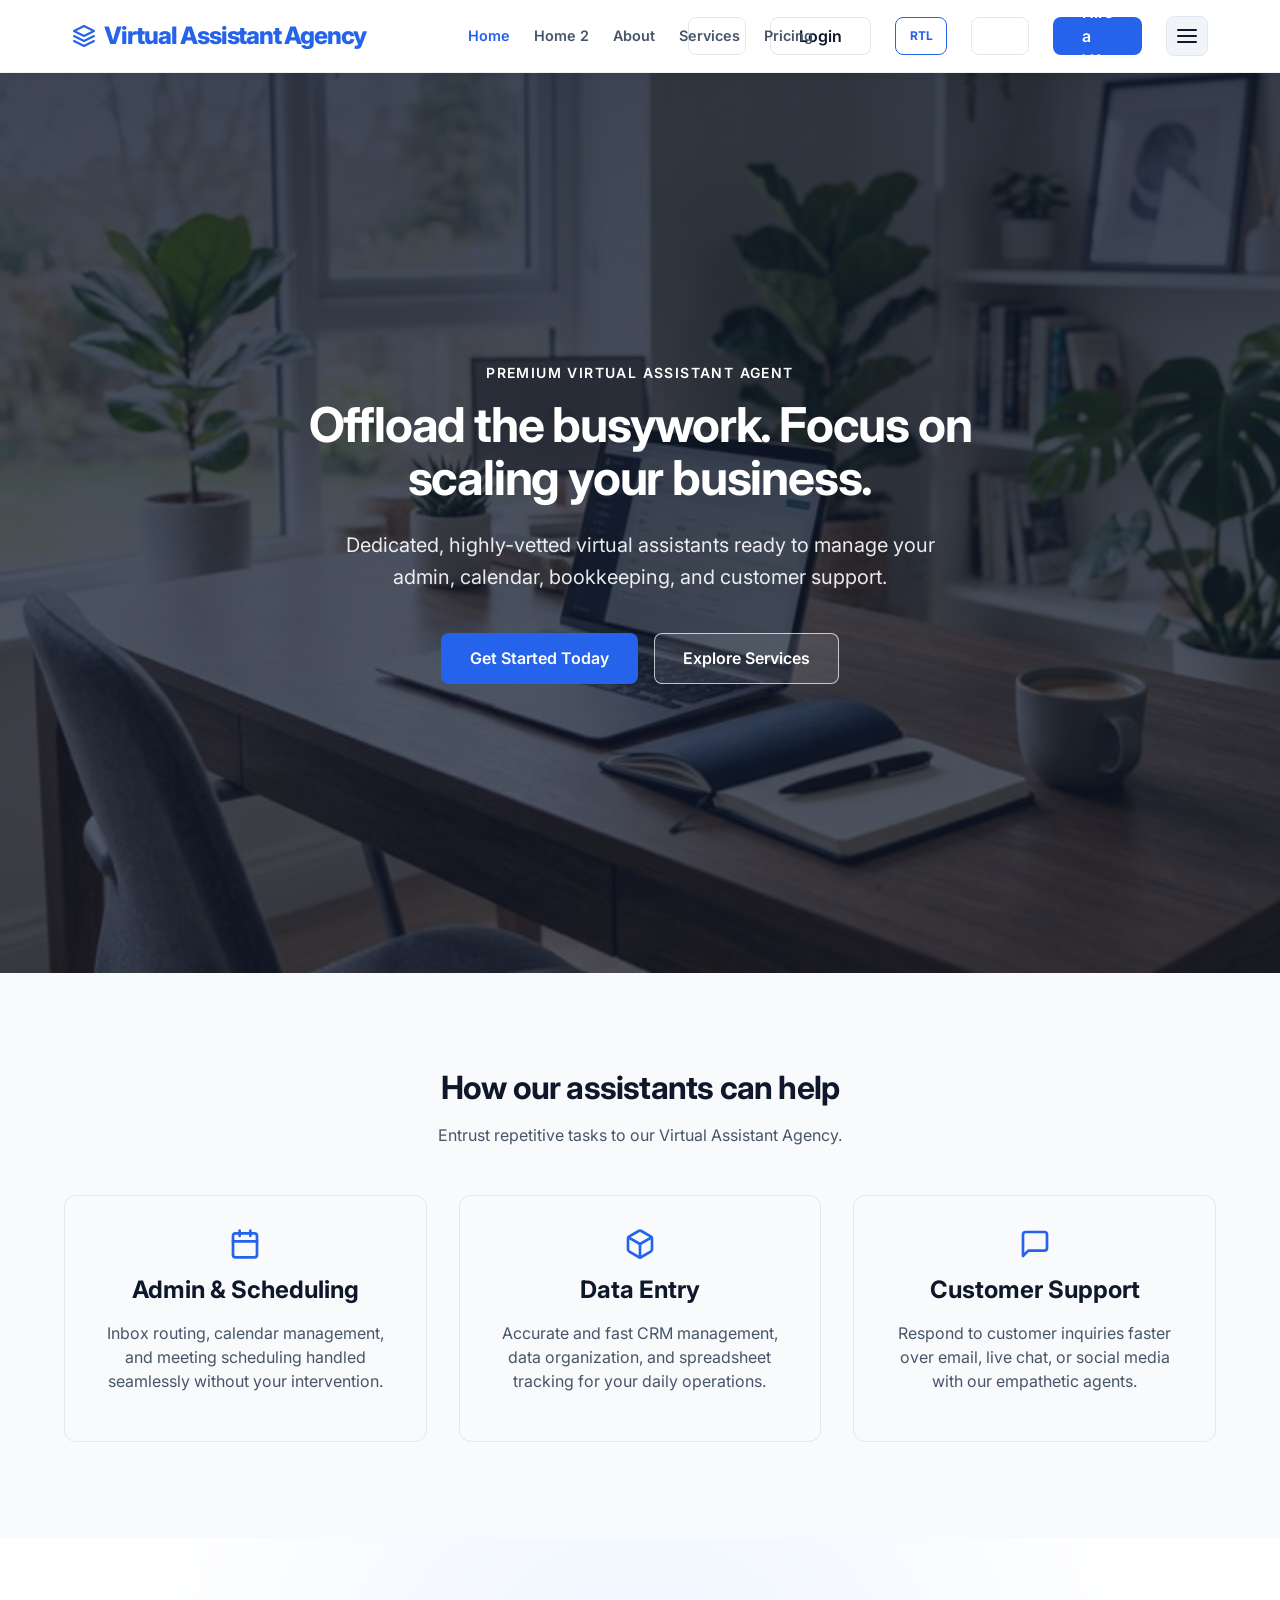
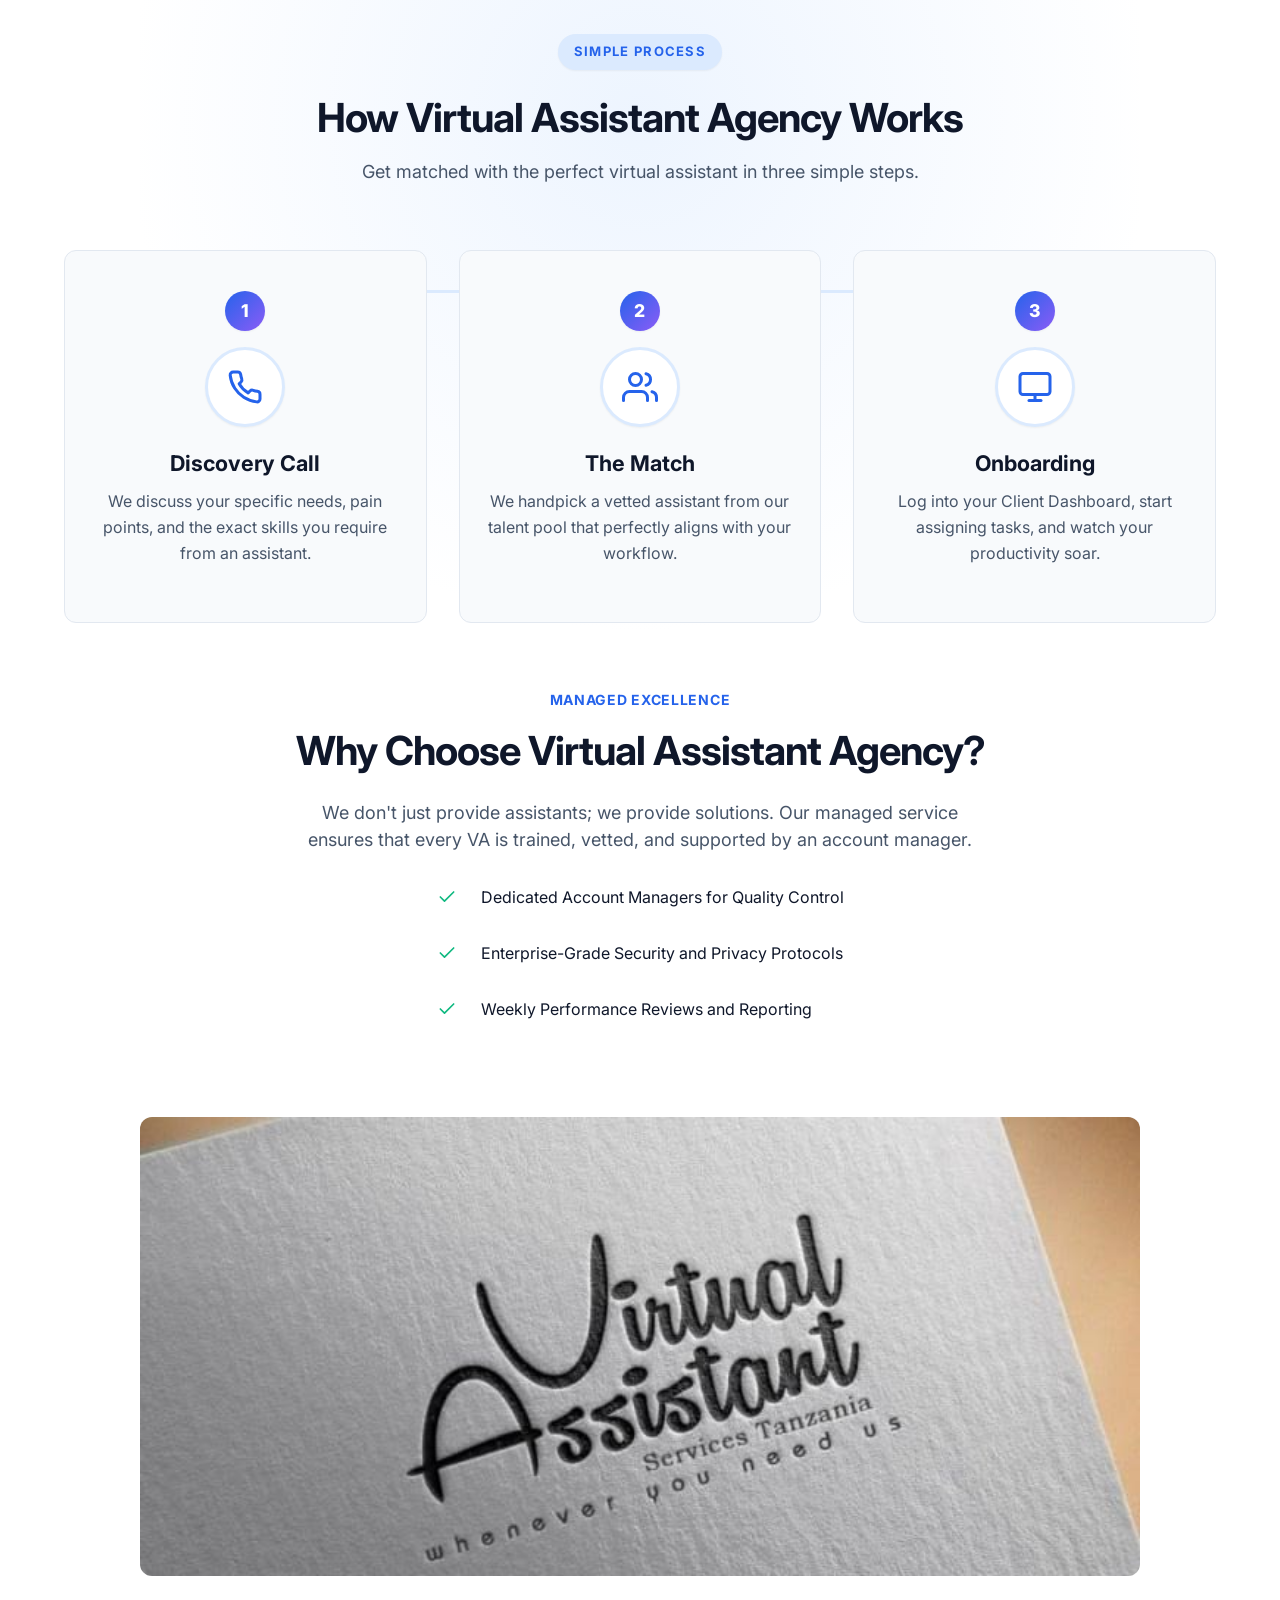
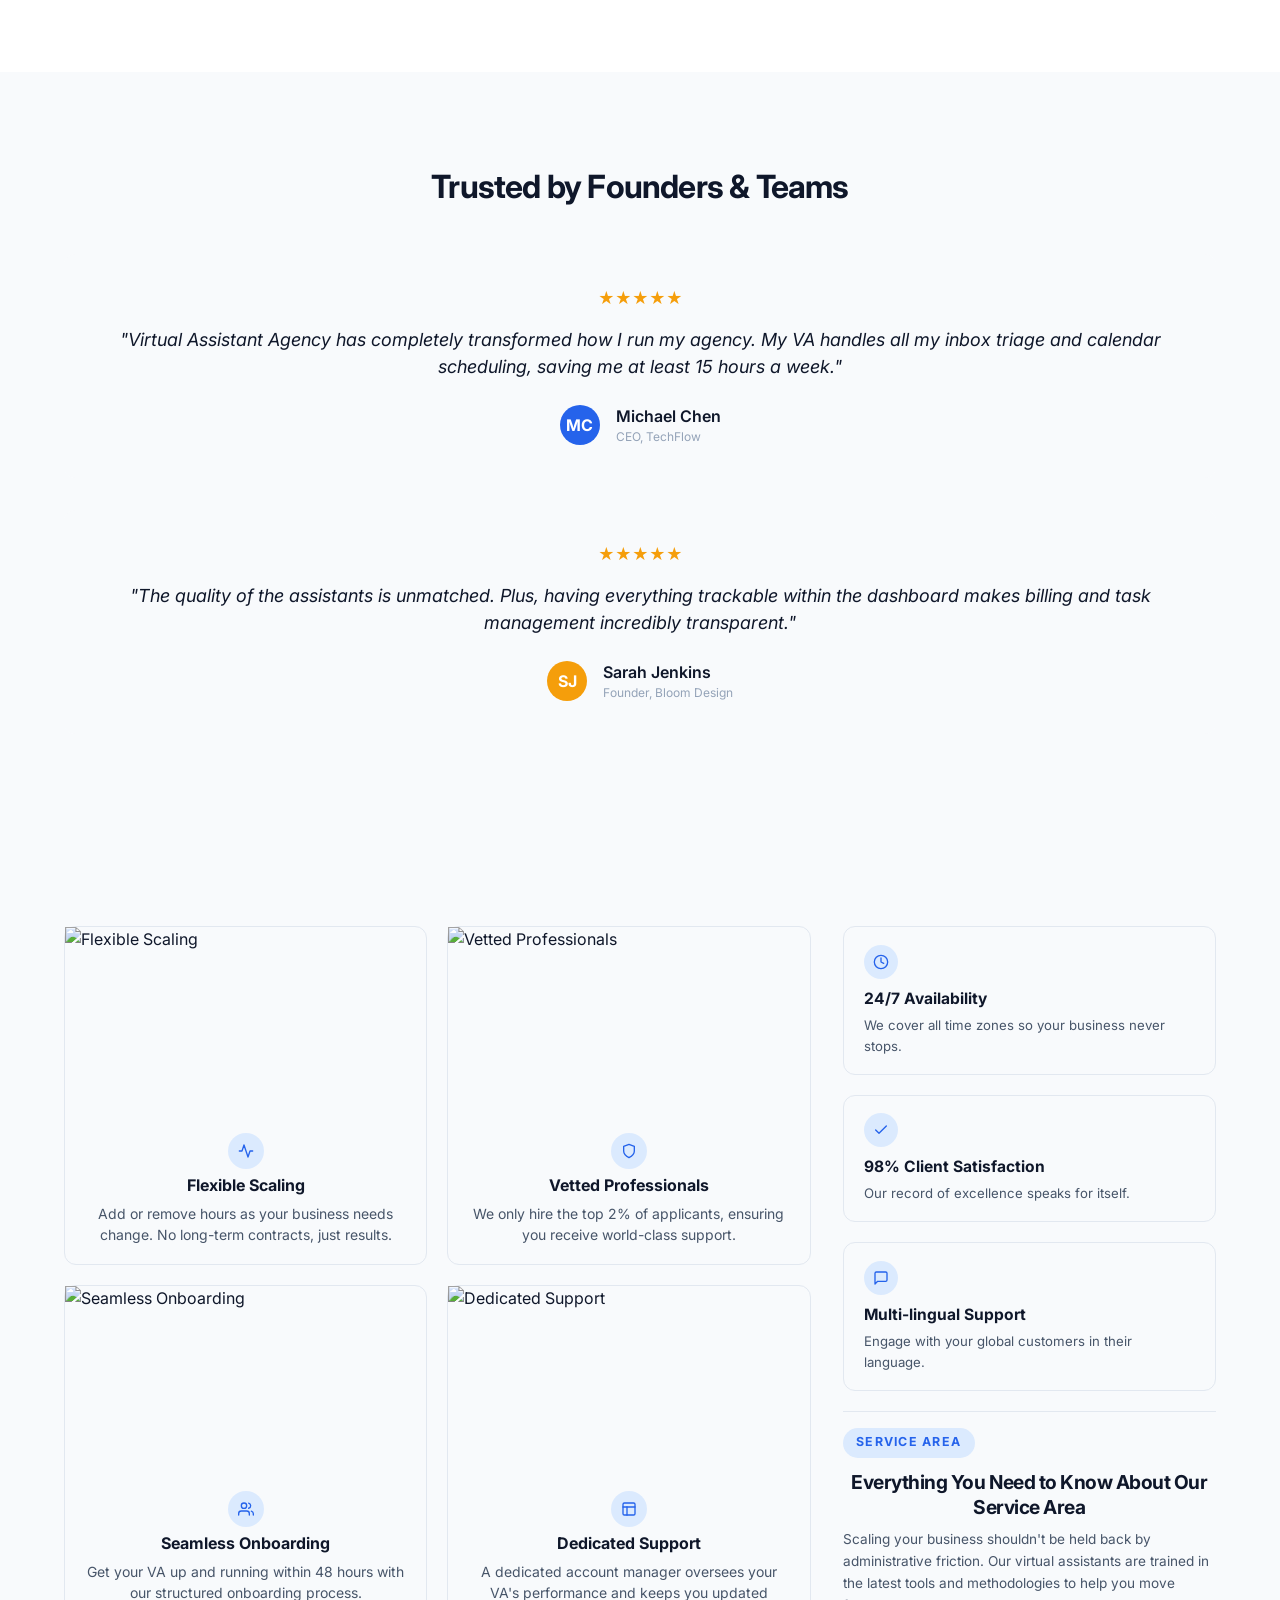
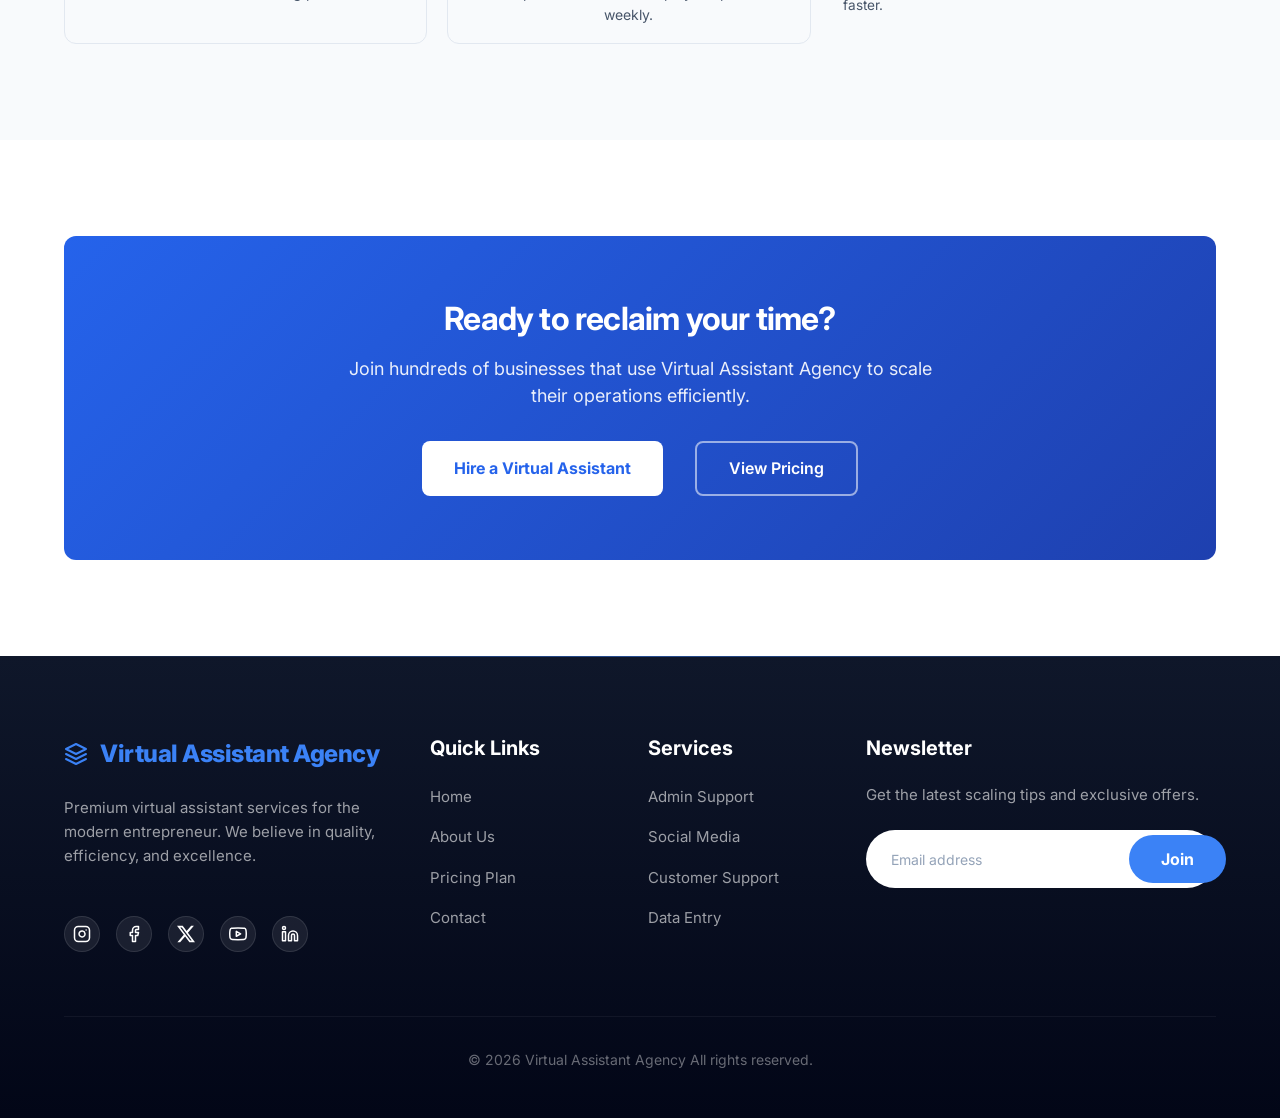
==== index.html @ cc18ecf2 "feat: Introduce a comprehensive UI/UX refresh with new styling, improved responsiveness, dark mode, " ====
<!DOCTYPE html>
<html lang="en" dir="rtl">

<head>
    <meta charset="UTF-8">
    <meta name="viewport" content="width=device-width, initial-scale=1.0">
    <title>Virtual Assistant Agency</title>
    <meta name="description"
        content="Scale your business by outsourcing tasks to our premium, managed virtual assistants.">

    <!-- Fonts -->
    <link rel="icon" type="image/png" href="assets/images/logo.png">
    <link rel="preconnect" href="https://fonts.googleapis.com">
    <link rel="preconnect" href="https://fonts.gstatic.com" crossorigin>
    <link href="https://fonts.googleapis.com/css2?family=Inter:wght@400;500;600;700&display=swap" rel="stylesheet">

    <!-- CSS -->
    <link rel="stylesheet" href="assets/css/style.css?v=1.5">
    <link rel="stylesheet" href="assets/css/footer.css">
    <link rel="stylesheet" href="assets/css/dark-mode.css">
</head>

<body>

    <!-- Header / Navbar -->
    <header class="navbar">
        <div class="container nav-container">
            <a href="index.html" class="nav-logo">
                <svg xmlns="http://www.w3.org/2000/svg" width="24" height="24" viewBox="0 0 24 24" fill="none"
                    stroke="currentColor" stroke-width="2" stroke-linecap="round" stroke-linejoin="round">
                    <polygon points="12 2 2 7 12 12 22 7 12 2" />
                    <polyline points="2 17 12 22 22 17" />
                    <polyline points="2 12 12 17 22 12" />
                </svg>
                Virtual Assistant Agency
            </a>

            <nav class="nav-links">
                <a href="index.html" style="color: var(--primary-color);">Home</a>
                <a href="home-2.html">Home 2</a>
                <a href="about.html">About</a>
                <a href="services.html">Services</a>
                <a href="pricing.html">Pricing</a>
            </nav>

            <div class="nav-actions">
                <a href="dashboard.html" class="btn btn-secondary" title="Dashboard">
                    <svg xmlns="http://www.w3.org/2000/svg" width="20" height="20" viewBox="0 0 24 24" fill="none"
                        stroke="currentColor" stroke-width="2" stroke-linecap="round" stroke-linejoin="round">
                        <rect x="3" y="3" width="18" height="18" rx="2" ry="2"></rect>
                        <line x1="3" y1="9" x2="21" y2="9"></line>
                        <line x1="9" y1="21" x2="9" y2="9"></line>
                    </svg>
                </a>
                <a href="login.html" class="btn btn-secondary">Login</a>
                <button id="rtl-toggle" title="Toggle RTL/LTR" aria-label="Toggle RTL/LTR">
                    <span style="font-size: 0.75rem; font-weight: 700;">RTL</span>
                </button>
                <button id="theme-toggle" class="btn btn-secondary" aria-label="Toggle Dark Mode">
                    <svg xmlns="http://www.w3.org/2000/svg" width="20" height="20" viewBox="0 0 24 24" fill="none"
                        stroke="currentColor" stroke-width="2" stroke-linecap="round" stroke-linejoin="round">
                        <path d="M21 12.79A9 9 0 1 1 11.21 3 7 7 0 0 0 21 12.79z" />
                    </svg>
                </button>
                <a href="signup.html" class="btn btn-primary">Hire a VA</a>
                <button class="mobile-menu-btn" aria-label="Menu">
                    <svg xmlns="http://www.w3.org/2000/svg" width="24" height="24" viewBox="0 0 24 24" fill="none"
                        stroke="currentColor" stroke-width="2" stroke-linecap="round" stroke-linejoin="round">
                        <line x1="3" y1="6" x2="21" y2="6" />
                        <line x1="3" y1="12" x2="21" y2="12" />
                        <line x1="3" y1="18" x2="21" y2="18" />
                    </svg>
                </button>
            </div>
        </div>
    </header>

    <!-- Main Content -->
    <main>
        <!-- Hero Section -->
        <section class="hero-home section">
            <div class="container hero-content">
                <span class="hero-subtitle" style="color: #ffffff !important;">Premium Virtual Assistant Agent</span>
                <h1 class="hero-title">Offload the busywork. Focus on scaling your business.</h1>
                <p class="hero-description">Dedicated, highly-vetted virtual assistants ready to manage your admin,
                    calendar, bookkeeping, and customer support.</p>
                <div class="flex gap-2 justify-center">
                    <a href="signup.html" class="btn btn-primary">Get Started Today</a>
                    <a href="services.html" class="btn btn-secondary hero-btn-secondary">Explore Services</a>
                </div>
            </div>
        </section>

        <!-- Features/Services Highlights -->
        <section class="section reveal" style="background-color: var(--surface-color);">
            <div class="container">
                <div class="text-center" style="margin-bottom: 48px;">
                    <h2>How our assistants can help</h2>
                    <p>Entrust repetitive tasks to our Virtual Assistant Agency.</p>
                </div>
                <div class="grid grid-cols-1 sm:grid-cols-2 lg:grid-cols-3 gap-4">
                    <!-- Feature Card 1 -->
                    <div class="card card-hover-3d flex flex-col items-center text-center reveal">
                        <div style="margin-bottom: 16px; color: var(--primary-color);">
                            <svg xmlns="http://www.w3.org/2000/svg" width="32" height="32" viewBox="0 0 24 24"
                                fill="none" stroke="currentColor" stroke-width="2" stroke-linecap="round"
                                stroke-linejoin="round">
                                <rect x="3" y="4" width="18" height="18" rx="2" ry="2" />
                                <line x1="16" y1="2" x2="16" y2="6" />
                                <line x1="8" y1="2" x2="8" y2="6" />
                                <line x1="3" y1="10" x2="21" y2="10" />
                            </svg>
                        </div>
                        <h3>Admin & Scheduling</h3>
                        <p>Inbox routing, calendar management, and meeting scheduling handled seamlessly without your
                            intervention.</p>
                    </div>
                    <!-- Feature Card 2 -->
                    <div class="card card-hover-3d flex flex-col items-center text-center reveal">
                        <div style="margin-bottom: 16px; color: var(--primary-color);">
                            <svg xmlns="http://www.w3.org/2000/svg" width="32" height="32" viewBox="0 0 24 24"
                                fill="none" stroke="currentColor" stroke-width="2" stroke-linecap="round"
                                stroke-linejoin="round">
                                <path
                                    d="M21 16V8a2 2 0 0 0-1-1.73l-7-4a2 2 0 0 0-2 0l-7 4A2 2 0 0 0 3 8v8a2 2 0 0 0 1 1.73l7 4a2 2 0 0 0 2 0l7-4A2 2 0 0 0 21 16z" />
                                <polyline points="3.27 6.96 12 12.01 20.73 6.96" />
                                <line x1="12" y1="22.08" x2="12" y2="12" />
                            </svg>
                        </div>
                        <h3>Data Entry</h3>
                        <p>Accurate and fast CRM management, data organization, and spreadsheet tracking for your daily
                            operations.</p>
                    </div>
                    <!-- Feature Card 3 -->
                    <div class="card card-hover-3d flex flex-col items-center text-center reveal">
                        <div style="margin-bottom: 16px; color: var(--primary-color);">
                            <svg xmlns="http://www.w3.org/2000/svg" width="32" height="32" viewBox="0 0 24 24"
                                fill="none" stroke="currentColor" stroke-width="2" stroke-linecap="round"
                                stroke-linejoin="round">
                                <path d="M21 15a2 2 0 0 1-2 2H7l-4 4V5a2 2 0 0 1 2-2h14a2 2 0 0 1 2 2z" />
                            </svg>
                        </div>
                        <h3>Customer Support</h3>
                        <p>Respond to customer inquiries faster over email, live chat, or social media with our
                            empathetic agents.</p>
                    </div>
                </div>
            </div>
        </section>

        <!-- How It Works Section -->
        <section id="how-it-works" class="section reveal"
            style="position: relative; overflow: hidden; padding-bottom: 32px;">
            <!-- Decorative Background Blob -->
            <div
                style="position: absolute; top: -50%; left: 50%; transform: translateX(-50%); width: 100%; max-width: 1000px; height: 150%; background: radial-gradient(circle, var(--primary-light) 0%, transparent 70%); opacity: 0.5; z-index: 0; pointer-events: none;">
            </div>

            <div class="container" style="position: relative; z-index: 1;">
                <div class="text-center reveal" style="margin-bottom: 64px;">
                    <span
                        style="background: var(--primary-light); color: var(--primary-color); font-weight: 700; text-transform: uppercase; letter-spacing: 0.1em; font-size: 0.8125rem; padding: 0.5rem 1rem; border-radius: 999px; display: inline-block; margin-bottom: 1.5rem; box-shadow: var(--shadow-sm); margin-left: auto; margin-right: auto;">Simple
                        Process</span>
                    <h2 style="font-size: 2.5rem; margin-bottom: 1rem;">How Virtual Assistant Agency Works</h2>
                    <p
                        style="color: var(--text-secondary); max-width: 600px; margin: 0 auto; font-size: 1.125rem; line-height: 1.6;">
                        Get matched with the perfect virtual assistant in three simple steps.</p>
                </div>

                <style>
                    @media (max-width: 768px) {
                        .process-line {
                            display: none !important;
                        }

                        .process-grid {
                            grid-template-columns: 1fr;
                            gap: 2rem;
                        }
                    }

                    @media (min-width: 769px) {
                        .process-grid {
                            grid-template-columns: repeat(3, 1fr);
                            gap: 2rem;
                        }
                    }
                </style>

                <div class="grid process-grid text-center" style="position: relative;">
                    <!-- Connecting line (visible only on desktop) -->
                    <div class="process-line"
                        style="position: absolute; top: 40px; left: 16%; right: 16%; height: 3px; background: linear-gradient(90deg, transparent 0%, var(--primary-light) 10%, var(--primary-light) 90%, transparent 100%); z-index: 0;">
                    </div>

                    <!-- Step 1 -->
                    <div class="card card-hover-3d flex flex-col items-center text-center reveal"
                        style="position: relative; padding: 2.5rem 1.5rem;">
                        <div
                            style="width: 40px; height: 40px; background: linear-gradient(135deg, var(--primary-color), var(--accent-color)); color: white; font-weight: 800; font-size: 1.1rem; display: flex; align-items: center; justify-content: center; border-radius: 50%; box-shadow: var(--shadow-sm); margin-bottom: 1rem;">
                            1</div>
                        <div
                            style="width: 80px; height: 80px; background-color: var(--bg-color); border: 3px solid var(--primary-light); color: var(--primary-color); border-radius: 50%; display: flex; align-items: center; justify-content: center; margin-bottom: 24px; position: relative; z-index: 2; box-shadow: var(--shadow-sm);">
                            <svg xmlns="http://www.w3.org/2000/svg" width="36" height="36" viewBox="0 0 24 24"
                                fill="none" stroke="currentColor" stroke-width="2" stroke-linecap="round"
                                stroke-linejoin="round">
                                <path
                                    d="M22 16.92v3a2 2 0 0 1-2.18 2 19.79 19.79 0 0 1-8.63-3.07 19.5 19.5 0 0 1-6-6 19.79 19.79 0 0 1-3.07-8.67A2 2 0 0 1 4.11 2h3a2 2 0 0 1 2 1.72 12.84 12.84 0 0 0 .7 2.81 2 2 0 0 1-.45 2.11L8.09 9.91a16 16 0 0 0 6 6l1.27-1.27a2 2 0 0 1 2.11-.45 12.84 12.84 0 0 0 2.81.7A2 2 0 0 1 22 16.92z" />
                            </svg>
                        </div>
                        <h3
                            style="font-size: 1.35rem; font-weight: 700; margin-bottom: 12px; color: var(--text-primary);">
                            Discovery Call</h3>
                        <p style="color: var(--text-secondary); line-height: 1.6;">We discuss your specific needs, pain
                            points, and the exact skills you require from an assistant.</p>
                    </div>

                    <!-- Step 2 -->
                    <div class="card card-hover-3d flex flex-col items-center text-center reveal"
                        style="position: relative; padding: 2.5rem 1.5rem;">
                        <div
                            style="width: 40px; height: 40px; background: linear-gradient(135deg, var(--primary-color), var(--accent-color)); color: white; font-weight: 800; font-size: 1.1rem; display: flex; align-items: center; justify-content: center; border-radius: 50%; box-shadow: var(--shadow-sm); margin-bottom: 1rem;">
                            2</div>
                        <div
                            style="width: 80px; height: 80px; background-color: var(--bg-color); border: 3px solid var(--primary-light); color: var(--primary-color); border-radius: 50%; display: flex; align-items: center; justify-content: center; margin-bottom: 24px; position: relative; z-index: 2; box-shadow: var(--shadow-sm);">
                            <svg xmlns="http://www.w3.org/2000/svg" width="36" height="36" viewBox="0 0 24 24"
                                fill="none" stroke="currentColor" stroke-width="2" stroke-linecap="round"
                                stroke-linejoin="round">
                                <path d="M17 21v-2a4 4 0 0 0-4-4H5a4 4 0 0 0-4 4v2" />
                                <circle cx="9" cy="7" r="4" />
                                <path d="M23 21v-2a4 4 0 0 0-3-3.87" />
                                <path d="M16 3.13a4 4 0 0 1 0 7.75" />
                            </svg>
                        </div>
                        <h3
                            style="font-size: 1.35rem; font-weight: 700; margin-bottom: 12px; color: var(--text-primary);">
                            The Match</h3>
                        <p style="color: var(--text-secondary); line-height: 1.6;">We handpick a vetted assistant from
                            our talent pool that perfectly aligns with your workflow.</p>
                    </div>

                    <!-- Step 3 -->
                    <div class="card card-hover-3d flex flex-col items-center text-center reveal"
                        style="position: relative; padding: 2.5rem 1.5rem;">
                        <div
                            style="width: 40px; height: 40px; background: linear-gradient(135deg, var(--primary-color), var(--accent-color)); color: white; font-weight: 800; font-size: 1.1rem; display: flex; align-items: center; justify-content: center; border-radius: 50%; box-shadow: var(--shadow-sm); margin-bottom: 1rem;">
                            3</div>
                        <div
                            style="width: 80px; height: 80px; background-color: var(--bg-color); border: 3px solid var(--primary-light); color: var(--primary-color); border-radius: 50%; display: flex; align-items: center; justify-content: center; margin-bottom: 24px; position: relative; z-index: 2; box-shadow: var(--shadow-sm);">
                            <svg xmlns="http://www.w3.org/2000/svg" width="36" height="36" viewBox="0 0 24 24"
                                fill="none" stroke="currentColor" stroke-width="2" stroke-linecap="round"
                                stroke-linejoin="round">
                                <rect x="2" y="3" width="20" height="14" rx="2" ry="2" />
                                <line x1="8" y1="21" x2="16" y2="21" />
                                <line x1="12" y1="17" x2="12" y2="21" />
                            </svg>
                        </div>
                        <h3
                            style="font-size: 1.35rem; font-weight: 700; margin-bottom: 12px; color: var(--text-primary);">
                            Onboarding</h3>
                        <p style="color: var(--text-secondary); line-height: 1.6;">Log into your Client Dashboard, start
                            assigning tasks, and watch your productivity soar.</p>
                    </div>
                </div>
            </div>
        </section>

        <!-- Managed Excellence Section -->
        <section class="section reveal" style="padding-top: 32px;">
            <div class="container flex flex-col items-center gap-12">
                <div class="text-center">
                    <span
                        style="color: var(--primary-color); font-weight: 700; text-transform: uppercase; letter-spacing: 0.05em; font-size: 0.875rem;">Managed
                        Excellence</span>
                    <h2 style="margin-top: 1rem; margin-bottom: 1.5rem; font-size: 2.5rem; text-align: center;">Why
                        Choose Virtual Assistant
                        Agency?</h2>
                    <p
                        style="font-size: 1.125rem; margin-bottom: 2rem; max-width: 700px; margin-left: auto; margin-right: auto;">
                        We don't just provide assistants; we provide
                        solutions. Our managed service ensures that every VA is trained, vetted, and supported by an
                        account manager.</p>
                    <ul class="flex flex-col gap-4 items-start"
                        style="width: fit-content; margin: 0 auto 2rem; text-align: left;">
                        <li class="flex gap-3 items-center">
                            <svg xmlns="http://www.w3.org/2000/svg" width="20" height="20" viewBox="0 0 24 24"
                                fill="none" stroke="currentColor" stroke-width="2" stroke-linecap="round"
                                stroke-linejoin="round" style="color: var(--success);">
                                <polyline points="20 6 9 17 4 12"></polyline>
                            </svg>
                            <span>Dedicated Account Managers for Quality Control</span>
                        </li>
                        <li class="flex gap-3 items-center">
                            <svg xmlns="http://www.w3.org/2000/svg" width="20" height="20" viewBox="0 0 24 24"
                                fill="none" stroke="currentColor" stroke-width="2" stroke-linecap="round"
                                stroke-linejoin="round" style="color: var(--success);">
                                <polyline points="20 6 9 17 4 12"></polyline>
                            </svg>
                            <span>Enterprise-Grade Security and Privacy Protocols</span>
                        </li>
                        <li class="flex gap-3 items-center">
                            <svg xmlns="http://www.w3.org/2000/svg" width="20" height="20" viewBox="0 0 24 24"
                                fill="none" stroke="currentColor" stroke-width="2" stroke-linecap="round"
                                stroke-linejoin="round" style="color: var(--success);">
                                <polyline points="20 6 9 17 4 12"></polyline>
                            </svg>
                            <span>Weekly Performance Reviews and Reporting</span>
                        </li>
                    </ul>
                </div>
                <div class="card card-hover-3d reveal"
                    style="border-radius: var(--radius-lg); overflow: hidden; padding: 0; width: 100%; max-width: 1000px; margin-top: 1rem; border: none;">
                    <img src="assets/images/about_page_img.png" alt="Managed Excellence"
                        style="width: 100%; height: auto; object-fit: cover; display: block; max-height: 500px;">
                </div>
            </div>
        </section>

        <!-- Testimonial Section -->
        <section class="section" style="background-color: var(--surface-color);">
            <div class="container">
                <div class="text-center" style="margin-bottom: 48px;">
                    <h2>Trusted by Founders & Teams</h2>
                </div>
                <div class="grid grid-cols-1 md:grid-cols-2 gap-4">
                    <div class="card card-hover-3d text-center" style="border: none;">
                        <div class="flex justify-center gap-1" style="color: var(--warning); margin-bottom: 16px;">
                            ★★★★★
                        </div>
                        <p
                            style="font-size: 1.125rem; font-style: italic; color: var(--text-primary); margin-bottom: 24px; text-align: center;">
                            "Virtual Assistant Agency has completely transformed how I run my agency. My VA handles all
                            my inbox triage
                            and calendar scheduling, saving me at least 15 hours a week."</p>
                        <div class="flex items-center justify-center gap-2">
                            <div
                                style="width: 40px; height: 40px; border-radius: 50%; background-color: var(--primary-color); color: white; display: flex; align-items: center; justify-content: center; font-weight: 700;">
                                MC</div>
                            <div style="text-align: left;">
                                <div style="font-weight: 600; color: var(--text-primary);">Michael Chen</div>
                                <div style="font-size: 0.75rem; color: var(--text-tertiary);">CEO, TechFlow</div>
                            </div>
                        </div>
                    </div>
                    <div class="card card-hover-3d text-center" style="border: none;">
                        <div class="flex justify-center gap-1" style="color: var(--warning); margin-bottom: 16px;">
                            ★★★★★
                        </div>
                        <p
                            style="font-size: 1.125rem; font-style: italic; color: var(--text-primary); margin-bottom: 24px; text-align: center;">
                            "The quality of the assistants is unmatched. Plus, having everything trackable within the
                            dashboard makes billing and task management incredibly transparent."</p>
                        <div class="flex items-center justify-center gap-2">
                            <div
                                style="width: 40px; height: 40px; border-radius: 50%; background-color: var(--warning); color: white; display: flex; align-items: center; justify-content: center; font-weight: 700;">
                                SJ</div>
                            <div style="text-align: left;">
                                <div style="font-weight: 600; color: var(--text-primary);">Sarah Jenkins</div>
                                <div style="font-size: 0.75rem; color: var(--text-tertiary);">Founder, Bloom Design
                                </div>
                            </div>
                        </div>
                    </div>
                </div>
            </div>
        </section>

        <!-- Quick Info Hub Section -->
        <section class="section reveal" style="background-color: var(--surface-color);">
            <div class="container">

                <style>
                    /* ── Service Area Section ── */
                    .sa-outer-grid {
                        display: grid;
                        grid-template-columns: 1fr;
                        gap: 2rem;
                        align-items: start;
                    }

                    @media (min-width: 1024px) {
                        .sa-outer-grid {
                            grid-template-columns: 2fr 1fr;
                        }
                    }

                    /* Left: 2×2 card grid */
                    .sa-cards-grid {
                        display: grid;
                        grid-template-columns: repeat(2, 1fr);
                        gap: 1.25rem;
                        align-items: stretch;
                    }

                    @media (max-width: 639px) {
                        .sa-cards-grid {
                            grid-template-columns: 1fr;
                        }
                    }

                    .sa-card {
                        display: flex;
                        flex-direction: column;
                        gap: 0.6rem;
                        padding: 0;
                        overflow: visible;
                    }

                    .sa-card-img {
                        width: 100%;
                        height: 180px;
                        object-fit: cover;
                        object-position: center 15%;
                        /* Show more of the heads */
                        display: block;
                        border-radius: 0;
                        flex-shrink: 0;
                    }

                    .sa-card-body {
                        padding: 1rem 1.1rem 1.1rem;
                        display: flex;
                        flex-direction: column;
                        align-items: center;
                        /* Centering header and icon */
                        text-align: center;
                        /* Centering text */
                        gap: 0.45rem;
                        flex: 1;
                    }

                    .sa-icon {
                        width: 36px;
                        height: 36px;
                        border-radius: 50%;
                        background: var(--primary-light);
                        color: var(--primary-color);
                        display: flex;
                        align-items: center;
                        justify-content: center;
                        flex-shrink: 0;
                    }

                    /* Right column */
                    .sa-right-col {
                        display: flex;
                        flex-direction: column;
                        gap: 1.25rem;
                        align-items: stretch;
                    }

                    /* Highlight mini-card (same card styling as left) */
                    .sa-highlight-card {
                        display: flex;
                        flex-direction: column;
                        gap: 0.3rem;
                        padding: 1.1rem 1.25rem;
                        box-shadow: none;
                    }

                    .sa-highlight-card .hl-icon {
                        width: 34px;
                        height: 34px;
                        border-radius: 50%;
                        background: var(--primary-light);
                        color: var(--primary-color);
                        display: flex;
                        align-items: center;
                        justify-content: center;
                        margin-bottom: 0.2rem;
                        flex-shrink: 0;
                    }

                    .sa-highlight-card strong {
                        font-size: 0.975rem;
                        font-weight: 700;
                        color: var(--text-primary);
                    }

                    .sa-highlight-card p {
                        font-size: 0.825rem;
                        color: var(--text-secondary);
                        margin: 0;
                        line-height: 1.55;
                    }

                    /* Heading info block */
                    .sa-info-block {
                        padding-top: 1rem;
                        border-top: 1px solid var(--border-color);
                    }

                    .sa-info-block .sa-badge {
                        background: var(--primary-light);
                        color: var(--primary-color);
                        font-weight: 700;
                        text-transform: uppercase;
                        letter-spacing: 0.1em;
                        font-size: 0.775rem;
                        padding: 0.35rem 0.85rem;
                        border-radius: 999px;
                        display: inline-block;
                        margin-bottom: 0.75rem;
                    }

                    .sa-info-block h2 {
                        font-size: 1.2rem;
                        margin-bottom: 0.5rem;
                        color: var(--text-primary);
                        line-height: 1.35;
                        font-weight: 700;
                    }

                    .sa-info-block p {
                        color: var(--text-secondary);
                        font-size: 0.85rem;
                        line-height: 1.6;
                        margin: 0;
                    }
                </style>

                <div class="sa-outer-grid">

                    <!-- ── LEFT: 4 Feature Cards ── -->
                    <div class="sa-cards-grid">

                        <!-- Card 1 — Flexible Scaling -->
                        <div class="card sa-card card-hover-3d reveal">
                            <img src="https://images.unsplash.com/photo-1551288049-bebda4e38f71?w=600&q=80"
                                alt="Flexible Scaling" class="sa-card-img">
                            <div class="sa-card-body">
                                <div class="sa-icon">
                                    <svg xmlns="http://www.w3.org/2000/svg" width="16" height="16" viewBox="0 0 24 24"
                                        fill="none" stroke="currentColor" stroke-width="2" stroke-linecap="round"
                                        stroke-linejoin="round">
                                        <polyline points="22 12 18 12 15 21 9 3 6 12 2 12" />
                                    </svg>
                                </div>
                                <h4 style="margin:0; font-size:1rem;">Flexible Scaling</h4>
                                <p style="margin:0; font-size:0.875rem; color:var(--text-secondary); line-height:1.55;">
                                    Add or remove hours as your business needs change. No long-term contracts, just
                                    results.</p>
                            </div>
                        </div>

                        <!-- Card 2 — Vetted Professionals -->
                        <div class="card sa-card card-hover-3d reveal">
                            <img src="https://images.unsplash.com/photo-1600880292203-757bb62b4baf?w=600&q=80"
                                alt="Vetted Professionals" class="sa-card-img">
                            <div class="sa-card-body">
                                <div class="sa-icon">
                                    <svg xmlns="http://www.w3.org/2000/svg" width="16" height="16" viewBox="0 0 24 24"
                                        fill="none" stroke="currentColor" stroke-width="2" stroke-linecap="round"
                                        stroke-linejoin="round">
                                        <path d="M12 22s8-4 8-10V5l-8-3-8 3v7c0 6 8 10 8 10z" />
                                    </svg>
                                </div>
                                <h4 style="margin:0; font-size:1rem;">Vetted Professionals</h4>
                                <p style="margin:0; font-size:0.875rem; color:var(--text-secondary); line-height:1.55;">
                                    We only hire the top 2% of applicants, ensuring you receive world-class support.</p>
                            </div>
                        </div>

                        <!-- Card 3 — Seamless Onboarding -->
                        <div class="card sa-card card-hover-3d reveal">
                            <img src="https://images.unsplash.com/photo-1522071820081-009f0129c71c?w=600&q=80"
                                alt="Seamless Onboarding" class="sa-card-img">
                            <div class="sa-card-body">
                                <div class="sa-icon">
                                    <svg xmlns="http://www.w3.org/2000/svg" width="16" height="16" viewBox="0 0 24 24"
                                        fill="none" stroke="currentColor" stroke-width="2" stroke-linecap="round"
                                        stroke-linejoin="round">
                                        <path d="M17 21v-2a4 4 0 0 0-4-4H5a4 4 0 0 0-4 4v2" />
                                        <circle cx="9" cy="7" r="4" />
                                        <path d="M23 21v-2a4 4 0 0 0-3-3.87" />
                                        <path d="M16 3.13a4 4 0 0 1 0 7.75" />
                                    </svg>
                                </div>
                                <h4 style="margin:0; font-size:1rem;">Seamless Onboarding</h4>
                                <p style="margin:0; font-size:0.875rem; color:var(--text-secondary); line-height:1.55;">
                                    Get your VA up and running within 48 hours with our structured onboarding process.
                                </p>
                            </div>
                        </div>

                        <!-- Card 4 — Dedicated Support -->
                        <div class="card sa-card card-hover-3d reveal">
                            <img src="https://images.unsplash.com/photo-1560264280-88b68371db39?w=600&q=80"
                                alt="Dedicated Support" class="sa-card-img">
                            <div class="sa-card-body">
                                <div class="sa-icon">
                                    <svg xmlns="http://www.w3.org/2000/svg" width="16" height="16" viewBox="0 0 24 24"
                                        fill="none" stroke="currentColor" stroke-width="2" stroke-linecap="round"
                                        stroke-linejoin="round">
                                        <rect x="3" y="3" width="18" height="18" rx="2" />
                                        <line x1="3" y1="9" x2="21" y2="9" />
                                        <line x1="9" y1="21" x2="9" y2="9" />
                                    </svg>
                                </div>
                                <h4 style="margin:0; font-size:1rem;">Dedicated Support</h4>
                                <p style="margin:0; font-size:0.875rem; color:var(--text-secondary); line-height:1.55;">
                                    A dedicated account manager oversees your VA's performance and keeps you updated
                                    weekly.</p>
                            </div>
                        </div>

                    </div>
                    <!-- end left cards -->

                    <!-- ── RIGHT: Highlight Cards + Heading ── -->
                    <div class="sa-right-col">

                        <!-- Highlight Card 1 -->
                        <div class="card sa-highlight-card card-hover-3d reveal">
                            <div class="hl-icon">
                                <svg xmlns="http://www.w3.org/2000/svg" width="16" height="16" viewBox="0 0 24 24"
                                    fill="none" stroke="currentColor" stroke-width="2" stroke-linecap="round"
                                    stroke-linejoin="round">
                                    <circle cx="12" cy="12" r="10" />
                                    <polyline points="12 6 12 12 16 14" />
                                </svg>
                            </div>
                            <strong>24/7 Availability</strong>
                            <p>We cover all time zones so your business never stops.</p>
                        </div>

                        <!-- Highlight Card 2 -->
                        <div class="card sa-highlight-card card-hover-3d reveal">
                            <div class="hl-icon">
                                <svg xmlns="http://www.w3.org/2000/svg" width="16" height="16" viewBox="0 0 24 24"
                                    fill="none" stroke="currentColor" stroke-width="2" stroke-linecap="round"
                                    stroke-linejoin="round">
                                    <polyline points="20 6 9 17 4 12" />
                                </svg>
                            </div>
                            <strong>98% Client Satisfaction</strong>
                            <p>Our record of excellence speaks for itself.</p>
                        </div>

                        <!-- Highlight Card 3 -->
                        <div class="card sa-highlight-card card-hover-3d reveal">
                            <div class="hl-icon">
                                <svg xmlns="http://www.w3.org/2000/svg" width="16" height="16" viewBox="0 0 24 24"
                                    fill="none" stroke="currentColor" stroke-width="2" stroke-linecap="round"
                                    stroke-linejoin="round">
                                    <path d="M21 15a2 2 0 0 1-2 2H7l-4 4V5a2 2 0 0 1 2-2h14a2 2 0 0 1 2 2z" />
                                </svg>
                            </div>
                            <strong>Multi-lingual Support</strong>
                            <p>Engage with your global customers in their language.</p>
                        </div>

                        <!-- Section Heading Block -->
                        <div class="sa-info-block">
                            <span class="sa-badge">Service Area</span>
                            <h2>Everything You Need to Know About Our Service Area</h2>
                            <p>Scaling your business shouldn't be held back by administrative friction. Our virtual
                                assistants are trained in the latest tools and methodologies to help you move faster.
                            </p>
                        </div>

                    </div>
                    <!-- end right col -->

                </div>
            </div>
        </section>

        <!-- CTA Section -->
        <section class="section" style="position: relative; z-index: 100 !important;">
            <div class="container">
                <div class="card text-center flex flex-col items-center justify-center p-8"
                    style="background: linear-gradient(135deg, var(--primary-color) 0%, #1e40af 100%); border: none; padding: 4rem 2rem; position: relative; z-index: 100 !important;">
                    <h2 style="color: white; margin-bottom: 16px; font-size: 2rem;">Ready to reclaim your time?</h2>
                    <p
                        style="color: rgba(255, 255, 255, 0.9); font-size: 1.125rem; max-width: 600px; margin: 0 auto 32px;">
                        Join hundreds of businesses that use Virtual Assistant Agency to scale their operations
                        efficiently.</p>
                    <div class="flex justify-center gap-4 flex-wrap"
                        style="position: relative; z-index: 101 !important;">
                        <a id="cta-hire-va" href="signup.html?v=3" class="btn btn-cta-white">Hire a Virtual
                            Assistant</a>
                        <a id="cta-view-pricing" href="pricing.html?v=3" class="btn btn-cta-outline">View Pricing</a>
                    </div>
                </div>
            </div>
        </section>
    </main>

    <div id="footer-placeholder"></div>

    <script src="assets/js/footer.js" defer></script>
    <script src="assets/js/main.js"></script>
    <script>
        // Scroll Reveal Animation
        function reveal() {
            var reveals = document.querySelectorAll(".reveal");
            for (var i = 0; i < reveals.length; i++) {
                var windowHeight = window.innerHeight;
                var elementTop = reveals[i].getBoundingClientRect().top;
                var elementVisible = 150;
                if (elementTop < windowHeight - elementVisible) {
                    reveals[i].classList.add("active");
                }
            }
        }
        window.addEventListener("scroll", reveal);
        // Initial check
        reveal();
    </script>
</body>

</html>
---- assets/css/style.css ----
/* --- RESET & BASE --- */
:root {
  /* Color Palette - Light Mode */
  --bg-color: #ffffff;
  --surface-color: #f8fafc;
  --surface-hover: #f1f5f9;

  --text-primary: #0f172a;
  --text-secondary: #475569;
  --text-tertiary: #94a3b8;

  --primary-color: #2563eb;
  --primary-hover: #1d4ed8;
  --primary-light: #dbeafe;

  --secondary-color: #10b981;
  --accent-color: #8b5cf6;

  --border-color: #e2e8f0;

  --success: #10b981;
  --warning: #f59e0b;
  --danger: #ef4444;
  --info: #3b82f6;

  /* Typography */
  --font-family: 'Inter', -apple-system, BlinkMacSystemFont, "Segoe UI", Roboto, Helvetica, Arial, sans-serif;

  /* Spacing System (8px Grid) */
  --space-1: 8px;
  --space-2: 16px;
  --space-3: 24px;
  --space-4: 32px;
  --space-5: 40px;
  --space-6: 48px;
  --space-8: 64px;
  --space-12: 96px;

  /* Border Radius */
  --radius-sm: 4px;
  --radius-md: 8px;
  --radius-lg: 12px;
  --radius-xl: 16px;
  --radius-full: 9999px;

  /* Shadows */
  --shadow-sm: 0 1px 2px 0 rgb(0 0 0 / 0.05);
  --shadow-md: 0 4px 6px -1px rgb(0 0 0 / 0.1), 0 2px 4px -2px rgb(0 0 0 / 0.1);
  --shadow-lg: 0 10px 15px -3px rgb(0 0 0 / 0.1), 0 4px 6px -4px rgb(0 0 0 / 0.1);

  /* Transitions */
  --transition-fast: 0.15s ease-in-out;
  --transition-normal: 0.3s ease-in-out;
}

*,
*::before,
*::after {
  box-sizing: border-box;
  margin: 0;
  padding: 0;
}

html {
  font-family: var(--font-family);
  font-size: 16px;
  line-height: 1.5;
  color: var(--text-primary);
  background-color: var(--bg-color);
  scroll-behavior: smooth;
}

body {
  min-height: 100vh;
  display: flex;
  flex-direction: column;
  transition: background-color var(--transition-normal), color var(--transition-normal);
}

a {
  color: inherit;
  text-decoration: none;
  transition: color var(--transition-fast);
}

ul,
ol {
  list-style: none;
}

img,
picture,
video,
canvas,
svg {
  display: block;
  max-width: 100%;
}

input,
button,
textarea,
select {
  font: inherit;
  color: inherit;
}

/* --- TYPOGRAPHY --- */
h1,
h2,
h3,
h4,
h5,
h6 {
  line-height: 1.2;
  font-weight: 700;
  color: var(--text-primary);
  margin-bottom: var(--space-2);
}

h1 {
  font-size: 2.5rem;
  letter-spacing: -0.025em;
}

h2 {
  font-size: 2rem;
  letter-spacing: -0.025em;
  text-align: center;
}

h3 {
  font-size: 1.5rem;
}

h4 {
  font-size: 1.25rem;
}

p {
  margin-bottom: var(--space-2);
  color: var(--text-secondary);
}

/* --- LAYOUT UTILITIES --- */
.container {
  width: 100%;
  max-width: 1200px;
  margin: 0 auto;
  padding: 0 var(--space-3);
}

.nav-container {
  display: flex;
  justify-content: space-between;
  align-items: center;
  width: 100%;
  max-width: 1200px;
  margin: 0 auto;
  padding: 0 var(--space-3);
  height: 4.5rem;
}

@media (min-width: 1024px) {
  .nav-container {
    display: grid !important;
    grid-template-columns: minmax(200px, 1fr) auto minmax(200px, 1fr) !important;
    gap: var(--space-4);
  }
}

.nav-links {
  display: none;
}

@media (min-width: 1024px) {
  .nav-links {
    display: flex;
    justify-content: center;
    align-items: center;
    gap: var(--space-4);
  }
}

.nav-actions {
  display: flex;
  align-items: center;
  justify-content: flex-end;
  gap: var(--space-3);
}

.nav-logo {
  display: flex;
  align-items: center;
  gap: 1rem;
  z-index: 50;
}

.nav-actions button, 
.nav-actions .btn {
  height: 38px;
  display: flex;
  align-items: center;
  justify-content: center;
}

[dir="rtl"] .nav-actions {
  justify-content: flex-start;
}

[dir="rtl"] .nav-logo {
  justify-content: flex-end;
}

#rtl-toggle {
  display: flex;
  align-items: center;
  justify-content: center;
  min-width: 52px;
  height: 38px;
  padding: 0 0.75rem;
  border-radius: var(--radius-md);
  background: transparent;
  border: 1px solid var(--primary-color);
  color: var(--primary-color);
  cursor: pointer;
  transition: all 0.2s ease;
  font-family: inherit;
}

[data-theme="dark"] #rtl-toggle {
  border-color: var(--primary-color);
  color: var(--primary-color);
}

#rtl-toggle:hover {
  background: var(--primary-light);
  color: var(--primary-color);
}

.section {
  padding: var(--space-12) 0;
}

/* --- HERO SECTION --- */
.hero-home {
  position: relative;
  background-image: linear-gradient(rgba(15, 23, 42, 0.8), rgba(15, 23, 42, 0.7)), url('../images/hero-home.png');
  background-size: cover;
  background-position: center;
  background-repeat: no-repeat;
  min-height: 100vh;
  display: flex;
  align-items: center;
  text-align: center;
  color: #ffffff;
}

.hero-content {
  display: flex;
  flex-direction: column;
  align-items: center;
  justify-content: center;
  z-index: 10;
}

.hero-subtitle {
  color: #ffffff;
  font-weight: 600;
  text-transform: uppercase;
  letter-spacing: 0.1em;
  font-size: 0.875rem;
  margin-bottom: var(--space-2);
}

.hero-title {
  color: #ffffff;
  max-width: 800px;
  margin-bottom: var(--space-3);
  font-size: 3rem;
  line-height: 1.1;
}

.hero-description {
  color: rgba(255, 255, 255, 0.9);
  max-width: 600px;
  font-size: 1.25rem;
  margin-bottom: var(--space-5);
  line-height: 1.6;
}

.hero-btn-secondary.hero-btn-secondary {
  background-color: rgba(255, 255, 255, 0.1);
  border: 1px solid rgba(255, 255, 255, 0.7);
  color: #ffffff !important;
  transition: all var(--transition-normal);
}

.hero-btn-secondary.hero-btn-secondary:hover {
  background-color: #ffffff;
  color: #000000 !important;
  border-color: #ffffff;
}

.flex {
  display: flex;
}

.flex-col {
  flex-direction: column;
}

.items-center {
  align-items: center;
}

.justify-center {
  justify-content: center;
}

.text-center {
  text-align: center;
}

.justify-between {
  justify-content: space-between;
}

.gap-1 {
  gap: var(--space-1);
}

.gap-2 {
  gap: var(--space-2);
}

.gap-3 {
  gap: var(--space-3);
}

.gap-4 {
  gap: var(--space-4);
}

.p-0 {
  padding: 0 !important;
}

.grid {
  display: grid;
}

.grid-cols-1 {
  grid-template-columns: repeat(1, minmax(0, 1fr));
}

.grid-cols-2 {
  grid-template-columns: repeat(2, minmax(0, 1fr));
}

.grid-cols-3 {
  grid-template-columns: repeat(3, minmax(0, 1fr));
}

.grid-cols-4 {
  grid-template-columns: repeat(4, minmax(0, 1fr));
}

.gap-8 {
  gap: 2rem;
}

.gap-12 {
  gap: 3rem;
}

.gap-16 {
  gap: 4rem;
}

/* Responsive Grid */
@media (min-width: 640px) {
  .sm\:grid-cols-2 {
    grid-template-columns: repeat(2, minmax(0, 1fr));
  }
}

@media (min-width: 1024px) {
  .lg\:grid-cols-3 {
    grid-template-columns: repeat(3, minmax(0, 1fr));
  }

}

/* --- ANIMATIONS & UTILITIES --- */
@keyframes revealUp {
  from {
    opacity: 0;
    transform: translateY(30px);
  }

  to {
    opacity: 1;
    transform: translateY(0);
  }
}

@keyframes float {
  0% {
    transform: translateY(0px);
  }

  50% {
    transform: translateY(-15px);
  }

  100% {
    transform: translateY(0px);
  }
}

.reveal {
  opacity: 0;
  transform: translateY(30px);
  transition: all 0.8s cubic-bezier(0.165, 0.84, 0.44, 1);
}

.reveal.active {
  opacity: 1;
  transform: translateY(0);
}

.float-anim {
  animation: float 4s ease-in-out infinite;
}

/* Glassmorphism utility */
.glass {
  background: rgba(255, 255, 255, 0.05);
  backdrop-filter: blur(12px);
  -webkit-backdrop-filter: blur(12px);
  border: 1px solid rgba(255, 255, 255, 0.1);
}

/* --- COMPONENTS --- */
/* Buttons */
.btn {
  display: inline-flex;
  align-items: center;
  justify-content: center;
  padding: 0.8rem 1.75rem;
  font-weight: 600;
  border-radius: var(--radius-md);
  cursor: pointer;
  transition: all var(--transition-fast);
  border: 1px solid transparent;
}

.btn-interactive {
  transition: all 0.4s cubic-bezier(0.175, 0.885, 0.32, 1.275) !important;
}

.btn-interactive:hover {
  transform: translateY(-10px) scale(1.05) !important;
  box-shadow: 0 20px 40px -10px rgba(0, 0, 0, 0.3), 0 0 0 1px rgba(255, 255, 255, 0.1) !important;
  animation: hoverGlow 1.5s infinite alternate;
}

@keyframes hoverGlow {
  0% {
    box-shadow: 0 0 10px rgba(37, 99, 235, 0.2), 0 15px 30px -5px rgba(37, 99, 235, 0.3);
  }

  100% {
    box-shadow: 0 0 25px rgba(37, 99, 235, 0.6), 0 15px 30px -5px rgba(37, 99, 235, 0.3);
  }
}

.btn-white-interactive:hover {
  background-color: #ffffff !important;
  color: var(--primary-hover) !important;
  box-shadow: 0 0 30px rgba(255, 255, 255, 0.5), 0 25px 45px -10px rgba(0, 0, 0, 0.4) !important;
  animation: hoverGlowWhite 1.5s infinite alternate;
}

@keyframes hoverGlowWhite {
  0% {
    box-shadow: 0 0 10px rgba(255, 255, 255, 0.3), 0 15px 30px -5px rgba(0, 0, 0, 0.2);
  }

  100% {
    box-shadow: 0 0 30px rgba(255, 255, 255, 0.7), 0 15px 30px -5px rgba(0, 0, 0, 0.2);
  }
}

.btn-outline-white-interactive:hover {
  background-color: white !important;
  color: var(--primary-color) !important;
}

/* CTA Buttons Refactored */
/* New stable CTA classes with ID-level priority if needed */
.btn-cta-white,
#cta-hire-va {
  background-color: white !important;
  color: var(--primary-color) !important;
  font-weight: 700 !important;
  padding: 0.85rem 2rem !important;
  font-size: 1rem !important;
  border: none !important;
  position: relative;
  z-index: 5 !important;
  transition: all 0.4s cubic-bezier(0.175, 0.885, 0.32, 1.275) !important;
  pointer-events: auto !important;
}

.btn-cta-outline,
#cta-view-pricing {
  background-color: transparent !important;
  border: 2px solid rgba(255, 255, 255, 0.55) !important;
  color: white !important;
  font-weight: 600 !important;
  padding: 0.85rem 2rem !important;
  font-size: 1rem !important;
  position: relative;
  z-index: 5 !important;
  transition: all 0.4s cubic-bezier(0.175, 0.885, 0.32, 1.275) !important;
  pointer-events: auto !important;
}

.btn-cta-white:hover,
#cta-hire-va:hover {
  background-color: #ffffff !important;
  color: #2563eb !important;
  transform: translateY(-15px) scale(1.05) !important;
  box-shadow: 0 30px 60px -12px rgba(0, 0, 0, 0.5), 0 0 50px rgba(255, 255, 255, 0.7) !important;
}

.btn-cta-outline:hover,
#cta-view-pricing:hover {
  background-color: white !important;
  color: #2563eb !important;
  transform: translateY(-15px) scale(1.05) !important;
  box-shadow: 0 30px 60px -12px rgba(0, 0, 0, 0.5), 0 0 40px rgba(255, 255, 255, 0.5) !important;
  border-color: #ffffff !important;
}

/* 3D Card Hover Effect */
.card-hover-3d {
  transition: all 0.4s cubic-bezier(0.175, 0.885, 0.32, 1.275);
}

.card-hover-3d:hover {
  transform: translateY(-15px) rotateX(4deg) rotateY(4deg) !important;
  box-shadow: 0 30px 60px -15px rgba(0, 0, 0, 0.2) !important;
}

.btn-primary {
  background-color: var(--primary-color);
  color: #ffffff;
}

.btn-primary:hover {
  background-color: var(--primary-hover);
  transform: translateY(-1px);
  box-shadow: var(--shadow-md);
}

.btn-secondary {
  background-color: transparent;
  color: var(--text-primary);
  border-color: var(--border-color);
}

.btn-secondary:hover {
  background-color: var(--surface-hover);
}

/* Cards */
.card {
  position: relative;
  background-color: var(--surface-color);
  border-radius: var(--radius-lg);
  padding: var(--space-4);
  box-shadow: none;
  border: 1px solid var(--border-color);
  transition: transform 0.3s cubic-bezier(0.175, 0.885, 0.32, 1.275), border-color 0.3s ease, box-shadow 0.3s ease;
  overflow: visible;
  perspective: 1000px;
  transform-style: preserve-3d;
}

.card:hover {
  border-color: var(--primary-color);
  transform: translateY(-8px) rotateX(4deg) rotateY(-2deg) scale(1.02);
  z-index: 10;
  box-shadow: 0 20px 40px rgba(0, 0, 0, 0.1);
}

/* Forms */
.form-group {
  margin-bottom: var(--space-3);
}

.form-label {
  display: block;
  font-weight: 500;
  margin-bottom: var(--space-1);
  color: var(--text-primary);
}

.form-control {
  width: 100%;
  padding: 0.75rem 1rem;
  border: 1px solid var(--border-color);
  border-radius: var(--radius-md);
  background-color: var(--bg-color);
  transition: border-color var(--transition-fast), box-shadow var(--transition-fast);
}

.form-control:focus {
  outline: none;
  border-color: var(--primary-color);
  box-shadow: 0 0 0 3px var(--primary-light);
}

/* Header / Navbar */
.navbar {
  position: sticky;
  top: 0;
  z-index: 50;
  background-color: rgba(255, 255, 255, 0.85);
  backdrop-filter: blur(12px);
  -webkit-backdrop-filter: blur(12px);
  border-bottom: 1px solid rgba(0, 0, 0, 0.05);
  box-shadow: 0 4px 6px -1px rgba(0, 0, 0, 0.05), 0 2px 4px -2px rgba(0, 0, 0, 0.025);
  transition: background-color var(--transition-normal), border-color var(--transition-normal);
}

[data-theme='dark'] .navbar {
  background-color: rgba(15, 23, 42, 0.85);
  border-bottom: 1px solid rgba(255, 255, 255, 0.05);
  box-shadow: 0 4px 6px -1px rgba(0, 0, 0, 0.3);
}

.nav-container {
  display: flex;
  align-items: center;
  justify-content: space-between;
  height: 4.5rem;
  padding: 0 var(--space-4);
  /* Added container padding to give a gap on side edges */
}

.nav-logo {
  font-size: 1.5rem;
  font-weight: 800;
  color: var(--primary-color);
  display: flex;
  align-items: center;
  gap: var(--space-1);
  letter-spacing: -0.05em;
  transition: transform var(--transition-fast);
  white-space: nowrap;
}

.nav-logo:hover {
  transform: scale(1.02);
}

.nav-links {
  display: flex;
  align-items: center;
  gap: 1.5rem;
  /* Standardized 'same gap' for all links */
}

.nav-links a:not(.btn) {
  font-weight: 600;
  font-size: 0.9rem;
  color: var(--text-secondary);
  position: relative;
  padding: 0.5rem 0;
  transition: color var(--transition-fast);
  white-space: nowrap;
}

.nav-links a:not(.btn)::after {
  content: '';
  position: absolute;
  bottom: 0;
  left: 0;
  width: 0%;
  height: 2px;
  background-color: var(--primary-color);
  transition: width 0.25s ease-out;
  border-radius: 2px;
}

.nav-links a:not(.btn):hover {
  color: var(--primary-color);
}

.nav-links a:not(.btn):hover::after,
.nav-links a.active:not(.btn)::after {
  width: 100%;
}

/* Premium Navbar Buttons */
.nav-links .btn {
  padding: 0.5rem 1.25rem;
  font-size: 0.875rem;
  font-weight: 600;
  border-radius: var(--radius-md);
  /* 'Box size' - reduced from pill shape */
  letter-spacing: 0.01em;
  transition: all 0.4s cubic-bezier(0.175, 0.885, 0.32, 1.275);
  position: relative;
  overflow: hidden;
  white-space: nowrap;
}

.nav-links .btn-primary {
  background: linear-gradient(135deg, var(--primary-color) 0%, #3b82f6 100%);
  box-shadow: 0 4px 14px 0 rgba(37, 99, 235, 0.3);
  border: none;
  color: white !important;
}

.nav-links .btn-primary:hover {
  transform: translateY(-2px);
  box-shadow: 0 8px 20px 0 rgba(37, 99, 235, 0.4);
}

.nav-links .btn-secondary {
  background: rgba(37, 99, 235, 0.05);
  /* Very light blue box */
  border: 1px solid var(--primary-color);
  /* Blue outline as requested */
  color: var(--primary-color) !important;
  border-radius: var(--radius-md);
  /* 'Box size' */
}

.nav-links .btn-secondary:hover {
  background: rgba(37, 99, 235, 0.1);
  transform: translateY(-2px);
}

[data-theme='dark'] .nav-links .btn-secondary:hover {
  background: rgba(37, 99, 235, 0.1);
}

.mobile-menu-btn {
  display: none;
  background: var(--surface-hover);
  border: 1px solid var(--border-color);
  color: var(--text-primary);
  cursor: pointer;
  padding: 0.5rem;
  border-radius: var(--radius-md);
  transition: background-color var(--transition-fast);
  min-width: 40px;
  min-height: 40px;
  align-items: center;
  justify-content: center;
  flex-shrink: 0;
}

.mobile-menu-btn svg {
  display: block;
  stroke: var(--text-primary);
}

.mobile-menu-btn:hover {
  background-color: var(--border-color);
}


@media (max-width: 1024px) {
  .nav-links {
    display: none;
    position: absolute;
    top: 4.5rem;
    left: 0;
    width: 100%;
    background-color: var(--bg-color);
    flex-direction: column;
    padding: var(--space-4) var(--space-4) var(--space-6);
    border-bottom: 1px solid var(--border-color);
    box-shadow: 0 10px 15px -3px rgba(0, 0, 0, 0.1);
    gap: var(--space-3);
    z-index: 1000;
    /* Ensure it stays above hero content */
  }

  .nav-links.active {
    display: flex;
    animation: fadeInDown 0.3s ease forwards;
  }

  .nav-links a::after {
    display: none;
  }

  .mobile-menu-btn {
    display: flex;
  }
}

@media (max-width: 640px) {
  .nav-container {
    padding: 0 1rem;
  }

  .nav-logo {
    font-size: 1.15rem;
  }

  .navbar .flex.gap-2 {
    gap: 0.5rem;
  }
}

@keyframes fadeInDown {
  from {
    opacity: 0;
    transform: translateY(-10px);
  }

  to {
    opacity: 1;
    transform: translateY(0);
  }
}

/* Footer */
.footer {
  background: linear-gradient(180deg, #0f172a 0%, #020617 100%);
  color: #f8fafc;
  border-top: none;
  padding: 4rem 0 2rem;
  margin-top: auto;
  position: relative;

  /* Force dark theme variables locally inside footer */
  --text-primary: #f8fafc;
  --text-secondary: #cbd5e1;
  --text-tertiary: #64748b;
  --border-color: rgba(255, 255, 255, 0.1);
  --primary-color: #3b82f6;
}

/* Glowing Top Border Effect */
.footer::before {
  content: '';
  position: absolute;
  top: 0;
  left: 0;
  width: 100%;
  height: 1px;
  background: linear-gradient(90deg, transparent 0%, rgba(59, 130, 246, 0.5) 50%, transparent 100%);
}

.footer .nav-logo {
  color: #ffffff;
  font-size: 1.5rem;
}

.footer a {
  transition: all 0.3s ease;
}

/* Navbar Links in Footer - Attractive Vertical List */
.footer .flex-wrap {
  display: flex !important;
  flex-direction: column;
  align-items: center;
  gap: 0.75rem !important;
  padding: 0.5rem 0;
}

@media (min-width: 1024px) {
  .footer .flex-wrap {
    align-items: flex-start;
  }
}

.footer .flex-wrap a {
  position: relative;
  padding: 0.25rem 0;
  color: var(--text-secondary) !important;
  display: inline-block;
  font-size: 1rem;
  letter-spacing: 0.025em;
  transition: all 0.4s cubic-bezier(0.4, 0, 0.2, 1);
  overflow: hidden;
}

.footer .flex-wrap a::after {
  content: '';
  position: absolute;
  bottom: 0px;
  left: 0;
  width: 100%;
  height: 2px;
  background: var(--primary-color);
  transform: translateX(-101%);
  transition: transform 0.4s cubic-bezier(0.4, 0, 0.2, 1);
}

.footer .flex-wrap a:hover {
  color: #ffffff !important;
  transform: translateY(-2px);
}

.footer .flex-wrap a:hover::after {
  transform: translateX(0);
}

/* Social Icons Styling */
.footer .flex.gap-2 a {
  display: flex;
  align-items: center;
  justify-content: center;
  width: 40px;
  height: 40px;
  border-radius: 50%;
  background: rgba(255, 255, 255, 0.05);
  border: 1px solid rgba(255, 255, 255, 0.1);
  color: var(--text-secondary) !important;
  transition: all 0.3s ease;
}

.footer .flex.gap-2 a:hover {
  background: var(--primary-color);
  border-color: var(--primary-color);
  color: #ffffff !important;
  transform: translateY(-3px);
  box-shadow: 0 4px 12px rgba(59, 130, 246, 0.4);
}

/* --- VIDEO HERO SECTION --- */
.hero-video-container {
  position: relative;
  width: 100%;
  height: clamp(600px, 90vh, 850px);
  overflow: hidden;
  display: flex;
  align-items: center;
  justify-content: center;
  color: #ffffff;
  text-align: center;
}

.hero-video-bg {
  position: absolute;
  top: 50%;
  left: 50%;
  min-width: 100%;
  min-height: 100%;
  width: auto;
  height: auto;
  transform: translate(-50%, -50%);
  object-fit: cover;
  z-index: -1;
}

.hero-video-overlay {
  position: absolute;
  top: 0;
  left: 0;
  width: 100%;
  height: 100%;
  background: linear-gradient(rgba(15, 23, 42, 0.75), rgba(15, 23, 42, 0.6));
  z-index: 0;
}

.hero-video-content {
  position: relative;
  z-index: 10;
  max-width: 900px;
  padding: 0 var(--space-4);
  animation: videoHeroFadeIn 1s ease-out forwards;
}

@keyframes videoHeroFadeIn {
  from {
    opacity: 0;
    transform: translateY(30px);
  }

  to {
    opacity: 1;
    transform: translateY(0);
  }
}

.btn-interactive {
  position: relative;
  overflow: hidden;
  transition: all 0.4s cubic-bezier(0.175, 0.885, 0.32, 1.275);
}

.btn-interactive:hover {
  transform: translateY(-5px) scale(1.05);
  box-shadow: 0 10px 25px rgba(37, 99, 235, 0.4);
}

.btn-pulse {
  animation: heroPulse 2s infinite;
}

@keyframes heroPulse {
  0% {
    box-shadow: 0 0 0 0 rgba(37, 99, 235, 0.4);
  }

  70% {
    box-shadow: 0 0 0 15px rgba(37, 99, 235, 0);
  }

  100% {
    box-shadow: 0 0 0 0 rgba(37, 99, 235, 0);
  }
}

/* --- ABOUT PAGE --- */
.about-hero-img {
  max-width: 500px;
  aspect-ratio: 1 / 1;
  margin: 0 auto;
  border-radius: var(--radius-lg);
  overflow: hidden;
  box-shadow: var(--shadow-lg);
  background-color: var(--surface-hover);
}

.about-hero-img img {
  width: 100%;
  height: 100%;
  object-fit: cover;
}

/* --- PREMIUM DASHBOARD NAV BUTTON --- */
.btn-nav-dashboard {
  background: transparent !important;
  color: var(--primary-color) !important;
  padding: 0.5rem 1.25rem !important;
  border-radius: var(--radius-md) !important;
  font-weight: 600 !important;
  font-size: 0.875rem !important;
  display: inline-flex !important;
  align-items: center !important;
  gap: 8px !important;
  border: 1px solid var(--primary-color) !important;
  box-shadow: none;
  white-space: nowrap;
  transition: all 0.4s cubic-bezier(0.175, 0.885, 0.32, 1.275);
  line-height: 1.25;
}

.btn-nav-dashboard:hover {
  transform: translateY(-2px);
  background: rgba(37, 99, 235, 0.08) !important;
  box-shadow: none;
  border-color: var(--primary-color) !important;
}

.btn-nav-dashboard svg {
  width: 16px !important;
  height: 16px !important;
  min-width: 16px;
  min-height: 16px;
  transition: transform 0.3s ease;
}

.btn-nav-dashboard:hover svg {
  transform: rotate(15deg);
}


/* --- GLOBAL PAGE HEADERS --- */
.page-header {
  padding: 8rem 0 4rem;
  background: linear-gradient(135deg, var(--primary-color) 0%, #4f46e5 100%);
  /* Vibrant brand gradient */
  text-align: center;
  border-bottom: 1px solid rgba(255, 255, 255, 0.1);
  color: #ffffff !important;
}

.page-header h1 {
  font-size: 3.5rem;
  margin-bottom: var(--space-2);
  letter-spacing: -0.05em;
  color: #ffffff !important;
}

.page-header p {
  font-size: 1.25rem;
  max-width: 700px;
  margin: 0 auto;
  color: rgba(255, 255, 255, 0.9) !important;
}

.mission-text-container {
  max-width: 800px;
  margin: 0 auto;
  text-align: center;
  padding: 4rem 0;
}

.mission-text-container h2 {
  font-size: 2.5rem;
  margin-bottom: 2rem;
  position: relative;
  display: inline-block;
}

.mission-text-container h2::after {
  content: '';
  position: absolute;
  bottom: -10px;
  left: 25%;
  width: 50%;
  height: 4px;
  background: var(--primary-color);
  border-radius: var(--radius-full);
}

.mission-text-container p {
  font-size: 1.125rem;
  line-height: 1.8;
  margin-bottom: 1.5rem;
}

/* --- LOGO RESPONSIVENESS --- */
/* --- GLOBAL RTL & MOBILE FIXES --- */
[dir="rtl"] {
  text-align: right;
}

[dir="rtl"] .nav-logo {
  flex-direction: row-reverse;
  gap: 1rem;
}

[dir="rtl"] .nav-logo svg {
  margin-left: initial;
  margin-right: initial;
}

[dir="rtl"] .btn {
  flex-direction: row-reverse;
  gap: 0.5rem;
}

[dir="rtl"] .btn svg {
  margin: 0 !important;
}

[dir="rtl"] .btn-nav-dashboard {
  flex-direction: row-reverse;
}

[dir="rtl"] .nav-links {
  margin-right: auto;
  margin-left: initial;
  flex-direction: row-reverse;
}

[dir="rtl"] .footer-logo {
  flex-direction: row-reverse;
  gap: 12px;
}

[dir="rtl"] [class*="chevron-right"],
[dir="rtl"] .bi-arrow-right,
[dir="rtl"] svg.arrow-right {
  transform: scaleX(-1);
}

@media (max-width: 768px) {
  :root {
    --space-12: 4rem;
    --space-8: 3rem;
  }

  h1 {
    font-size: 2rem !important;
  }

  h2 {
    font-size: 1.75rem !important;
  }

  .container {
    padding: 0 var(--space-4) !important;
  }

  .section {
    padding: var(--space-8) 0 !important;
  }

  .grid {
    grid-template-columns: 1fr !important;
    gap: var(--space-4) !important;
  }

  .flex.justify-between,
  .flex.gap-4,
  .flex.gap-8 {
    flex-direction: column;
    align-items: stretch !important;
    text-align: center;
  }

  .flex.justify-center {
    flex-wrap: wrap;
    gap: var(--space-2);
  }

  .flex.items-center {
    justify-content: center;
  }

  .btn {
    width: 100%;
    margin-bottom: var(--space-2);
  }

  .nav-links {
    display: none;
  }

  .hero-home,
  .hero-video-container {
    padding: 6rem 0 4rem !important;
    min-height: auto !important;
  }
}

@media (max-width: 480px) {
  h1 {
    font-size: 1.75rem !important;
  }

  .container {
    padding: 0 var(--space-2) !important;
  }
}

@media (max-width: 400px) {
  .nav-container {
    padding: 0 0.75rem;
  }

  .nav-logo {
    font-size: 1.05rem;
    gap: 0.5rem;
  }

  .nav-logo svg {
    width: 20px;
    height: 20px;
  }

  .hero-video-content h1 {
    font-size: 2.25rem;
  }
}
---- assets/css/footer.css ----
/* Footer Design Overhaul (UrbanThread Reference Inspired) */

.footer {
  background-color: #0a0f1d;
  padding: 5rem 0 3rem;
  color: #ffffff;
  font-family: 'Inter', sans-serif;
  position: relative;
  overflow: hidden;
}

.footer-grid {
  display: grid;
  grid-template-columns: 1.5fr 0.8fr 0.8fr 1.2fr;
  gap: 3rem;
  margin-bottom: 4rem;
}

/* Column Styling */
.footer-col {
  display: flex;
  flex-direction: column;
  gap: 1.5rem;
}

.col-title {
  font-size: 1.25rem;
  font-weight: 700;
  margin: 0;
  color: #ffffff;
}

/* Logo & Description */
.footer-logo {
  display: flex;
  align-items: center;
  gap: 0.75rem;
  text-decoration: none;
  color: var(--primary-color); /* Brand Blue */
}

.logo-text {
  font-size: 1.5rem;
  font-weight: 800;
  letter-spacing: -0.5px;
}

.logo-icon {
  color: var(--primary-color);
}

.footer-desc {
  color: rgba(255, 255, 255, 0.6);
  font-size: 0.9375rem;
  line-height: 1.6;
  margin: 0;
}

/* Links List */
.col-links {
  list-style: none;
  padding: 0;
  margin: 0;
  display: flex;
  flex-direction: column;
  gap: 1rem;
}

.col-links a {
  color: rgba(255, 255, 255, 0.6);
  text-decoration: none;
  transition: all 0.3s ease;
  font-size: 0.9375rem;
}

.col-links a:hover {
  color: #ffffff;
  padding-left: 5px;
}

/* Social Links */
.social-links-reference {
  display: flex;
  gap: 1rem;
  margin-top: 1.5rem;
  flex-wrap: wrap;
}

.social-links-reference a {
  display: flex;
  align-items: center;
  justify-content: center;
  width: 36px;
  height: 36px;
  background: rgba(255, 255, 255, 0.08);
  border-radius: 50%;
  color: #ffffff;
  transition: all 0.3s ease;
  border: 1px solid rgba(255, 255, 255, 0.1);
}

.social-links-reference a:hover {
  background: var(--primary-color);
  transform: translateY(-3px);
  border-color: var(--primary-color);
  box-shadow: 0 4px 12px rgba(37, 99, 235, 0.3);
}

.social-links-reference svg {
  width: 18px;
  height: 18px;
}

/* Newsletter - Pill Shape */
.newsletter-desc {
  color: rgba(255, 255, 255, 0.6);
  font-size: 0.9375rem;
  margin: 0;
}

.pill-newsletter {
  display: flex;
  background: #ffffff;
  border-radius: 50px;
  padding: 5px;
  width: 100%;
  max-width: 350px;
}

.pill-newsletter input {
  flex: 1;
  background: transparent;
  border: none;
  padding: 0.75rem 1.25rem;
  color: #0f172a;
  outline: none;
  font-size: 0.875rem;
}

.pill-newsletter input::placeholder {
  color: #94a3b8;
}

.pill-newsletter button {
  background: var(--primary-color);
  color: #ffffff;
  border: none;
  border-radius: 50px;
  padding: 0.75rem 2rem;
  font-weight: 700;
  cursor: pointer;
  transition: background 0.3s ease;
}

.pill-newsletter button:hover {
  background: var(--primary-hover);
}

/* Bottom Bar */
.footer-bottom-reference {
  border-top: 1px solid rgba(255, 255, 255, 0.05);
  padding-top: 2rem;
  text-align: center;
}

.footer-bottom-reference p {
  color: rgba(255, 255, 255, 0.4);
  font-size: 0.875rem;
  margin: 0;
}

/* Scroll to Top Button */
.scroll-top-btn {
  position: fixed;
  bottom: 2rem;
  right: 2rem;
  width: 50px;
  height: 50px;
  background: var(--primary-color);
  color: white;
  border: none;
  border-radius: 50%;
  display: none;
  align-items: center;
  justify-content: center;
  cursor: pointer;
  box-shadow: 0 4px 15px rgba(37, 99, 235, 0.4);
  transition: all 0.3s ease;
  z-index: 1000;
}

.scroll-top-btn:hover {
  transform: translateY(-5px);
  background: var(--primary-hover);
}

/* Responsive Grid */
@media (max-width: 1024px) {
  .footer-grid {
    grid-template-columns: repeat(2, 1fr) !important;
    gap: 2.5rem;
  }
  
  .footer-col {
    align-items: flex-start;
    text-align: left;
  }

  .pill-newsletter {
    max-width: 100%;
  }
}

@media (max-width: 768px) {
  .footer-grid {
    grid-template-columns: 1fr !important;
    gap: 3rem;
  }
  
  .footer-col {
    align-items: center !important;
    text-align: center !important;
  }

  .footer-logo {
    justify-content: center;
  }

  .col-links {
    align-items: center;
  }

  .footer {
    padding: 4rem 1rem 2rem;
  }
}

@media (max-width: 400px) {
  .footer {
    padding: 4rem 0.75rem 2rem;
  }
  .pill-newsletter button {
    padding: 0.75rem 1.25rem;
    font-size: 0.8125rem;
  }
  .col-title {
    font-size: 1.15rem;
  }
}
---- assets/css/dark-mode.css ----
/* Dark Mode Theme Variables */
[data-theme="dark"] {
  --bg-color: #0f172a;
  --surface-color: #1e293b;
  --surface-hover: #334155;
  
  --text-primary: #f8fafc;
  --text-secondary: #cbd5e1;
  --text-tertiary: #64748b;
  
  --primary-color: #3b82f6;
  --primary-hover: #60a5fa;
  --primary-light: rgba(59, 130, 246, 0.2);
  
  --border-color: #334155;
}

/* Dark mode specific adjustments for images/icons if needed */
[data-theme="dark"] img {
  opacity: 0.9;
}
/* Fix for hero subtitle transparency in dark mode (Home 2) */
[data-theme="dark"] .hero-subtitle {
  color: #ffffff !important;
}
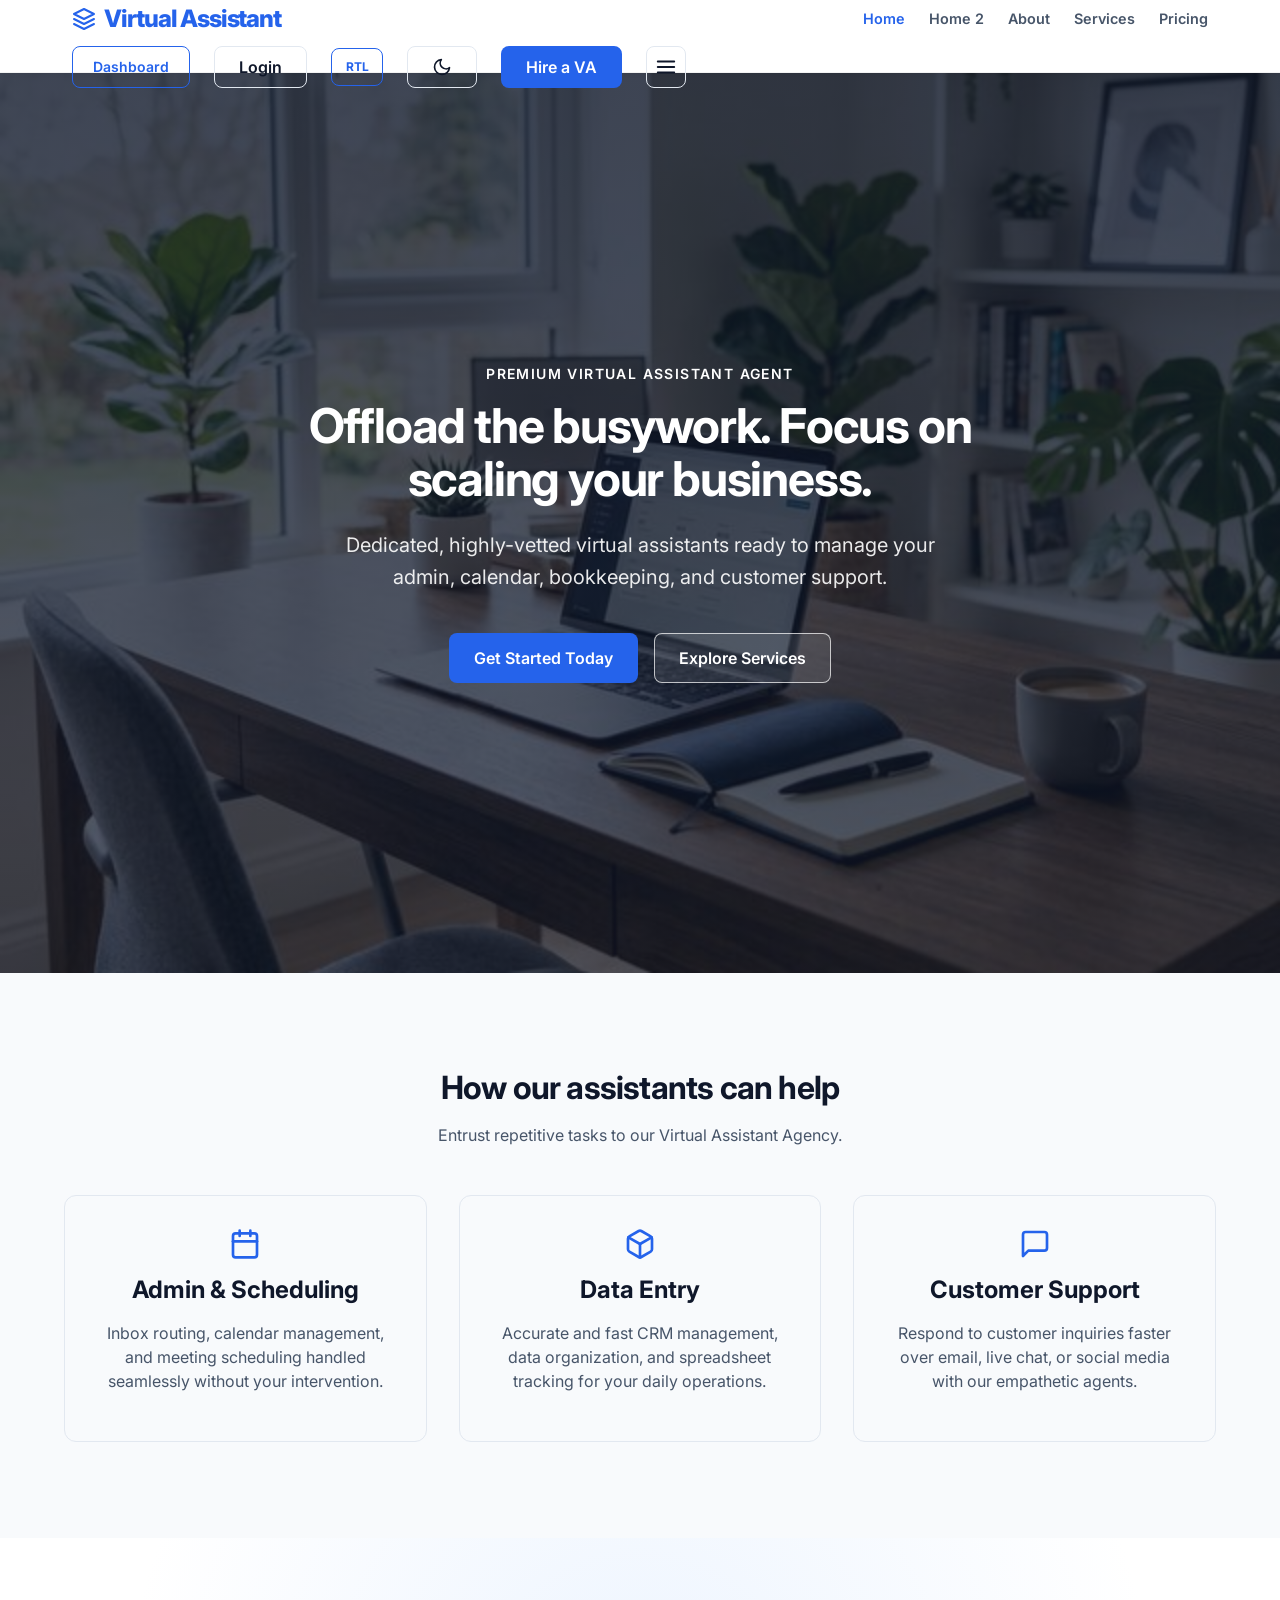
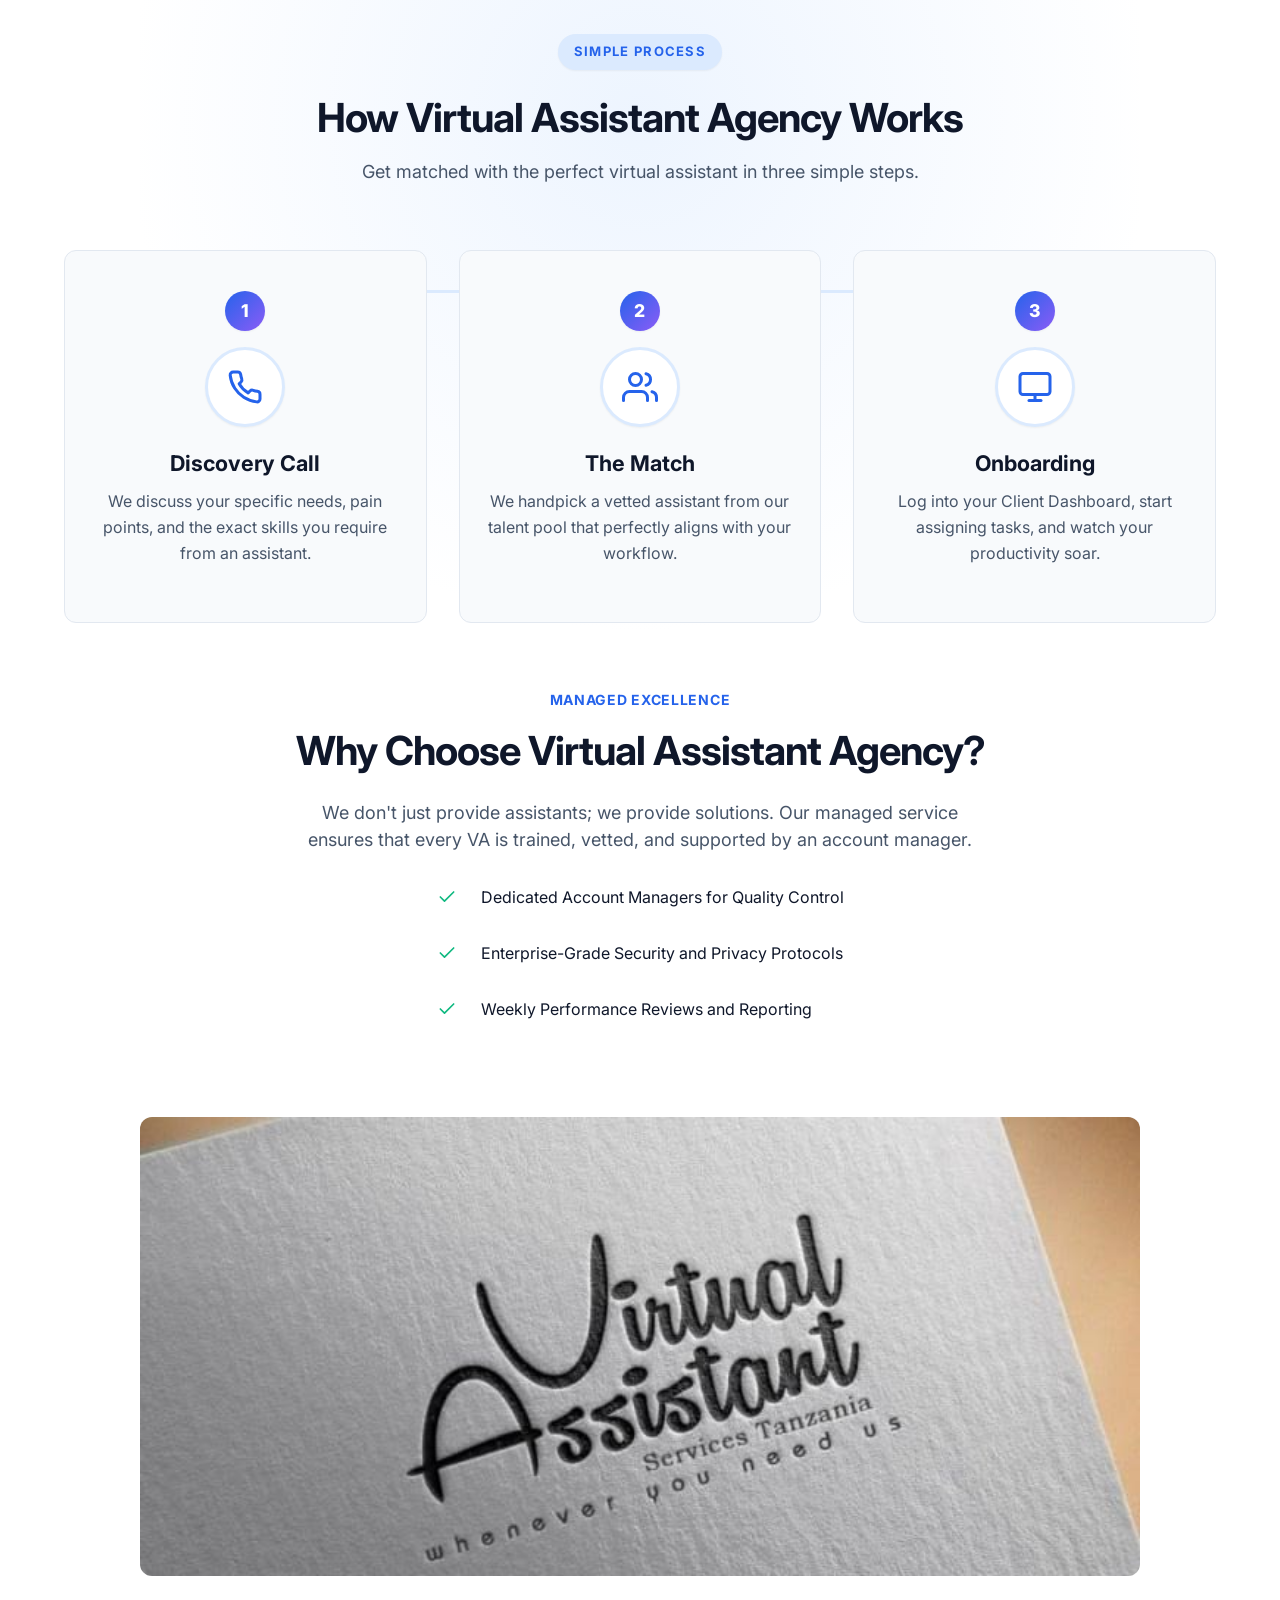
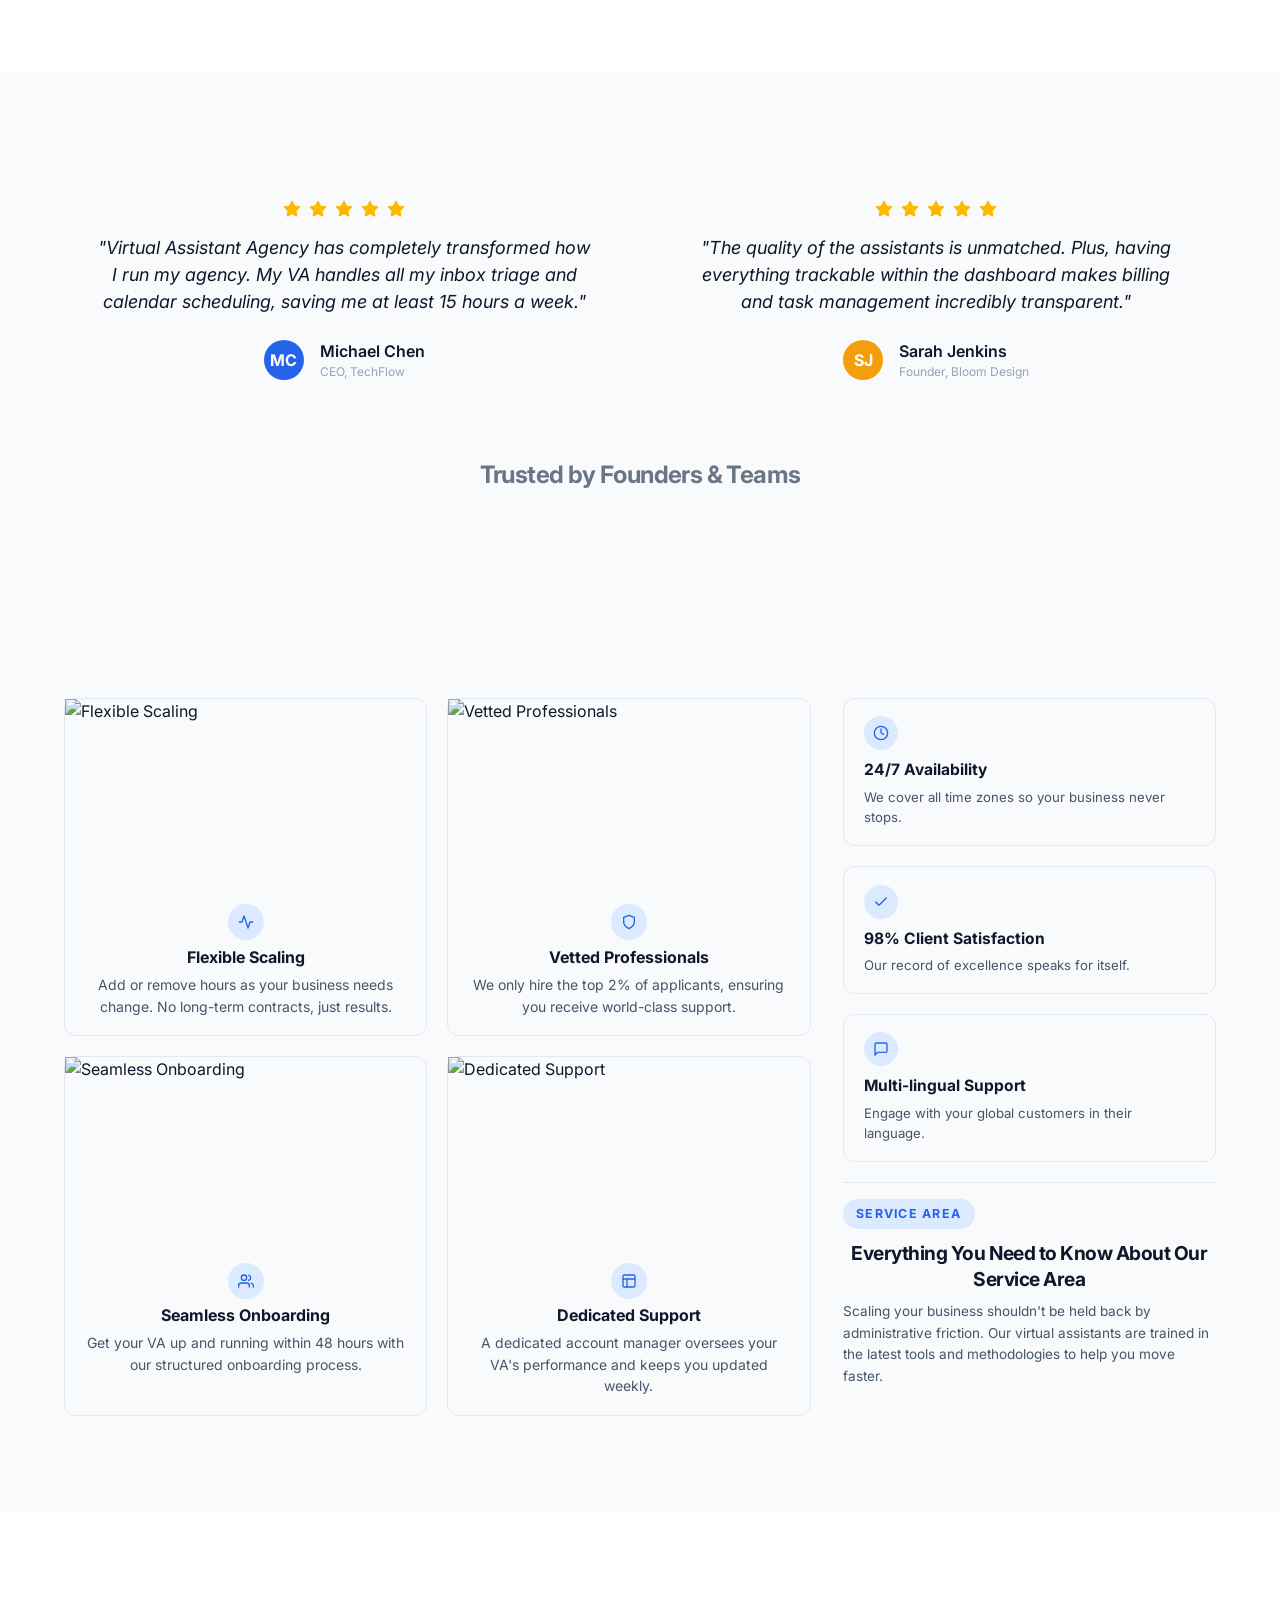
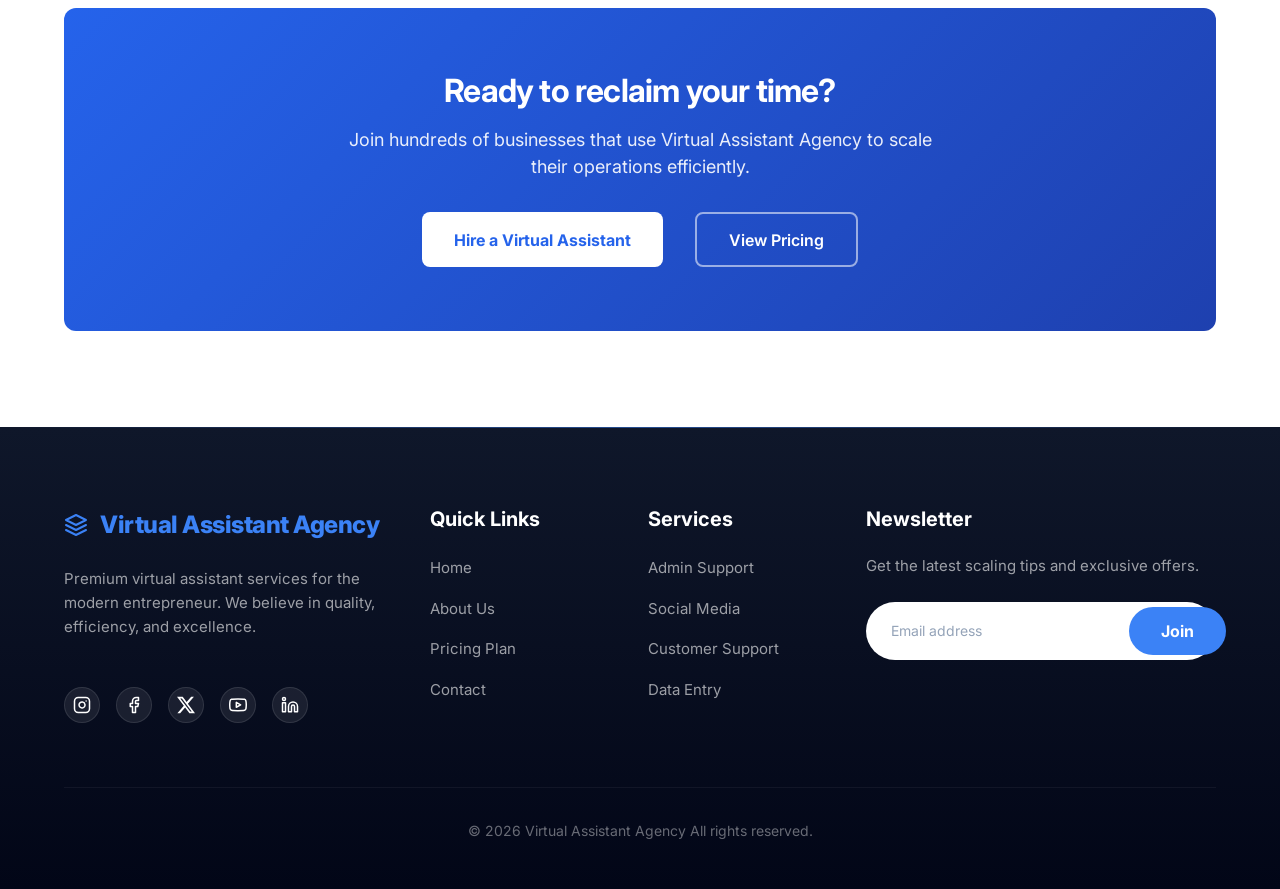
==== commit 600c6b92: "reset" ====
--- a/index.html
+++ b/index.html
@@ -15,7 +15,7 @@
     <link href="https://fonts.googleapis.com/css2?family=Inter:wght@400;500;600;700&display=swap" rel="stylesheet">
 
     <!-- CSS -->
-    <link rel="stylesheet" href="assets/css/style.css?v=1.5">
+    <link rel="stylesheet" href="assets/css/style.css?v=2.1">
     <link rel="stylesheet" href="assets/css/footer.css">
     <link rel="stylesheet" href="assets/css/dark-mode.css">
 </head>
@@ -23,7 +23,7 @@
 <body>
 
     <!-- Header / Navbar -->
-    <header class="navbar">
+        <header class="navbar">
         <div class="container nav-container">
             <a href="index.html" class="nav-logo">
                 <svg xmlns="http://www.w3.org/2000/svg" width="24" height="24" viewBox="0 0 24 24" fill="none"
@@ -31,29 +31,24 @@
                     <polygon points="12 2 2 7 12 12 22 7 12 2" />
                     <polyline points="2 17 12 22 22 17" />
                     <polyline points="2 12 12 17 22 12" />
-                </svg>
-                Virtual Assistant Agency
+                </svg> Virtual Assistant
             </a>
 
             <nav class="nav-links">
-                <a href="index.html" style="color: var(--primary-color);">Home</a>
+                <a href="index.html">Home</a>
                 <a href="home-2.html">Home 2</a>
                 <a href="about.html">About</a>
                 <a href="services.html">Services</a>
                 <a href="pricing.html">Pricing</a>
+                <a href="dashboard.html" class="mobile-only">Dashboard</a>
+                <a href="login.html" class="mobile-only">Login</a>
+                <a href="signup.html" class="btn btn-primary mobile-only" style="margin-top: 1rem; text-align: center; color: white !important;">Hire a VA</a>
             </nav>
 
             <div class="nav-actions">
-                <a href="dashboard.html" class="btn btn-secondary" title="Dashboard">
-                    <svg xmlns="http://www.w3.org/2000/svg" width="20" height="20" viewBox="0 0 24 24" fill="none"
-                        stroke="currentColor" stroke-width="2" stroke-linecap="round" stroke-linejoin="round">
-                        <rect x="3" y="3" width="18" height="18" rx="2" ry="2"></rect>
-                        <line x1="3" y1="9" x2="21" y2="9"></line>
-                        <line x1="9" y1="21" x2="9" y2="9"></line>
-                    </svg>
-                </a>
+                <a href="dashboard.html" class="btn btn-secondary btn-nav-dashboard" title="Dashboard">Dashboard</a>
                 <a href="login.html" class="btn btn-secondary">Login</a>
-                <button id="rtl-toggle" title="Toggle RTL/LTR" aria-label="Toggle RTL/LTR">
+                <button id="rtl-toggle" class="btn btn-secondary" title="Toggle RTL/LTR" aria-label="Toggle RTL/LTR">
                     <span style="font-size: 0.75rem; font-weight: 700;">RTL</span>
                 </button>
                 <button id="theme-toggle" class="btn btn-secondary" aria-label="Toggle Dark Mode">
@@ -63,7 +58,7 @@
                     </svg>
                 </button>
                 <a href="signup.html" class="btn btn-primary">Hire a VA</a>
-                <button class="mobile-menu-btn" aria-label="Menu">
+                <button class="mobile-menu-btn" aria-label="Toggle Menu" aria-expanded="false">
                     <svg xmlns="http://www.w3.org/2000/svg" width="24" height="24" viewBox="0 0 24 24" fill="none"
                         stroke="currentColor" stroke-width="2" stroke-linecap="round" stroke-linejoin="round">
                         <line x1="3" y1="6" x2="21" y2="6" />
@@ -319,13 +314,14 @@
         <!-- Testimonial Section -->
         <section class="section" style="background-color: var(--surface-color);">
             <div class="container">
-                <div class="text-center" style="margin-bottom: 48px;">
-                    <h2>Trusted by Founders & Teams</h2>
-                </div>
                 <div class="grid grid-cols-1 md:grid-cols-2 gap-4">
                     <div class="card card-hover-3d text-center" style="border: none;">
-                        <div class="flex justify-center gap-1" style="color: var(--warning); margin-bottom: 16px;">
-                            ★★★★★
+                        <div class="flex justify-center gap-1" style="color: #FFB800; margin-bottom: 16px;">
+                            <svg xmlns="http://www.w3.org/2000/svg" width="18" height="18" viewBox="0 0 24 24" fill="currentColor" stroke="currentColor" stroke-width="2" stroke-linecap="round" stroke-linejoin="round"><polygon points="12 2 15.09 8.26 22 9.27 17 14.14 18.18 21.02 12 17.77 5.82 21.02 7 14.14 2 9.27 8.91 8.26 12 2"/></svg>
+                            <svg xmlns="http://www.w3.org/2000/svg" width="18" height="18" viewBox="0 0 24 24" fill="currentColor" stroke="currentColor" stroke-width="2" stroke-linecap="round" stroke-linejoin="round"><polygon points="12 2 15.09 8.26 22 9.27 17 14.14 18.18 21.02 12 17.77 5.82 21.02 7 14.14 2 9.27 8.91 8.26 12 2"/></svg>
+                            <svg xmlns="http://www.w3.org/2000/svg" width="18" height="18" viewBox="0 0 24 24" fill="currentColor" stroke="currentColor" stroke-width="2" stroke-linecap="round" stroke-linejoin="round"><polygon points="12 2 15.09 8.26 22 9.27 17 14.14 18.18 21.02 12 17.77 5.82 21.02 7 14.14 2 9.27 8.91 8.26 12 2"/></svg>
+                            <svg xmlns="http://www.w3.org/2000/svg" width="18" height="18" viewBox="0 0 24 24" fill="currentColor" stroke="currentColor" stroke-width="2" stroke-linecap="round" stroke-linejoin="round"><polygon points="12 2 15.09 8.26 22 9.27 17 14.14 18.18 21.02 12 17.77 5.82 21.02 7 14.14 2 9.27 8.91 8.26 12 2"/></svg>
+                            <svg xmlns="http://www.w3.org/2000/svg" width="18" height="18" viewBox="0 0 24 24" fill="currentColor" stroke="currentColor" stroke-width="2" stroke-linecap="round" stroke-linejoin="round"><polygon points="12 2 15.09 8.26 22 9.27 17 14.14 18.18 21.02 12 17.77 5.82 21.02 7 14.14 2 9.27 8.91 8.26 12 2"/></svg>
                         </div>
                         <p
                             style="font-size: 1.125rem; font-style: italic; color: var(--text-primary); margin-bottom: 24px; text-align: center;">
@@ -343,8 +339,12 @@
                         </div>
                     </div>
                     <div class="card card-hover-3d text-center" style="border: none;">
-                        <div class="flex justify-center gap-1" style="color: var(--warning); margin-bottom: 16px;">
-                            ★★★★★
+                        <div class="flex justify-center gap-1" style="color: #FFB800; margin-bottom: 16px;">
+                            <svg xmlns="http://www.w3.org/2000/svg" width="18" height="18" viewBox="0 0 24 24" fill="currentColor" stroke="currentColor" stroke-width="2" stroke-linecap="round" stroke-linejoin="round"><polygon points="12 2 15.09 8.26 22 9.27 17 14.14 18.18 21.02 12 17.77 5.82 21.02 7 14.14 2 9.27 8.91 8.26 12 2"/></svg>
+                            <svg xmlns="http://www.w3.org/2000/svg" width="18" height="18" viewBox="0 0 24 24" fill="currentColor" stroke="currentColor" stroke-width="2" stroke-linecap="round" stroke-linejoin="round"><polygon points="12 2 15.09 8.26 22 9.27 17 14.14 18.18 21.02 12 17.77 5.82 21.02 7 14.14 2 9.27 8.91 8.26 12 2"/></svg>
+                            <svg xmlns="http://www.w3.org/2000/svg" width="18" height="18" viewBox="0 0 24 24" fill="currentColor" stroke="currentColor" stroke-width="2" stroke-linecap="round" stroke-linejoin="round"><polygon points="12 2 15.09 8.26 22 9.27 17 14.14 18.18 21.02 12 17.77 5.82 21.02 7 14.14 2 9.27 8.91 8.26 12 2"/></svg>
+                            <svg xmlns="http://www.w3.org/2000/svg" width="18" height="18" viewBox="0 0 24 24" fill="currentColor" stroke="currentColor" stroke-width="2" stroke-linecap="round" stroke-linejoin="round"><polygon points="12 2 15.09 8.26 22 9.27 17 14.14 18.18 21.02 12 17.77 5.82 21.02 7 14.14 2 9.27 8.91 8.26 12 2"/></svg>
+                            <svg xmlns="http://www.w3.org/2000/svg" width="18" height="18" viewBox="0 0 24 24" fill="currentColor" stroke="currentColor" stroke-width="2" stroke-linecap="round" stroke-linejoin="round"><polygon points="12 2 15.09 8.26 22 9.27 17 14.14 18.18 21.02 12 17.77 5.82 21.02 7 14.14 2 9.27 8.91 8.26 12 2"/></svg>
                         </div>
                         <p
                             style="font-size: 1.125rem; font-style: italic; color: var(--text-primary); margin-bottom: 24px; text-align: center;">
@@ -362,6 +362,9 @@
                         </div>
                     </div>
                 </div>
+                <div class="text-center" style="margin-top: 48px;">
+                    <h2 style="font-size: 1.5rem; color: var(--text-secondary); opacity: 0.8;">Trusted by Founders & Teams</h2>
+                </div>
             </div>
         </section>
 
@@ -370,7 +373,7 @@
             <div class="container">
 
                 <style>
-                    /* ── Service Area Section ── */
+                    /* â”€â”€ Service Area Section â”€â”€ */
                     .sa-outer-grid {
                         display: grid;
                         grid-template-columns: 1fr;
@@ -384,7 +387,7 @@
                         }
                     }
 
-                    /* Left: 2×2 card grid */
+                    /* Left: 2Ã—2 card grid */
                     .sa-cards-grid {
                         display: grid;
                         grid-template-columns: repeat(2, 1fr);
@@ -521,10 +524,10 @@
 
                 <div class="sa-outer-grid">
 
-                    <!-- ── LEFT: 4 Feature Cards ── -->
+                    <!-- â”€â”€ LEFT: 4 Feature Cards â”€â”€ -->
                     <div class="sa-cards-grid">
 
-                        <!-- Card 1 — Flexible Scaling -->
+                        <!-- Card 1 â€” Flexible Scaling -->
                         <div class="card sa-card card-hover-3d reveal">
                             <img src="https://images.unsplash.com/photo-1551288049-bebda4e38f71?w=600&q=80"
                                 alt="Flexible Scaling" class="sa-card-img">
@@ -543,7 +546,7 @@
                             </div>
                         </div>
 
-                        <!-- Card 2 — Vetted Professionals -->
+                        <!-- Card 2 â€” Vetted Professionals -->
                         <div class="card sa-card card-hover-3d reveal">
                             <img src="https://images.unsplash.com/photo-1600880292203-757bb62b4baf?w=600&q=80"
                                 alt="Vetted Professionals" class="sa-card-img">
@@ -561,7 +564,7 @@
                             </div>
                         </div>
 
-                        <!-- Card 3 — Seamless Onboarding -->
+                        <!-- Card 3 â€” Seamless Onboarding -->
                         <div class="card sa-card card-hover-3d reveal">
                             <img src="https://images.unsplash.com/photo-1522071820081-009f0129c71c?w=600&q=80"
                                 alt="Seamless Onboarding" class="sa-card-img">
@@ -583,7 +586,7 @@
                             </div>
                         </div>
 
-                        <!-- Card 4 — Dedicated Support -->
+                        <!-- Card 4 â€” Dedicated Support -->
                         <div class="card sa-card card-hover-3d reveal">
                             <img src="https://images.unsplash.com/photo-1560264280-88b68371db39?w=600&q=80"
                                 alt="Dedicated Support" class="sa-card-img">
@@ -607,7 +610,7 @@
                     </div>
                     <!-- end left cards -->
 
-                    <!-- ── RIGHT: Highlight Cards + Heading ── -->
+                    <!-- â”€â”€ RIGHT: Highlight Cards + Heading â”€â”€ -->
                     <div class="sa-right-col">
 
                         <!-- Highlight Card 1 -->
@@ -710,4 +713,7 @@
     </script>
 </body>
 
-</html>+</html>
+
+
+
--- a/assets/css/style.css
+++ b/assets/css/style.css
@@ -151,42 +151,56 @@
 }
 
 .nav-container {
-  display: flex;
-  justify-content: space-between;
-  align-items: center;
+  display: flex !important;
+  justify-content: space-between !important;
+  align-items: center !important;
+  flex-wrap: wrap !important; /* Allow wrapping to prevent overflow */
   width: 100%;
   max-width: 1200px;
   margin: 0 auto;
-  padding: 0 var(--space-3);
-  height: 4.5rem;
-}
-
-@media (min-width: 1024px) {
-  .nav-container {
-    display: grid !important;
-    grid-template-columns: minmax(200px, 1fr) auto minmax(200px, 1fr) !important;
-    gap: var(--space-4);
-  }
+  padding: 1rem var(--space-4);
+  min-height: 4.5rem;
+  gap: 0.5rem; /* Reduced gap for mobile */
+}
+
+/* --- DASHBOARD RTL LAYOUT --- */
+.dashboard-layout {
+  display: flex !important;
+  flex-direction: row !important; /* Sidebar LEFT by default */
+  min-height: 100vh;
+  transition: flex-direction 0.3s ease;
+}
+
+body.rtl-active, 
+html[dir="rtl"] body {
+  direction: rtl;
+}
+
+body.rtl-active .dashboard-layout,
+html[dir="rtl"] .dashboard-layout {
+  flex-direction: row !important; /* Dir:rtl naturally puts first item (sidebar) on Right */
+}
+
+.nav-container::-webkit-scrollbar {
+  display: none;
 }
 
 .nav-links {
-  display: none;
-}
-
-@media (min-width: 1024px) {
-  .nav-links {
-    display: flex;
-    justify-content: center;
-    align-items: center;
-    gap: var(--space-4);
-  }
+  display: flex;
+  justify-content: center;
+  align-items: center;
+  flex-wrap: nowrap;
+  gap: var(--space-4);
+  flex: 0 1 auto; /* Don't force growth that pushes actions out */
 }
 
 .nav-actions {
   display: flex;
   align-items: center;
   justify-content: flex-end;
+  flex-wrap: nowrap;
   gap: var(--space-3);
+  flex: 0 0 auto;
 }
 
 .nav-logo {
@@ -194,14 +208,21 @@
   align-items: center;
   gap: 1rem;
   z-index: 50;
+  flex: 0 0 auto;
 }
 
 .nav-actions button, 
 .nav-actions .btn {
-  height: 38px;
+  height: 42px;
   display: flex;
   align-items: center;
   justify-content: center;
+}
+
+.btn-nav-dashboard {
+  background-color: rgba(37, 99, 235, 0.05) !important; /* light tint using primary */
+  border-color: var(--primary-color) !important;
+  color: var(--primary-color) !important;
 }
 
 [dir="rtl"] .nav-actions {
@@ -385,11 +406,22 @@
   }
 }
 
+@media (min-width: 768px) {
+  .md\:grid-cols-2 {
+    grid-template-columns: repeat(2, minmax(0, 1fr));
+  }
+  .md\:grid-cols-3 {
+    grid-template-columns: repeat(3, minmax(0, 1fr));
+  }
+}
+
 @media (min-width: 1024px) {
   .lg\:grid-cols-3 {
     grid-template-columns: repeat(3, minmax(0, 1fr));
   }
-
+  .lg\:grid-cols-4 {
+    grid-template-columns: repeat(4, minmax(0, 1fr));
+  }
 }
 
 /* --- ANIMATIONS & UTILITIES --- */
@@ -448,12 +480,13 @@
   display: inline-flex;
   align-items: center;
   justify-content: center;
-  padding: 0.8rem 1.75rem;
+  padding: 12px 24px;
   font-weight: 600;
-  border-radius: var(--radius-md);
+  border-radius: 8px;
   cursor: pointer;
   transition: all var(--transition-fast);
   border: 1px solid transparent;
+  white-space: nowrap;
 }
 
 .btn-interactive {
@@ -753,15 +786,15 @@
 
 .mobile-menu-btn {
   display: none;
-  background: var(--surface-hover);
+  background: transparent;
   border: 1px solid var(--border-color);
   color: var(--text-primary);
   cursor: pointer;
   padding: 0.5rem;
   border-radius: var(--radius-md);
   transition: background-color var(--transition-fast);
-  min-width: 40px;
-  min-height: 40px;
+  width: 40px;
+  height: 40px;
   align-items: center;
   justify-content: center;
   flex-shrink: 0;
@@ -770,55 +803,242 @@
 .mobile-menu-btn svg {
   display: block;
   stroke: var(--text-primary);
+  pointer-events: none;
 }
 
 .mobile-menu-btn:hover {
-  background-color: var(--border-color);
-}
-
-
+  background-color: var(--surface-hover);
+}
+
+/* Items only visible inside the opened mobile menu */
+.nav-links .mobile-only {
+  display: none;
+}
+
+/* ============================================================
+   RESPONSIVE BREAKPOINTS
+   ============================================================ */
+
+/* ─── LAPTOP (1025px → 1200px): full navbar, slightly tighter ─── */
+@media (max-width: 1200px) {
+  .nav-links {
+    gap: 1rem;
+  }
+  .nav-actions {
+    gap: 0.5rem;
+  }
+}
+
+/* ─── TABLET + MOBILE (≤ 1024px): hamburger menu ─── */
 @media (max-width: 1024px) {
+
+  /* Show hamburger button */
+  .mobile-menu-btn {
+    display: flex;
+    order: 3;
+  }
+
+  .nav-logo {
+    order: 1;
+  }
+
+  .nav-actions {
+    order: 2;
+    margin-left: auto;
+    gap: 0.4rem;
+  }
+
+  /* Hide the inline nav links — they become a dropdown */
   .nav-links {
     display: none;
     position: absolute;
     top: 4.5rem;
     left: 0;
+    right: 0;
     width: 100%;
     background-color: var(--bg-color);
     flex-direction: column;
-    padding: var(--space-4) var(--space-4) var(--space-6);
+    align-items: center;
+    padding: 1.25rem 1.5rem 2rem;
     border-bottom: 1px solid var(--border-color);
-    box-shadow: 0 10px 15px -3px rgba(0, 0, 0, 0.1);
-    gap: var(--space-3);
+    box-shadow: 0 10px 24px -4px rgba(0, 0, 0, 0.12);
+    gap: 0.6rem;
     z-index: 1000;
-    /* Ensure it stays above hero content */
-  }
-
+  }
+
+  [data-theme='dark'] .nav-links {
+    background-color: rgba(15, 23, 42, 0.98);
+  }
+
+  /* Animate open */
   .nav-links.active {
     display: flex;
-    animation: fadeInDown 0.3s ease forwards;
-  }
-
+    animation: menuSlideDown 0.22s ease-out both;
+  }
+
+  @keyframes menuSlideDown {
+    from { opacity: 0; transform: translateY(-8px); }
+    to   { opacity: 1; transform: translateY(0); }
+  }
+
+  .nav-links a {
+    text-align: center;
+    width: 100%;
+    padding: 0.65rem 0;
+    font-size: 1rem;
+  }
+
+  /* Show mobile-only links (Dashboard, Login, Hire a VA) in hamburger menu */
+  .nav-links .mobile-only {
+    display: block;
+    width: 100%;
+  }
+
+  /* Remove underline pseudo-element in dropdown */
   .nav-links a::after {
     display: none;
   }
 
-  .mobile-menu-btn {
-    display: flex;
-  }
-}
-
+  /* Hide desktop-only nav-actions buttons on tablet */
+  .nav-actions .btn-nav-dashboard {
+    display: none !important;
+  }
+  .nav-actions .btn-primary {
+    display: none !important;
+  }
+  .nav-actions > a.btn-secondary:not(#rtl-toggle) {
+    display: none !important;
+  }
+}
+
+/* ─── SMALL TABLET / LARGE PHONE (≤ 768px) ─── */
+@media (max-width: 768px) {
+  :root {
+    --space-12: 4rem;
+    --space-8: 3rem;
+  }
+
+  h1 { font-size: 2rem !important; }
+  h2 { font-size: 1.75rem !important; }
+
+  .container {
+    padding: 0 1rem !important;
+  }
+
+  .section {
+    padding: var(--space-8) 0 !important;
+  }
+
+  /* Collapse grids on public pages */
+  .section .grid:not([class*="sm:"]) {
+    grid-template-columns: 1fr !important;
+    gap: 1.25rem !important;
+  }
+
+  /* Stack flex rows in sections */
+  .section .flex.justify-between {
+    flex-direction: column;
+    align-items: center !important;
+    text-align: center;
+    gap: 1.5rem;
+  }
+
+  /* Hero CTA buttons: wrap nicely */
+  .hero-content .flex.gap-2 {
+    flex-wrap: wrap;
+    justify-content: center;
+    gap: 0.75rem;
+  }
+
+  /* Section / card buttons go full width */
+  .section .btn,
+  .hero-content .btn,
+  .card .flex.flex-col .btn {
+    width: 100%;
+    justify-content: center;
+  }
+
+  /* Page headers */
+  .page-header {
+    padding: 6rem 1rem 3rem;
+  }
+  .page-header h1 {
+    font-size: 2rem !important;
+  }
+  .page-header p {
+    font-size: 1rem !important;
+  }
+
+  /* Navbar container */
+  .nav-container {
+    padding: 0 1rem;
+    height: 4.5rem;
+  }
+}
+
+/* ─── PHONE (≤ 640px) ─── */
 @media (max-width: 640px) {
   .nav-container {
-    padding: 0 1rem;
+    padding: 0 0.75rem !important;
+    height: 4.5rem !important;
+    display: flex !important;
+    align-items: center !important;
+    justify-content: space-between !important;
   }
 
   .nav-logo {
-    font-size: 1.15rem;
-  }
-
-  .navbar .flex.gap-2 {
-    gap: 0.5rem;
+    font-size: 1rem !important;
+    gap: 0.4rem !important;
+  }
+
+  .nav-actions {
+    gap: 0.2rem !important;
+    margin-left: auto !important;
+  }
+
+  /* Make action buttons icon-only size on phones */
+  #rtl-toggle,
+  #theme-toggle {
+    height: 38px !important;
+    min-width: 38px !important;
+    padding: 0 0.45rem !important;
+    border-radius: var(--radius-md) !important;
+  }
+
+  .mobile-menu-btn {
+    width: 38px !important;
+    height: 38px !important;
+  }
+}
+
+/* ─── SMALL PHONE (≤ 480px) ─── */
+@media (max-width: 480px) {
+  h1 { font-size: 1.75rem !important; }
+
+  .container {
+    padding: 0 0.75rem !important;
+  }
+
+  .hero-home {
+    padding: 7rem 0 3rem !important;
+  }
+
+  .hero-title {
+    font-size: 1.75rem !important;
+    line-height: 1.2 !important;
+    word-wrap: break-word;
+    overflow-wrap: break-word;
+  }
+
+  .hero-description {
+    font-size: 0.95rem !important;
+  }
+
+  .page-header {
+    padding: 5.5rem 0.75rem 2.5rem;
+  }
+  .page-header h1 {
+    font-size: 1.6rem !important;
   }
 }
 
@@ -1084,7 +1304,6 @@
 .page-header {
   padding: 8rem 0 4rem;
   background: linear-gradient(135deg, var(--primary-color) 0%, #4f46e5 100%);
-  /* Vibrant brand gradient */
   text-align: center;
   border-bottom: 1px solid rgba(255, 255, 255, 0.1);
   color: #ffffff !important;
@@ -1102,6 +1321,27 @@
   max-width: 700px;
   margin: 0 auto;
   color: rgba(255, 255, 255, 0.9) !important;
+}
+
+@media (max-width: 768px) {
+  .page-header {
+    padding: 6rem 1rem 3rem;
+  }
+  .page-header h1 {
+    font-size: 2rem !important;
+  }
+  .page-header p {
+    font-size: 1rem !important;
+  }
+}
+
+@media (max-width: 480px) {
+  .page-header {
+    padding: 5.5rem 1rem 2.5rem;
+  }
+  .page-header h1 {
+    font-size: 1.6rem !important;
+  }
 }
 
 .mission-text-container {
@@ -1196,49 +1436,42 @@
   }
 
   .container {
-    padding: 0 var(--space-4) !important;
+    padding: 0 var(--space-3) !important;
   }
 
   .section {
     padding: var(--space-8) 0 !important;
   }
 
-  .grid {
+  /* Only collapse public-page grids, NOT dashboard grids */
+  .section .grid:not([class*="sm:"]){
     grid-template-columns: 1fr !important;
     gap: var(--space-4) !important;
   }
 
-  .flex.justify-between,
-  .flex.gap-4,
-  .flex.gap-8 {
+  /* Public page flex helpers — don't affect topbar/dashboard */
+  .section .flex.justify-between {
     flex-direction: column;
-    align-items: stretch !important;
+    align-items: center !important;
     text-align: center;
-  }
-
-  .flex.justify-center {
+    gap: var(--space-3);
+  }
+
+  .hero-content .flex.gap-2 {
     flex-wrap: wrap;
+    justify-content: center;
     gap: var(--space-2);
   }
 
-  .flex.items-center {
-    justify-content: center;
-  }
-
-  .btn {
+  /* Buttons inside sections/hero should stack, but NOT in topbar/nav */
+  .section .btn,
+  .hero-content .btn,
+  .card .flex.flex-col .btn {
     width: 100%;
     margin-bottom: var(--space-2);
   }
 
-  .nav-links {
-    display: none;
-  }
-
-  .hero-home,
-  .hero-video-container {
-    padding: 6rem 0 4rem !important;
-    min-height: auto !important;
-  }
+  /* Note: Navigation logic is handled in the 1150px and 640px blocks above */
 }
 
 @media (max-width: 480px) {
@@ -1249,24 +1482,51 @@
   .container {
     padding: 0 var(--space-2) !important;
   }
-}
-
-@media (max-width: 400px) {
+
+  /* Ensure header remains centered and borderless on ultra-small screens */
   .nav-container {
-    padding: 0 0.75rem;
-  }
-
-  .nav-logo {
-    font-size: 1.05rem;
-    gap: 0.5rem;
-  }
-
-  .nav-logo svg {
-    width: 20px;
-    height: 20px;
-  }
-
-  .hero-video-content h1 {
-    font-size: 2.25rem;
+    padding: 0 0.5rem !important;
+    height: 72px !important;
+    display: flex !important;
+    align-items: center !important;
+    justify-content: space-between !important;
+  }
+
+  .nav-logo, 
+  .nav-actions, 
+  .mobile-menu-btn {
+    margin: 0 !important;
+    padding: 0 !important;
+    display: flex !important;
+    align-items: center !important;
+    height: 72px !important; /* Full header height */
+    border: none !important;
+    background: transparent !important;
+    box-shadow: none !important;
+  }
+
+  /* Specific fix for toggle alignment */
+  .nav-actions {
+    justify-content: center !important;
+    align-self: center !important;
+  }
+
+  #rtl-toggle, #theme-toggle, .mobile-menu-btn {
+    height: 42px !important; 
+    width: auto;
+    min-width: 40px;
+    display: flex !important;
+    align-items: center !important;
+    justify-content: center !important;
+    margin: 0 !important;
+    border: none !important;
+    align-self: center !important; /* Force self-centering */
+  }
+
+  .nav-logo img, 
+  .nav-logo svg,
+  .mobile-menu-btn svg {
+    align-self: center !important;
+    margin: 0 !important;
   }
 }
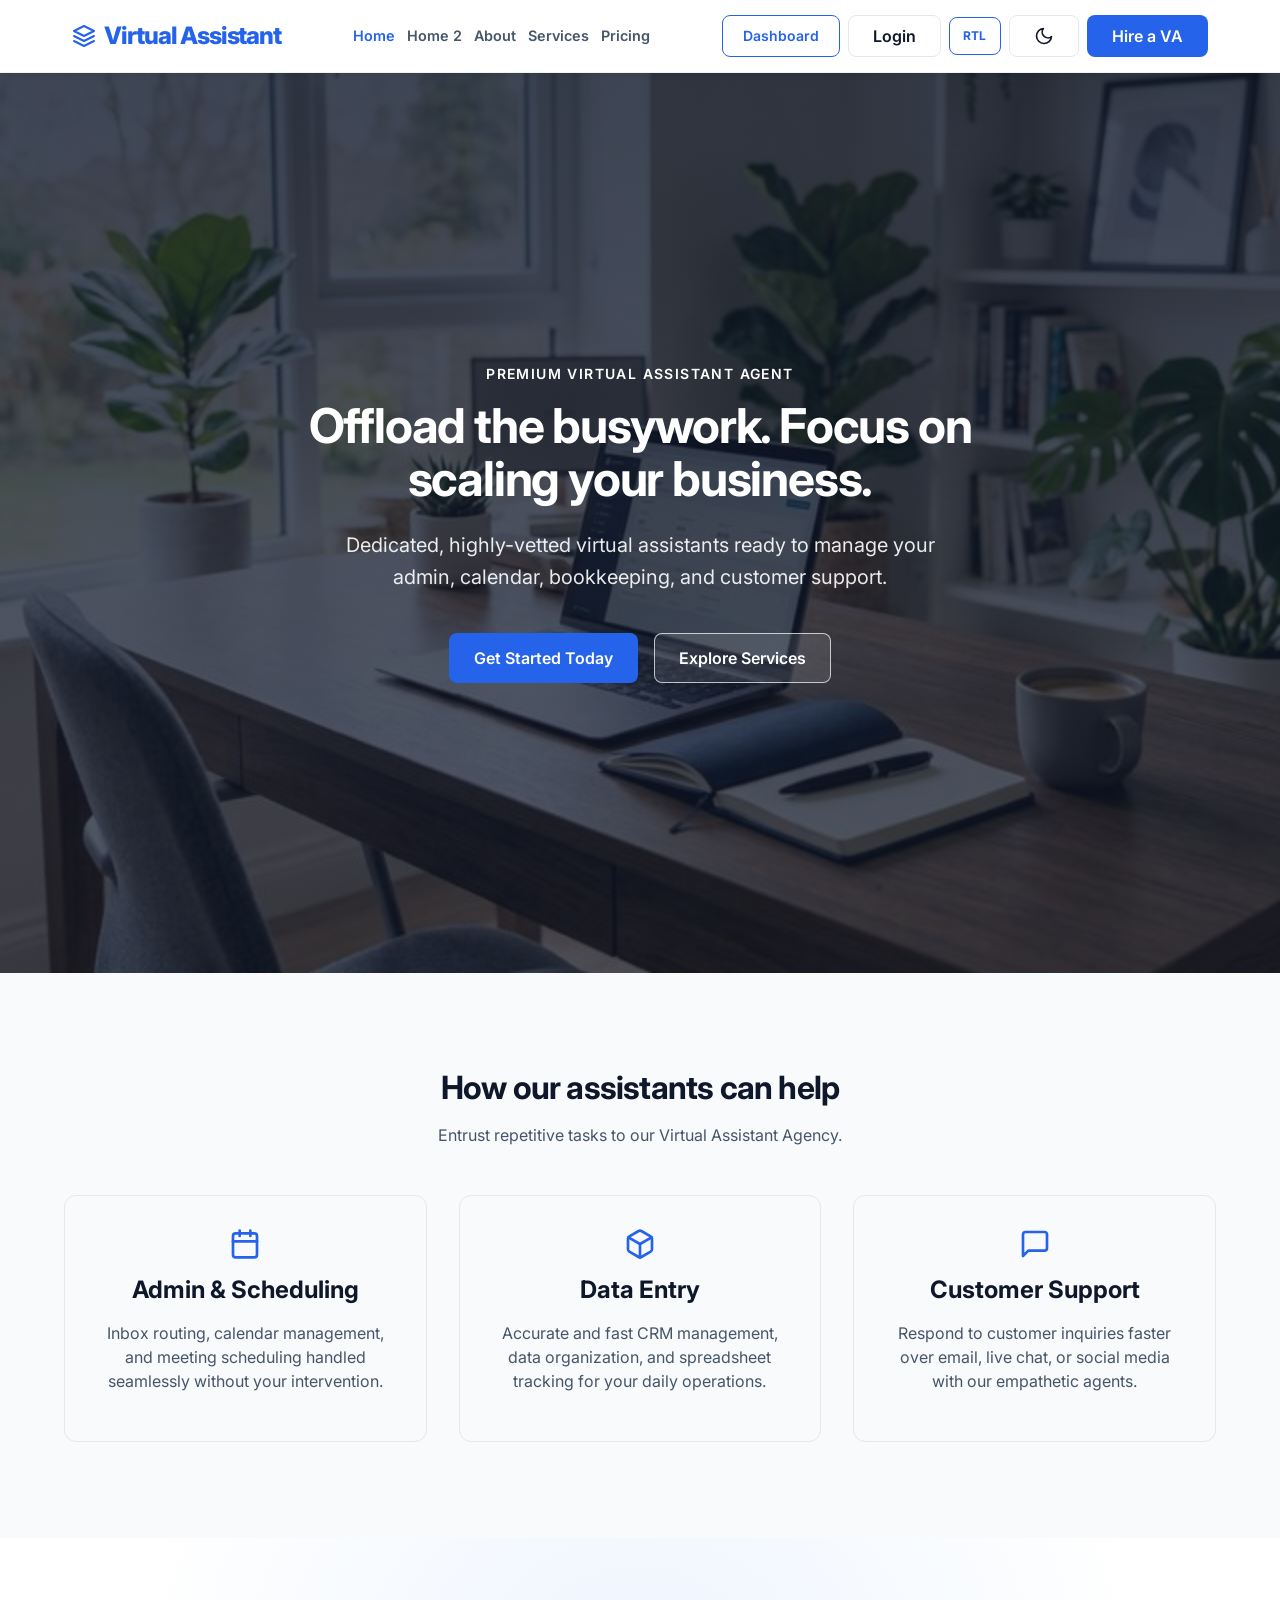
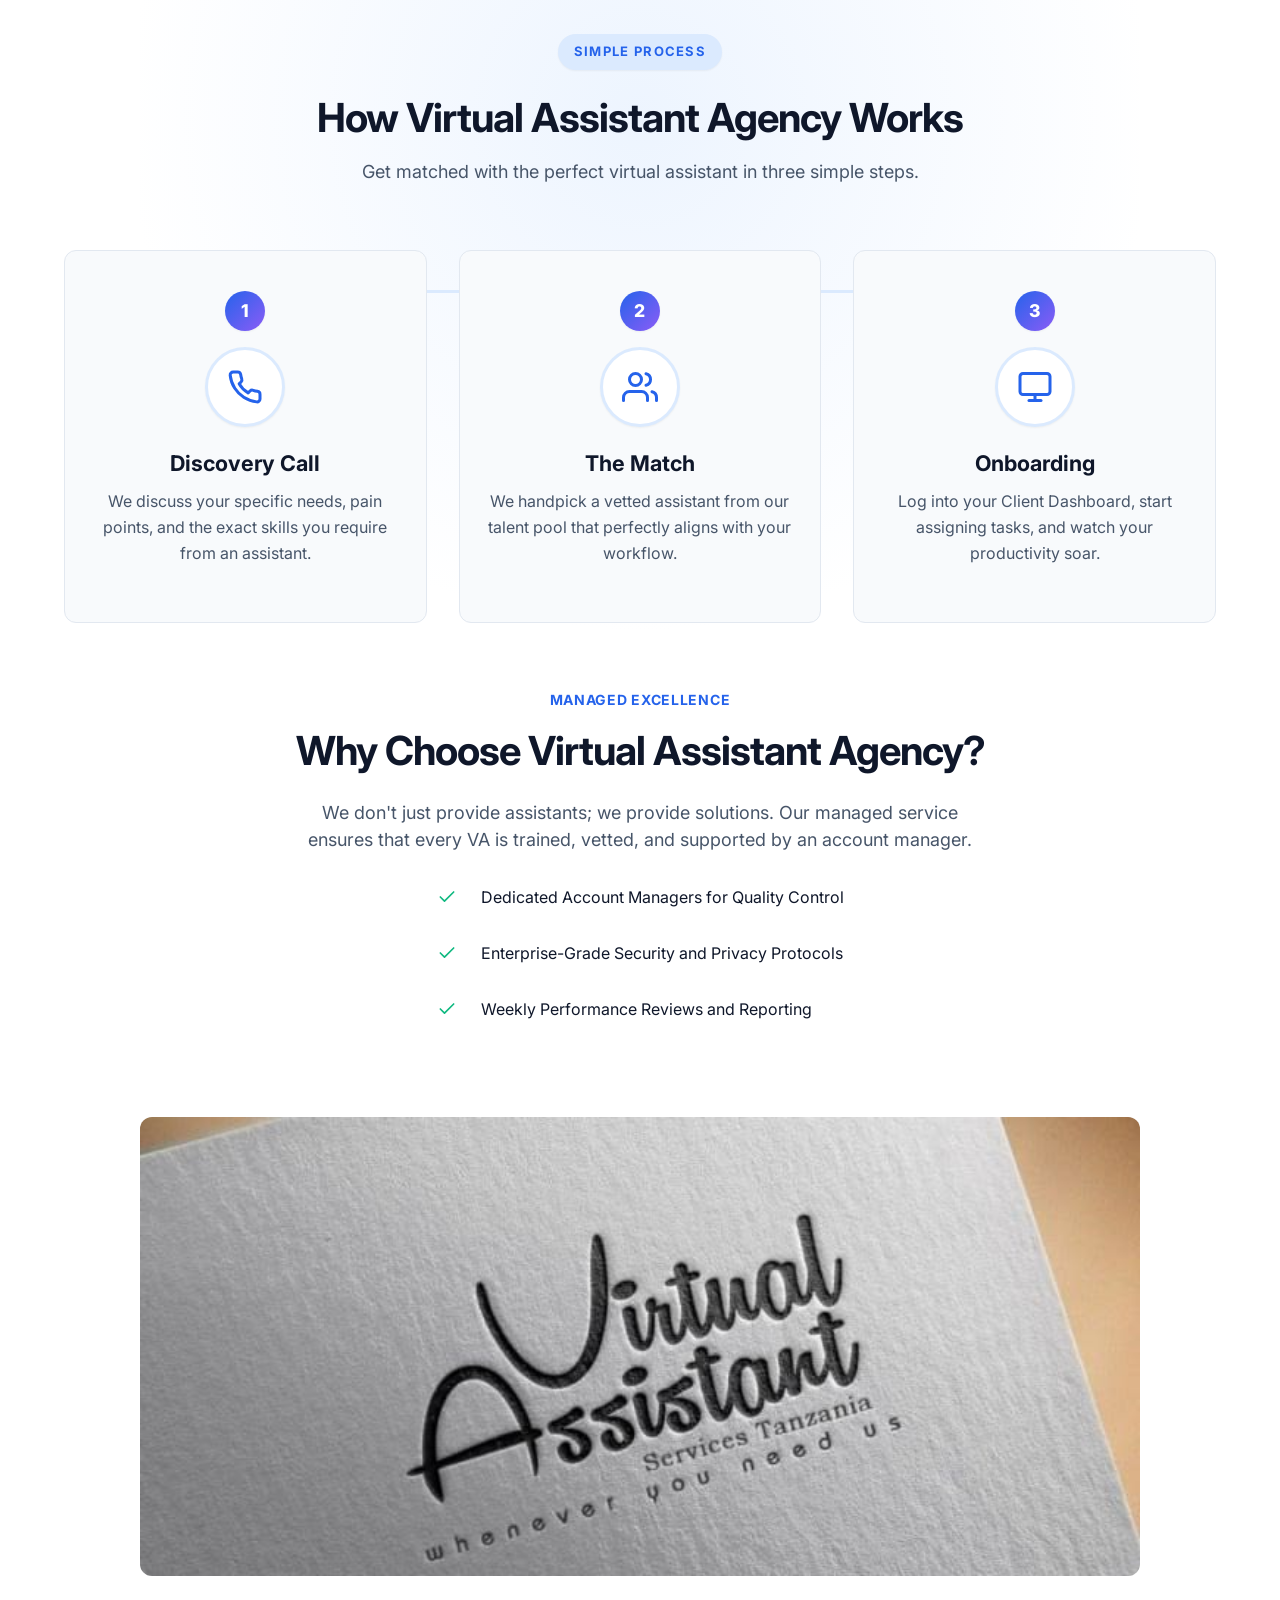
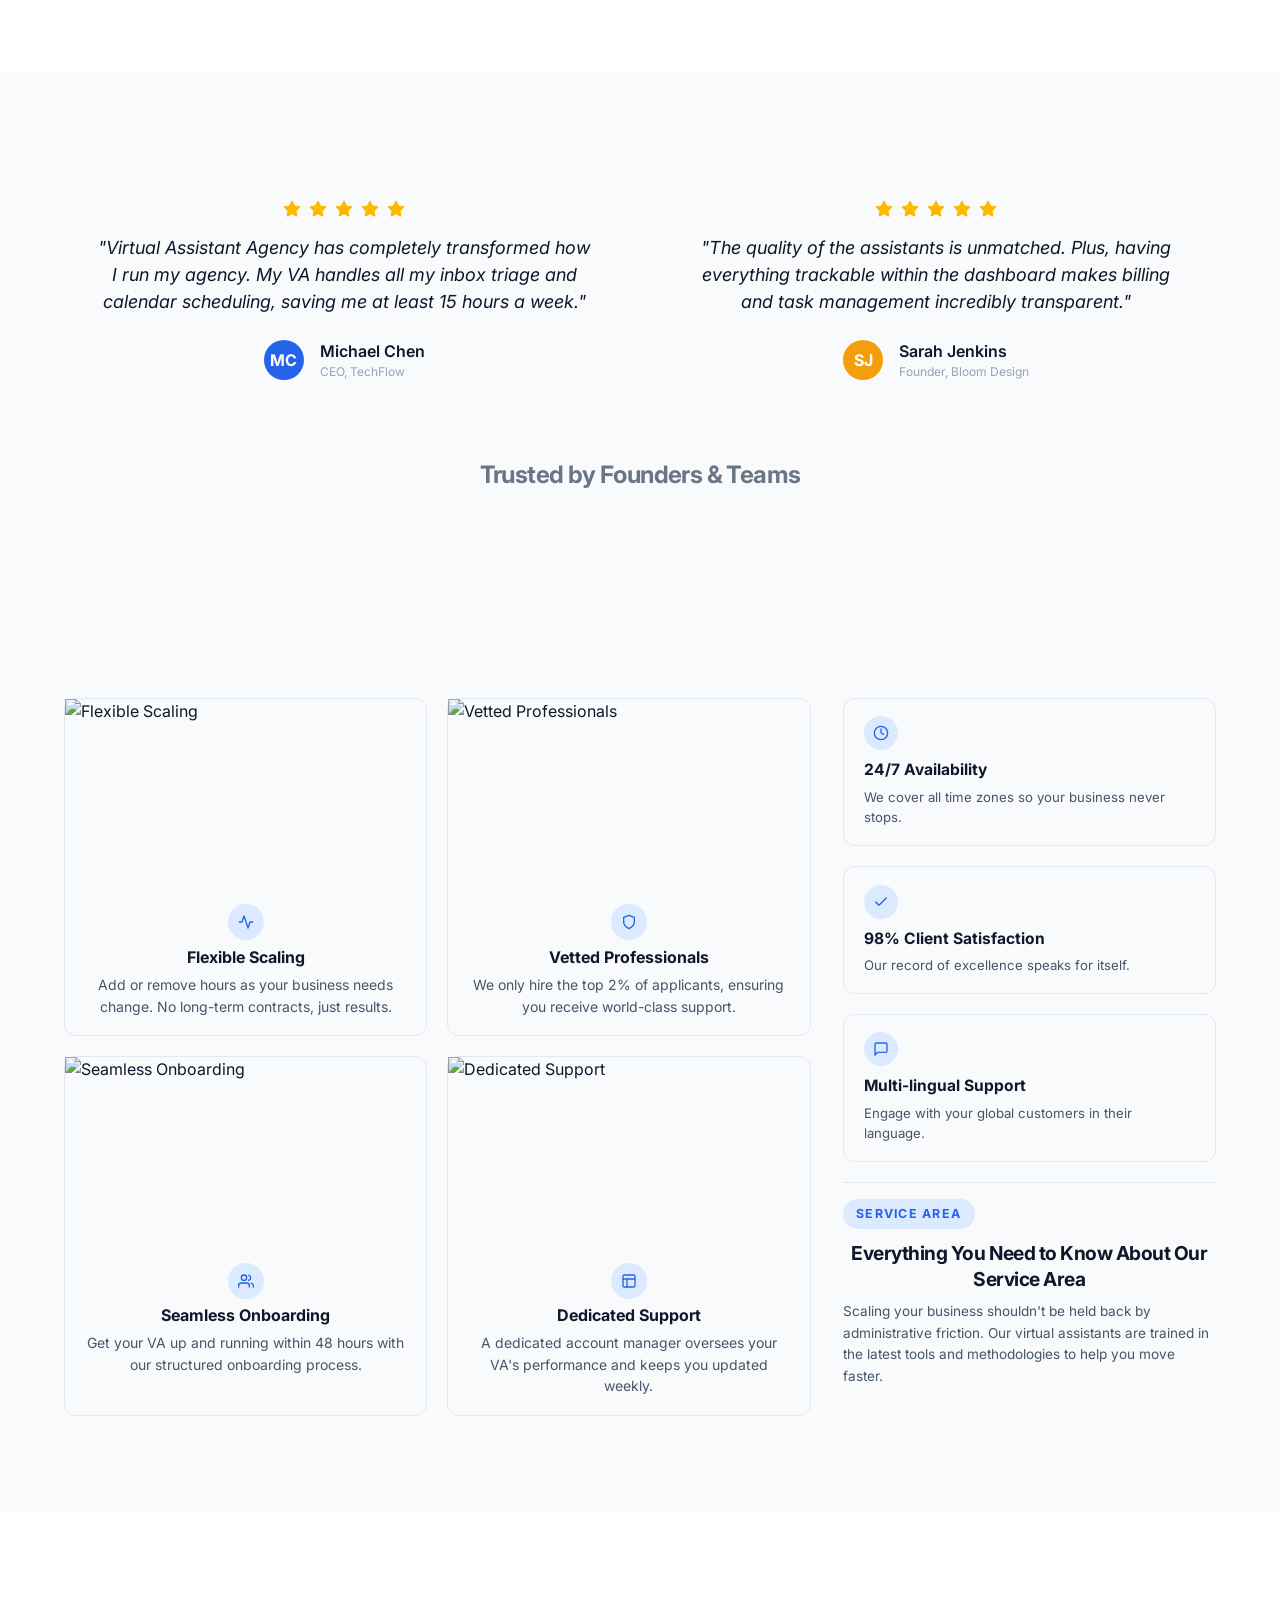
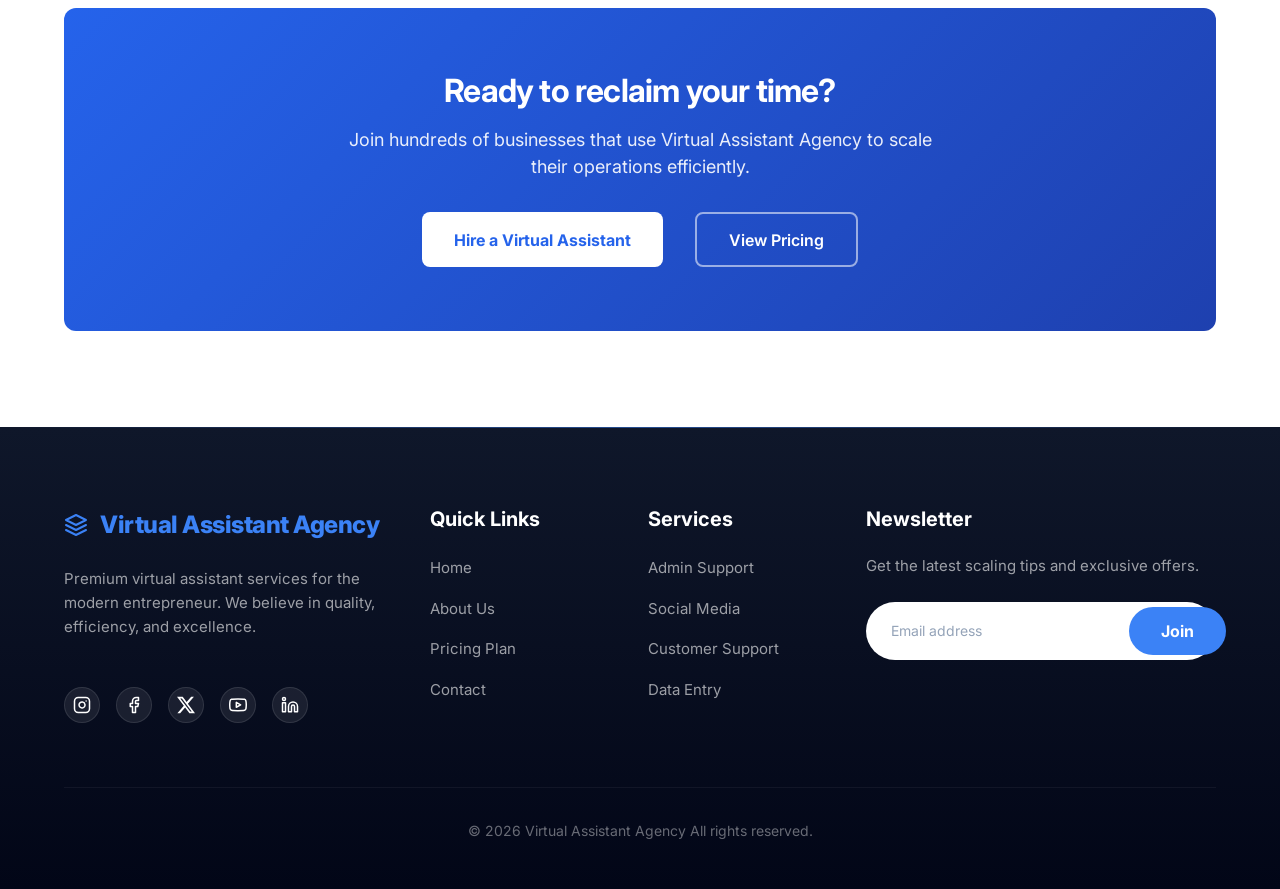
==== commit 7715588b: "corrections done" ====
--- a/index.html
+++ b/index.html
@@ -46,6 +46,7 @@
             </nav>
 
             <div class="nav-actions">
+                
                 <a href="dashboard.html" class="btn btn-secondary btn-nav-dashboard" title="Dashboard">Dashboard</a>
                 <a href="login.html" class="btn btn-secondary">Login</a>
                 <button id="rtl-toggle" class="btn btn-secondary" title="Toggle RTL/LTR" aria-label="Toggle RTL/LTR">
@@ -58,14 +59,6 @@
                     </svg>
                 </button>
                 <a href="signup.html" class="btn btn-primary">Hire a VA</a>
-                <button class="mobile-menu-btn" aria-label="Toggle Menu" aria-expanded="false">
-                    <svg xmlns="http://www.w3.org/2000/svg" width="24" height="24" viewBox="0 0 24 24" fill="none"
-                        stroke="currentColor" stroke-width="2" stroke-linecap="round" stroke-linejoin="round">
-                        <line x1="3" y1="6" x2="21" y2="6" />
-                        <line x1="3" y1="12" x2="21" y2="12" />
-                        <line x1="3" y1="18" x2="21" y2="18" />
-                    </svg>
-                </button>
             </div>
         </div>
     </header>
--- a/assets/css/style.css
+++ b/assets/css/style.css
@@ -190,7 +190,7 @@
   justify-content: center;
   align-items: center;
   flex-wrap: nowrap;
-  gap: var(--space-4);
+  gap: var(--space-1);
   flex: 0 1 auto; /* Don't force growth that pushes actions out */
 }
 
@@ -199,7 +199,7 @@
   align-items: center;
   justify-content: flex-end;
   flex-wrap: nowrap;
-  gap: var(--space-3);
+  gap: 0.5rem;
   flex: 0 0 auto;
 }
 
@@ -704,7 +704,7 @@
 .nav-links {
   display: flex;
   align-items: center;
-  gap: 1.5rem;
+  gap: 0.75rem;
   /* Standardized 'same gap' for all links */
 }
 
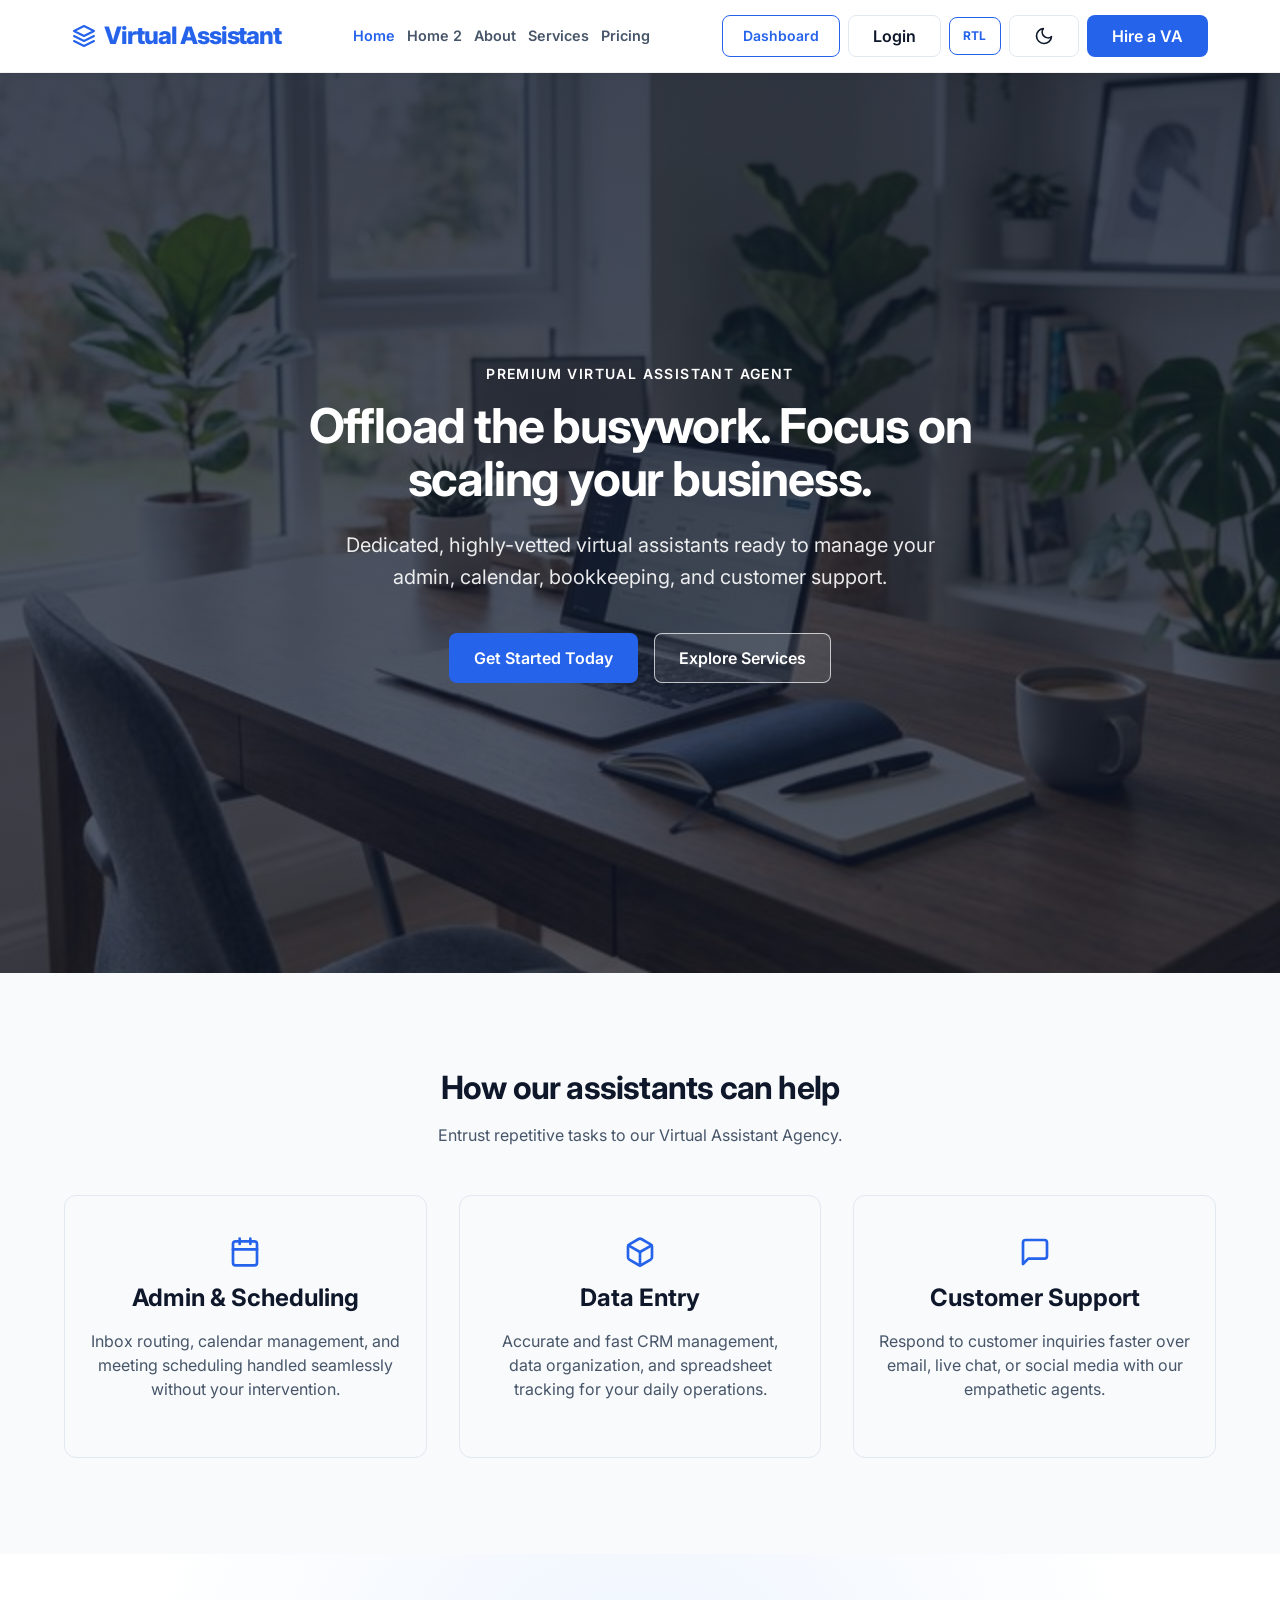
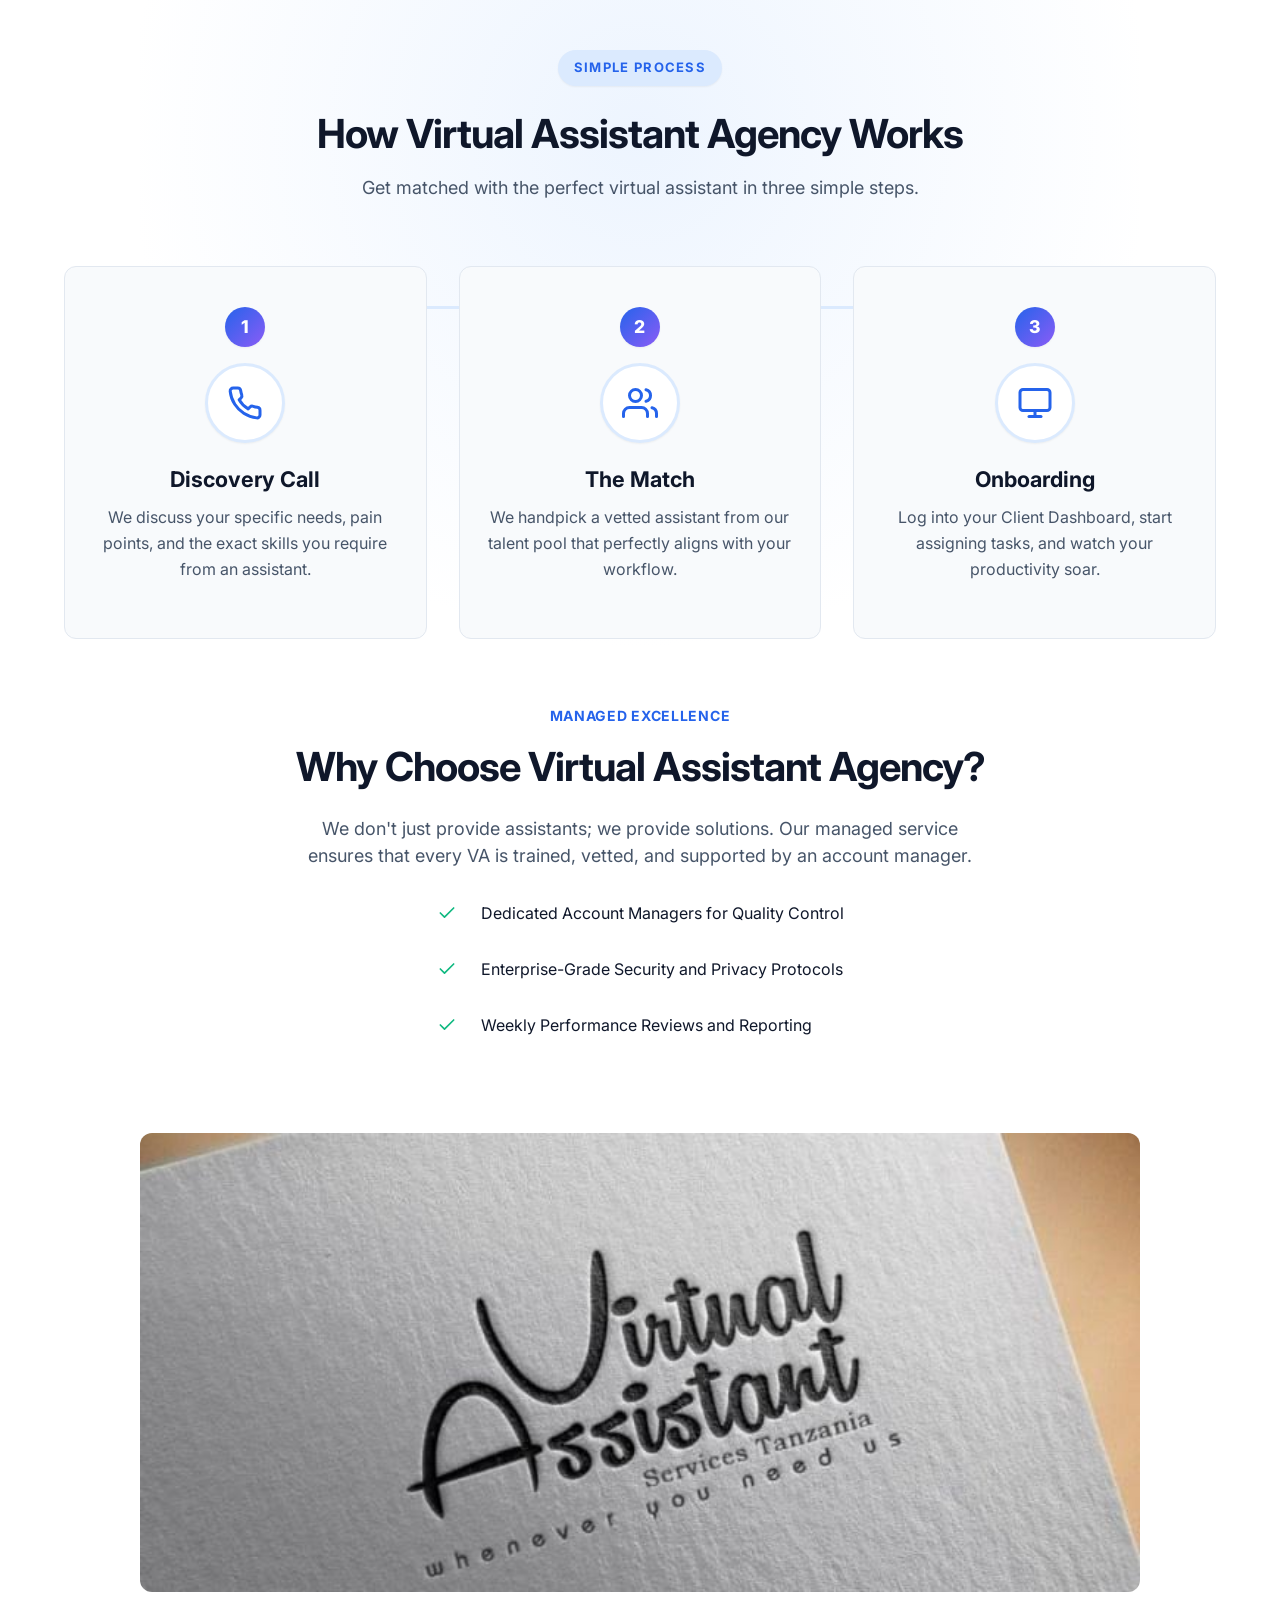
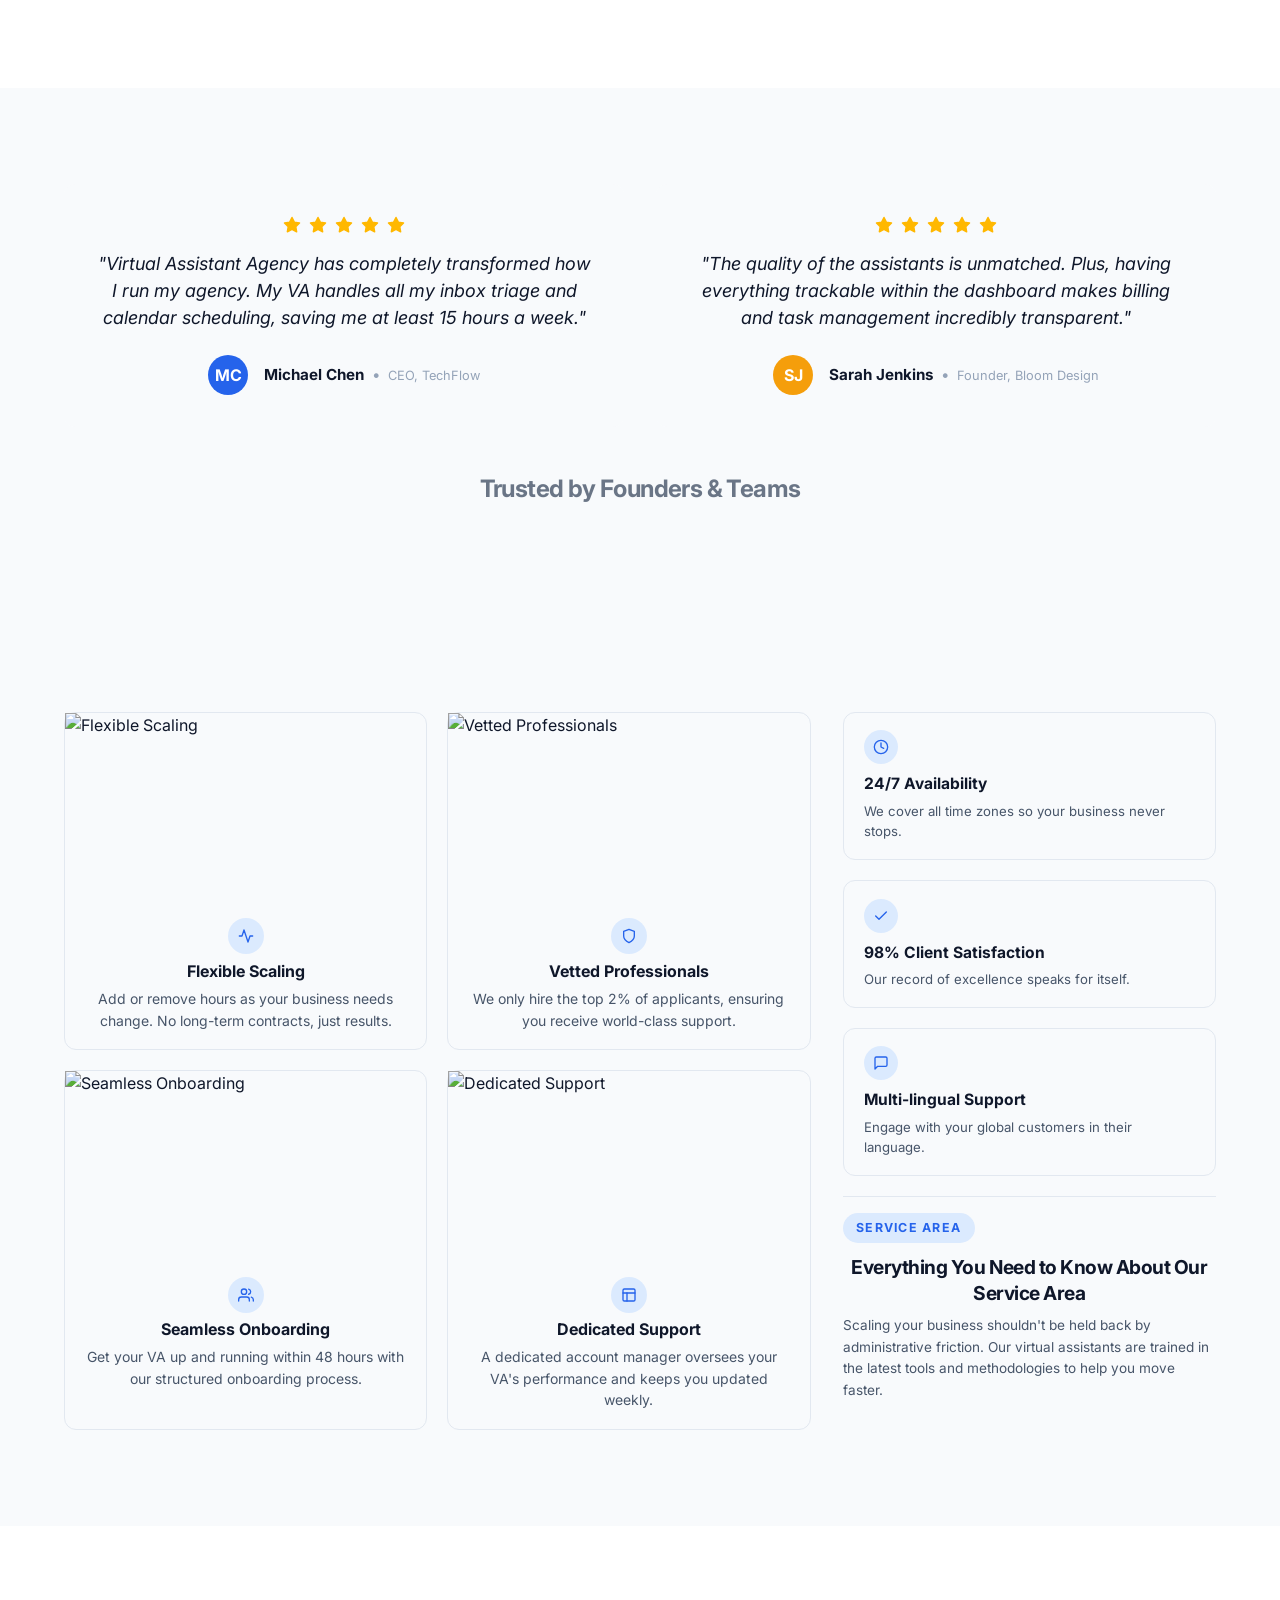
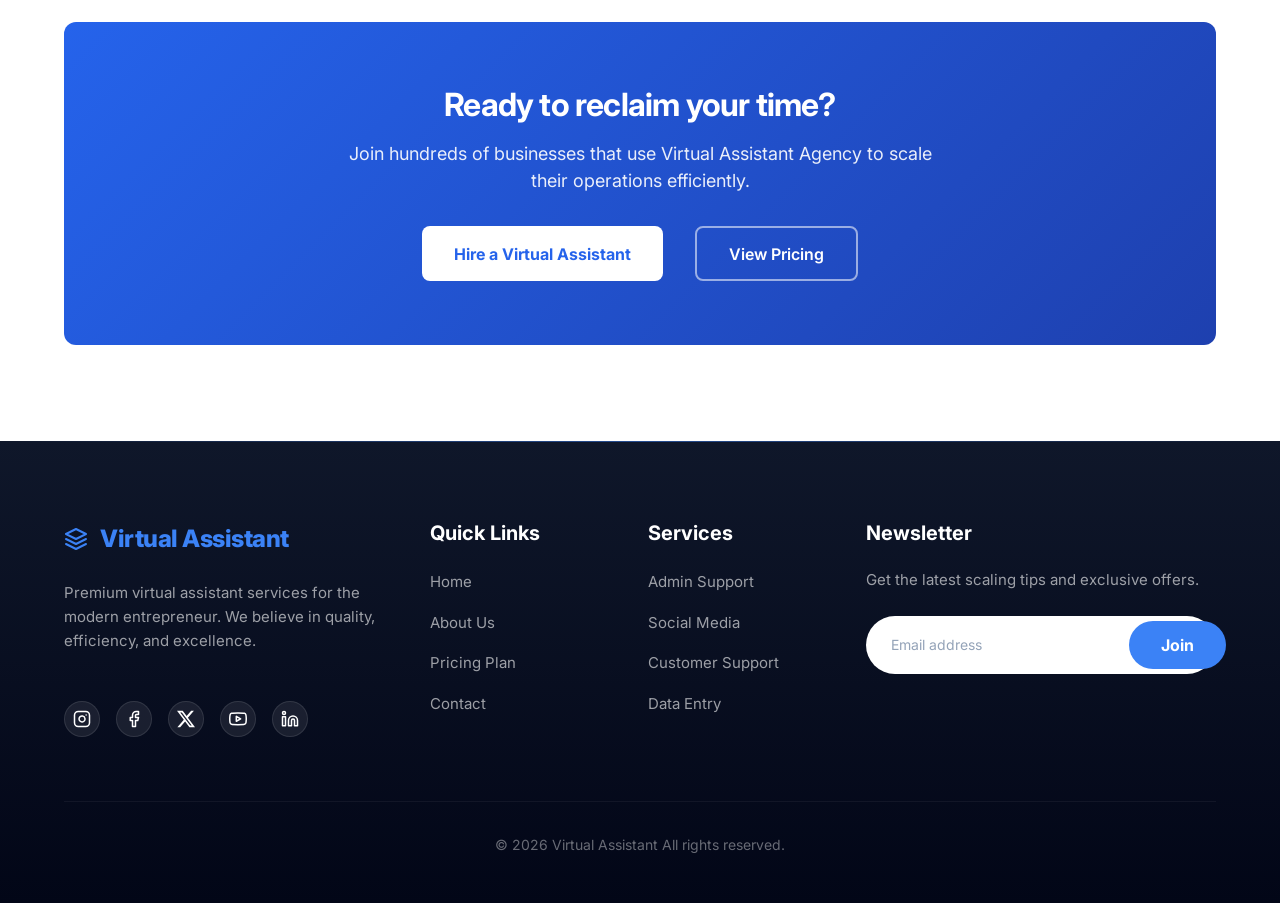
==== commit a641d4fb: "fourth correction" ====
--- a/index.html
+++ b/index.html
@@ -44,6 +44,14 @@
                 <a href="login.html" class="mobile-only">Login</a>
                 <a href="signup.html" class="btn btn-primary mobile-only" style="margin-top: 1rem; text-align: center; color: white !important;">Hire a VA</a>
             </nav>
+            <button class="mobile-menu-btn" aria-label="Toggle Menu" aria-expanded="false">
+                <svg xmlns="http://www.w3.org/2000/svg" width="24" height="24" viewBox="0 0 24 24" fill="none"
+                    stroke="currentColor" stroke-width="2" stroke-linecap="round" stroke-linejoin="round">
+                    <line x1="3" y1="6" x2="21" y2="6"></line>
+                    <line x1="3" y1="12" x2="21" y2="12"></line>
+                    <line x1="3" y1="18" x2="21" y2="18"></line>
+                </svg>
+            </button>
 
             <div class="nav-actions">
                 
@@ -86,9 +94,9 @@
                     <h2>How our assistants can help</h2>
                     <p>Entrust repetitive tasks to our Virtual Assistant Agency.</p>
                 </div>
-                <div class="grid grid-cols-1 sm:grid-cols-2 lg:grid-cols-3 gap-4">
+                <div class="flex flex-wrap justify-center gap-8">
                     <!-- Feature Card 1 -->
-                    <div class="card card-hover-3d flex flex-col items-center text-center reveal">
+                    <div class="card card-hover-3d flex flex-col items-center text-center reveal" style="flex: 1 1 350px; max-width: 400px; padding: 2.5rem 1.5rem;">
                         <div style="margin-bottom: 16px; color: var(--primary-color);">
                             <svg xmlns="http://www.w3.org/2000/svg" width="32" height="32" viewBox="0 0 24 24"
                                 fill="none" stroke="currentColor" stroke-width="2" stroke-linecap="round"
@@ -104,7 +112,7 @@
                             intervention.</p>
                     </div>
                     <!-- Feature Card 2 -->
-                    <div class="card card-hover-3d flex flex-col items-center text-center reveal">
+                    <div class="card card-hover-3d flex flex-col items-center text-center reveal" style="flex: 1 1 350px; max-width: 400px; padding: 2.5rem 1.5rem;">
                         <div style="margin-bottom: 16px; color: var(--primary-color);">
                             <svg xmlns="http://www.w3.org/2000/svg" width="32" height="32" viewBox="0 0 24 24"
                                 fill="none" stroke="currentColor" stroke-width="2" stroke-linecap="round"
@@ -120,7 +128,7 @@
                             operations.</p>
                     </div>
                     <!-- Feature Card 3 -->
-                    <div class="card card-hover-3d flex flex-col items-center text-center reveal">
+                    <div class="card card-hover-3d flex flex-col items-center text-center reveal" style="flex: 1 1 350px; max-width: 400px; padding: 2.5rem 1.5rem;">
                         <div style="margin-bottom: 16px; color: var(--primary-color);">
                             <svg xmlns="http://www.w3.org/2000/svg" width="32" height="32" viewBox="0 0 24 24"
                                 fill="none" stroke="currentColor" stroke-width="2" stroke-linecap="round"
@@ -321,13 +329,16 @@
                             "Virtual Assistant Agency has completely transformed how I run my agency. My VA handles all
                             my inbox triage
                             and calendar scheduling, saving me at least 15 hours a week."</p>
-                        <div class="flex items-center justify-center gap-2">
+                        <div class="flex items-center justify-center gap-2" style="margin-top: auto;">
                             <div
                                 style="width: 40px; height: 40px; border-radius: 50%; background-color: var(--primary-color); color: white; display: flex; align-items: center; justify-content: center; font-weight: 700;">
                                 MC</div>
                             <div style="text-align: left;">
-                                <div style="font-weight: 600; color: var(--text-primary);">Michael Chen</div>
-                                <div style="font-size: 0.75rem; color: var(--text-tertiary);">CEO, TechFlow</div>
+                                <div style="color: var(--text-primary); font-size: 0.95rem;">
+                                    <strong style="font-weight: 700;">Michael Chen</strong>
+                                    <span style="color: var(--text-tertiary); margin: 0 4px;">•</span>
+                                    <span style="font-size: 0.8rem; color: var(--text-tertiary);">CEO, TechFlow</span>
+                                </div>
                             </div>
                         </div>
                     </div>
@@ -343,13 +354,15 @@
                             style="font-size: 1.125rem; font-style: italic; color: var(--text-primary); margin-bottom: 24px; text-align: center;">
                             "The quality of the assistants is unmatched. Plus, having everything trackable within the
                             dashboard makes billing and task management incredibly transparent."</p>
-                        <div class="flex items-center justify-center gap-2">
+                        <div class="flex items-center justify-center gap-2" style="margin-top: auto;">
                             <div
                                 style="width: 40px; height: 40px; border-radius: 50%; background-color: var(--warning); color: white; display: flex; align-items: center; justify-content: center; font-weight: 700;">
                                 SJ</div>
                             <div style="text-align: left;">
-                                <div style="font-weight: 600; color: var(--text-primary);">Sarah Jenkins</div>
-                                <div style="font-size: 0.75rem; color: var(--text-tertiary);">Founder, Bloom Design
+                                <div style="color: var(--text-primary); font-size: 0.95rem;">
+                                    <strong style="font-weight: 700;">Sarah Jenkins</strong>
+                                    <span style="color: var(--text-tertiary); margin: 0 4px;">•</span>
+                                    <span style="font-size: 0.8rem; color: var(--text-tertiary);">Founder, Bloom Design</span>
                                 </div>
                             </div>
                         </div>
@@ -707,6 +720,3 @@
 </body>
 
 </html>
-
-
-
--- a/assets/css/style.css
+++ b/assets/css/style.css
@@ -154,13 +154,13 @@
   display: flex !important;
   justify-content: space-between !important;
   align-items: center !important;
-  flex-wrap: wrap !important; /* Allow wrapping to prevent overflow */
+  flex-wrap: nowrap !important; /* Fixed: Prevent wrapping to maintain single line header */
   width: 100%;
   max-width: 1200px;
   margin: 0 auto;
-  padding: 1rem var(--space-4);
-  min-height: 4.5rem;
-  gap: 0.5rem; /* Reduced gap for mobile */
+  padding: 0 var(--space-4); /* Removed vertical padding to use height */
+  height: 4.5rem; /* Ensure consistent height */
+  gap: 1rem;
 }
 
 /* --- DASHBOARD RTL LAYOUT --- */
@@ -415,7 +415,7 @@
   }
 }
 
-@media (min-width: 1024px) {
+@media (min-width: 1100px) {
   .lg\:grid-cols-3 {
     grid-template-columns: repeat(3, minmax(0, 1fr));
   }
@@ -578,6 +578,16 @@
   border-color: #ffffff !important;
 }
 
+@media (max-width: 480px) {
+  #cta-hire-va,
+  #cta-view-pricing {
+    width: 100% !important;
+    white-space: normal !important;
+    text-align: center;
+    padding: 0.85rem 1rem !important;
+  }
+}
+
 /* 3D Card Hover Effect */
 .card-hover-3d {
   transition: all 0.4s cubic-bezier(0.175, 0.885, 0.32, 1.275);
@@ -621,6 +631,8 @@
   overflow: visible;
   perspective: 1000px;
   transform-style: preserve-3d;
+  display: flex;
+  flex-direction: column;
 }
 
 .card:hover {
@@ -785,7 +797,7 @@
 }
 
 .mobile-menu-btn {
-  display: none;
+  display: none !important;
   background: transparent;
   border: 1px solid var(--border-color);
   color: var(--text-primary);
@@ -819,7 +831,7 @@
    RESPONSIVE BREAKPOINTS
    ============================================================ */
 
-/* ─── LAPTOP (1025px → 1200px): full navbar, slightly tighter ─── */
+/* ─── LAPTOP (1101px → 1200px): full navbar, slightly tighter ─── */
 @media (max-width: 1200px) {
   .nav-links {
     gap: 1rem;
@@ -829,12 +841,12 @@
   }
 }
 
-/* ─── TABLET + MOBILE (≤ 1024px): hamburger menu ─── */
-@media (max-width: 1024px) {
+/* ─── TABLET + MOBILE (≤ 1100px): hamburger menu ─── */
+@media (max-width: 1100px) {
 
   /* Show hamburger button */
   .mobile-menu-btn {
-    display: flex;
+    display: flex !important;
     order: 3;
   }
 
@@ -1100,7 +1112,7 @@
   padding: 0.5rem 0;
 }
 
-@media (min-width: 1024px) {
+@media (min-width: 1100px) {
   .footer .flex-wrap {
     align-items: flex-start;
   }
@@ -1410,6 +1422,17 @@
   flex-direction: row-reverse;
 }
 
+[dir="rtl"] .nav-actions {
+  margin-right: auto;
+  margin-left: 0 !important;
+  justify-content: flex-start;
+}
+
+[dir="rtl"] .nav-logo {
+  margin-right: 0 !important;
+  margin-left: auto;
+}
+
 [dir="rtl"] .footer-logo {
   flex-direction: row-reverse;
   gap: 12px;
@@ -1507,8 +1530,12 @@
 
   /* Specific fix for toggle alignment */
   .nav-actions {
-    justify-content: center !important;
+    justify-content: flex-end !important;
     align-self: center !important;
+  }
+
+  [dir="rtl"] .nav-actions {
+    justify-content: flex-start !important;
   }
 
   #rtl-toggle, #theme-toggle, .mobile-menu-btn {
@@ -1529,4 +1556,4 @@
     align-self: center !important;
     margin: 0 !important;
   }
-}+}
--- a/assets/css/footer.css
+++ b/assets/css/footer.css
@@ -200,7 +200,7 @@
     grid-template-columns: repeat(2, 1fr) !important;
     gap: 2.5rem;
   }
-  
+
   .footer-col {
     align-items: flex-start;
     text-align: left;
@@ -212,38 +212,81 @@
 }
 
 @media (max-width: 768px) {
+  .footer {
+    padding: 3.5rem 1.25rem 2rem;
+    overflow-x: hidden;
+  }
+
   .footer-grid {
     grid-template-columns: 1fr !important;
-    gap: 3rem;
-  }
-  
+    gap: 2.5rem;
+  }
+
   .footer-col {
     align-items: center !important;
     text-align: center !important;
+    width: 100%;
   }
 
   .footer-logo {
     justify-content: center;
   }
 
+  .footer-desc {
+    max-width: 320px;
+    margin: 0 auto;
+  }
+
   .col-links {
     align-items: center;
-  }
-
-  .footer {
-    padding: 4rem 1rem 2rem;
+    width: 100%;
+  }
+
+  .social-links-reference {
+    justify-content: center;
+    margin-top: 0.75rem;
+  }
+
+  .pill-newsletter {
+    max-width: 100%;
+    width: 100%;
+    box-sizing: border-box;
+    flex-wrap: nowrap;
+  }
+
+  .pill-newsletter input {
+    min-width: 0;
+    flex: 1;
+    padding: 0.75rem 0.75rem;
+  }
+
+  .pill-newsletter button {
+    flex-shrink: 0;
+    padding: 0.75rem 1.25rem;
+    white-space: nowrap;
+  }
+
+  .footer-bottom-reference {
+    padding-top: 1.5rem;
+    text-align: center;
   }
 }
 
 @media (max-width: 400px) {
   .footer {
-    padding: 4rem 0.75rem 2rem;
-  }
+    padding: 3rem 1rem 1.5rem;
+  }
+
   .pill-newsletter button {
-    padding: 0.75rem 1.25rem;
+    padding: 0.65rem 1rem;
     font-size: 0.8125rem;
   }
+
   .col-title {
-    font-size: 1.15rem;
-  }
-}
+    font-size: 1.1rem;
+  }
+
+  .footer-desc {
+    font-size: 0.875rem;
+  }
+}
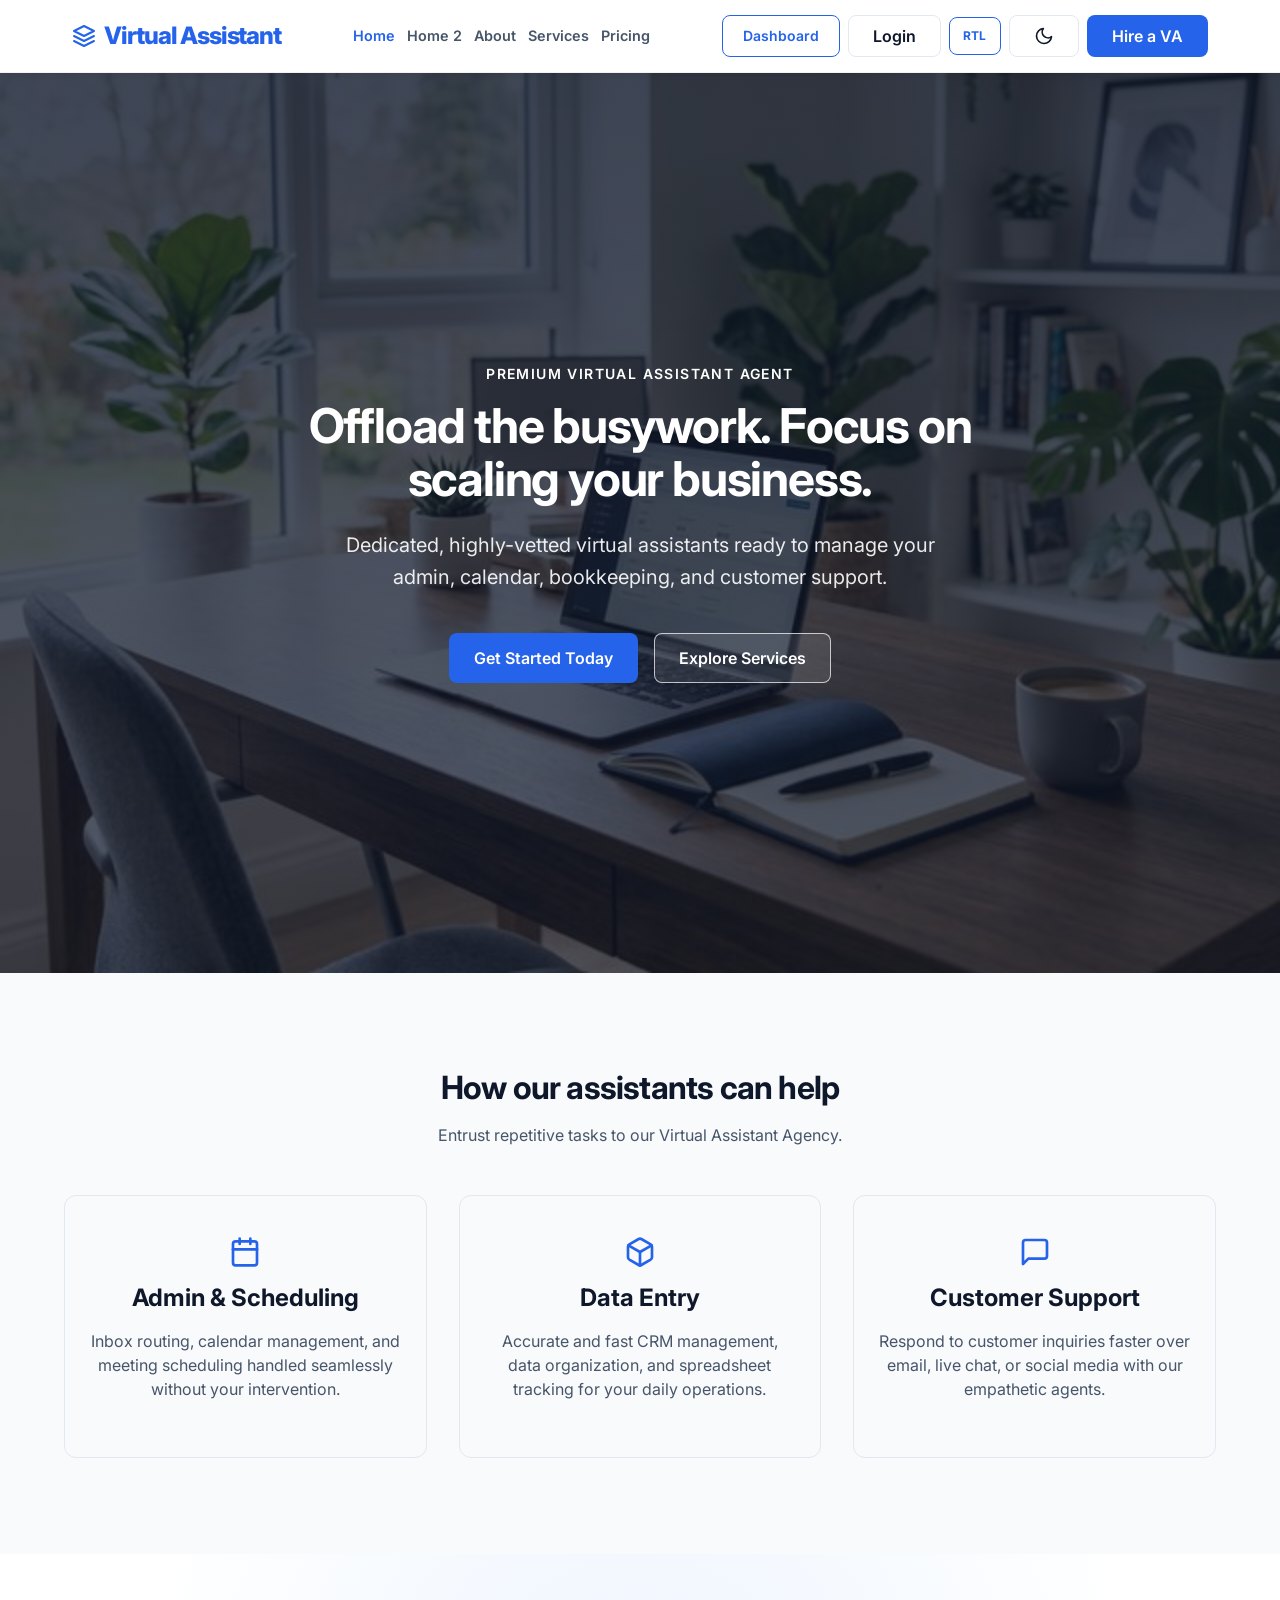
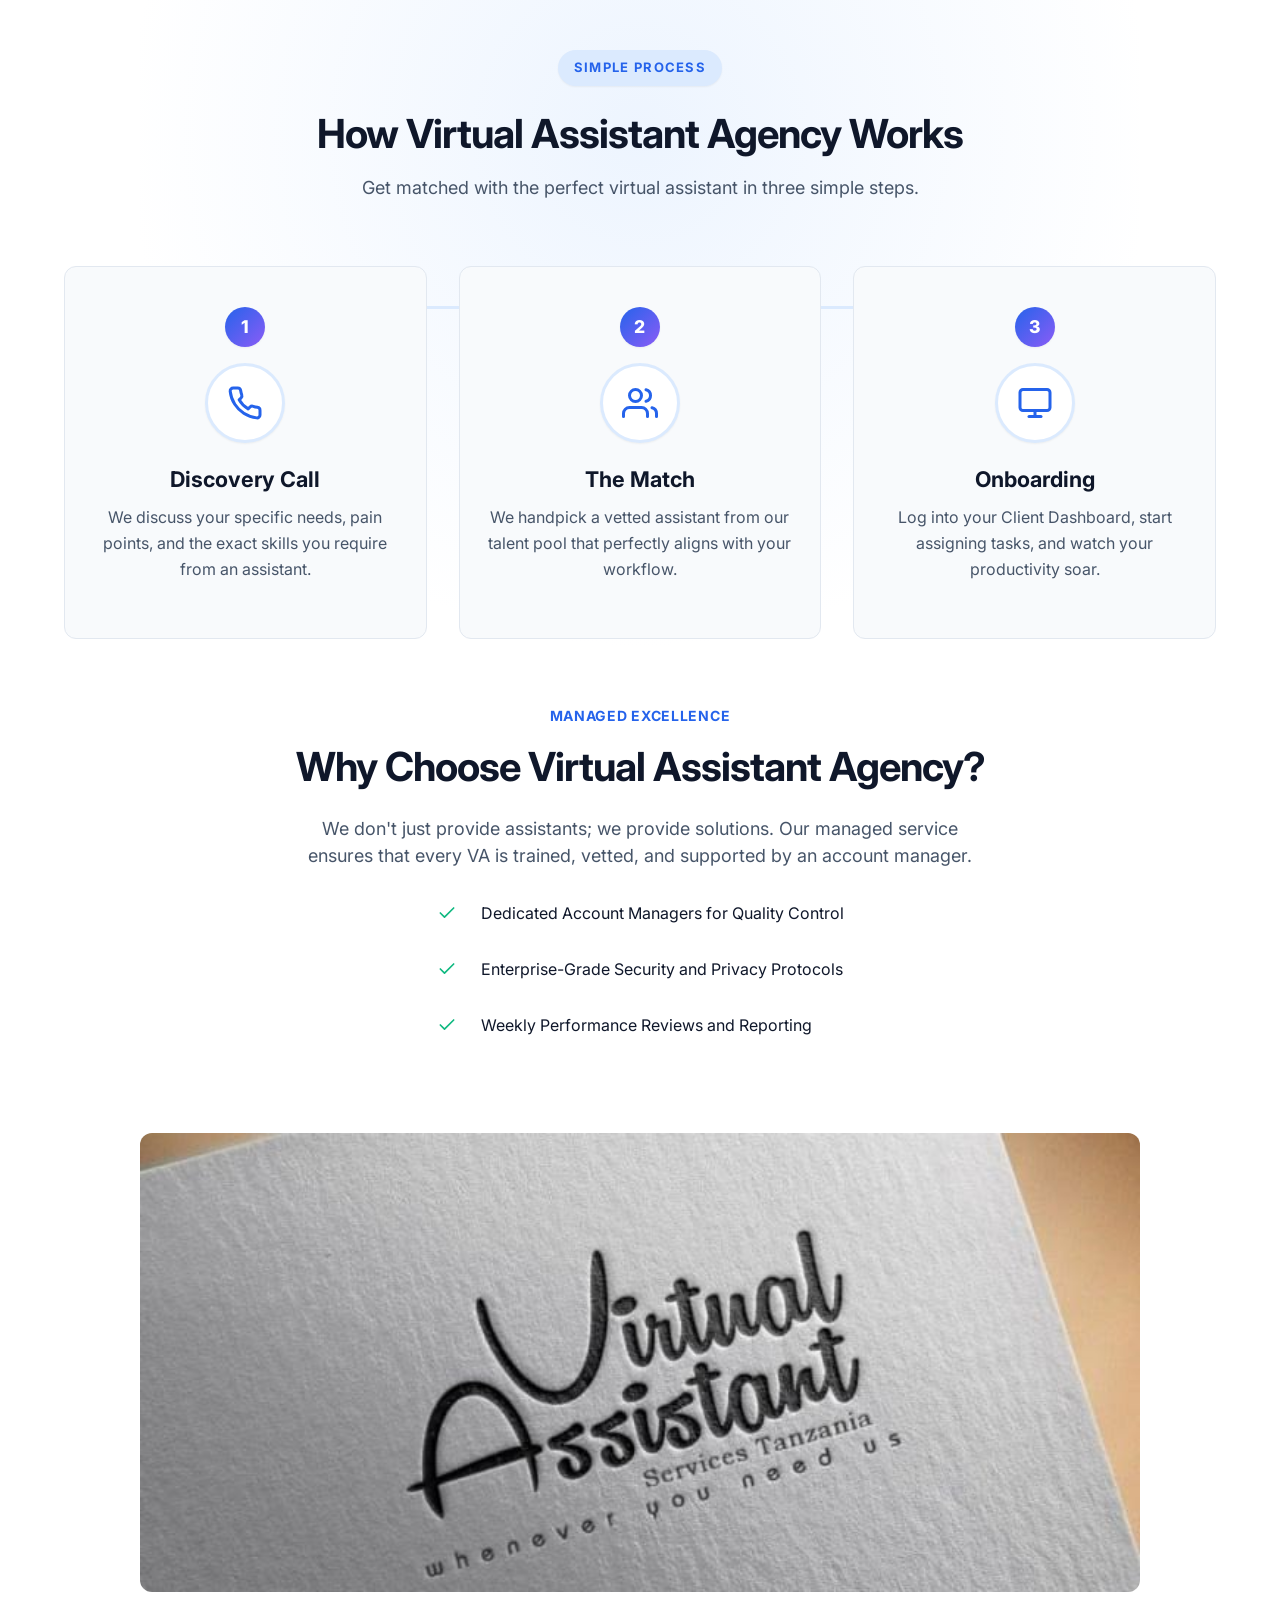
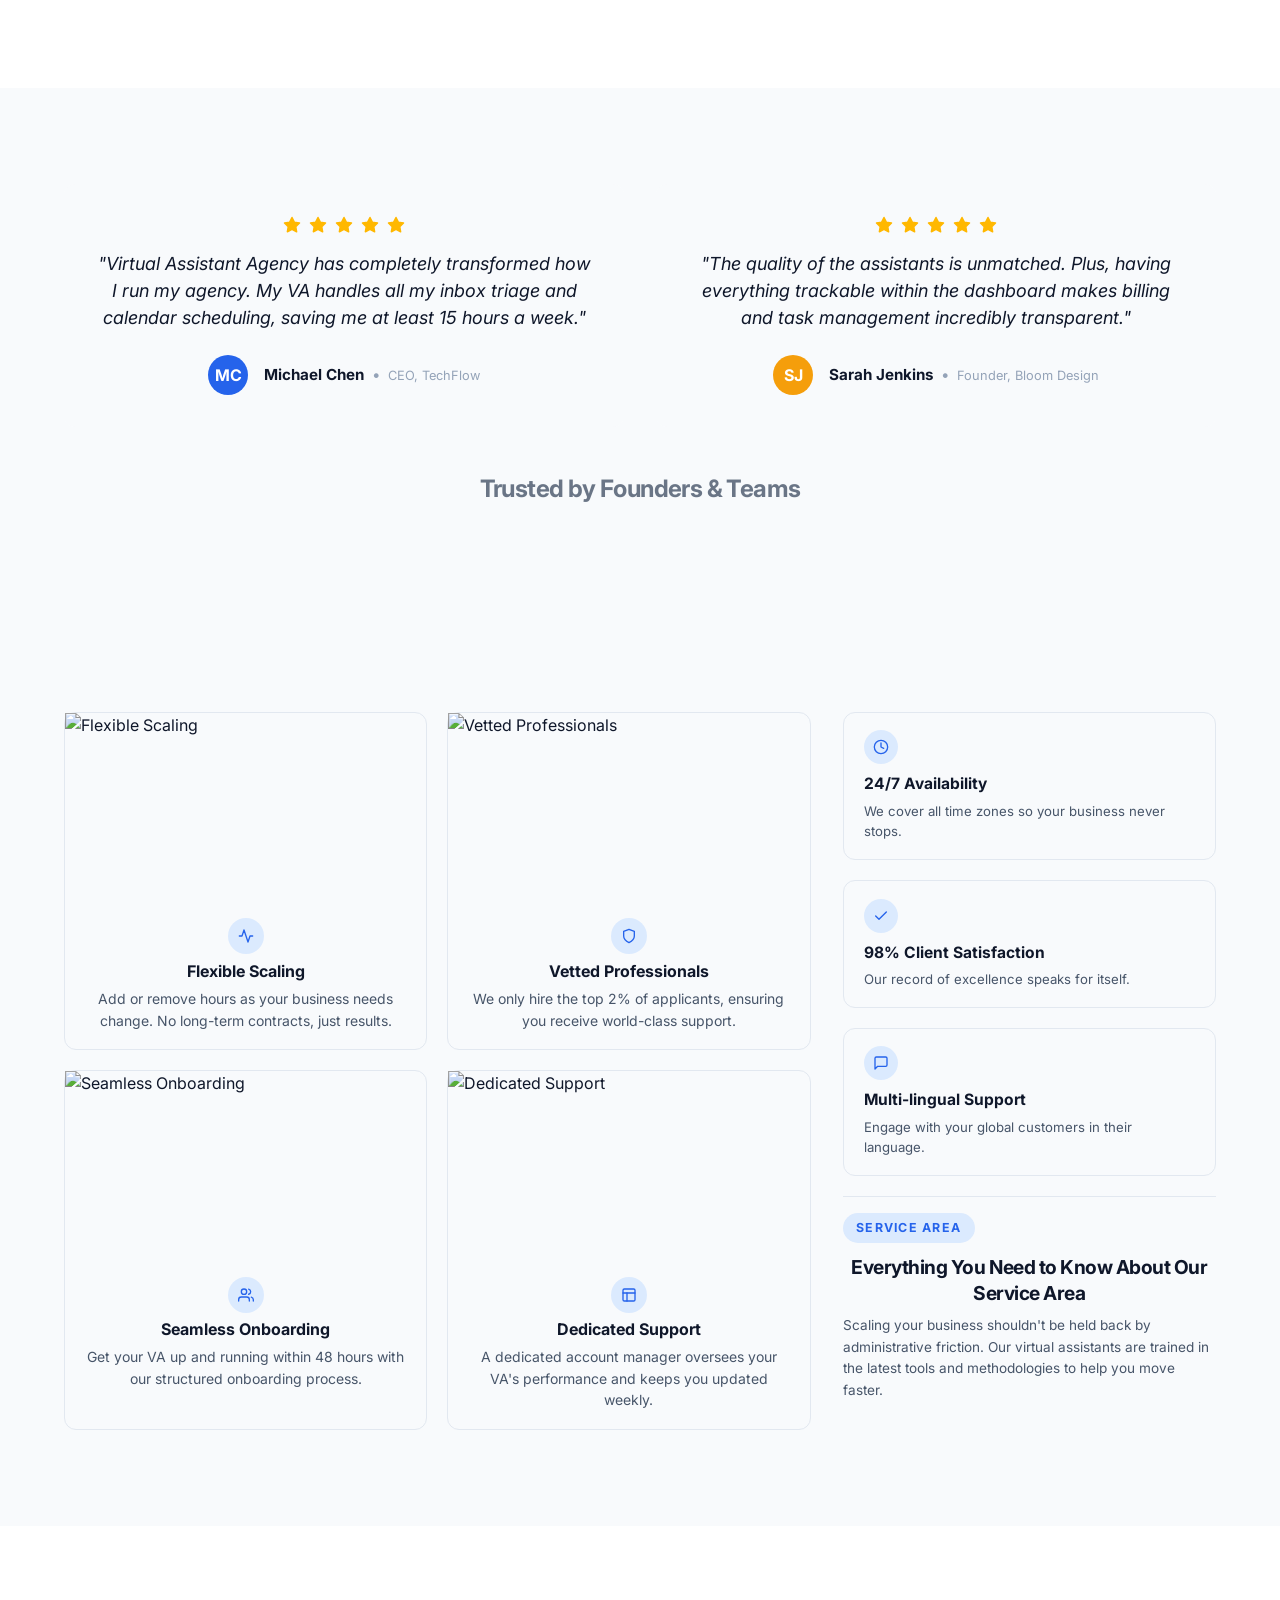
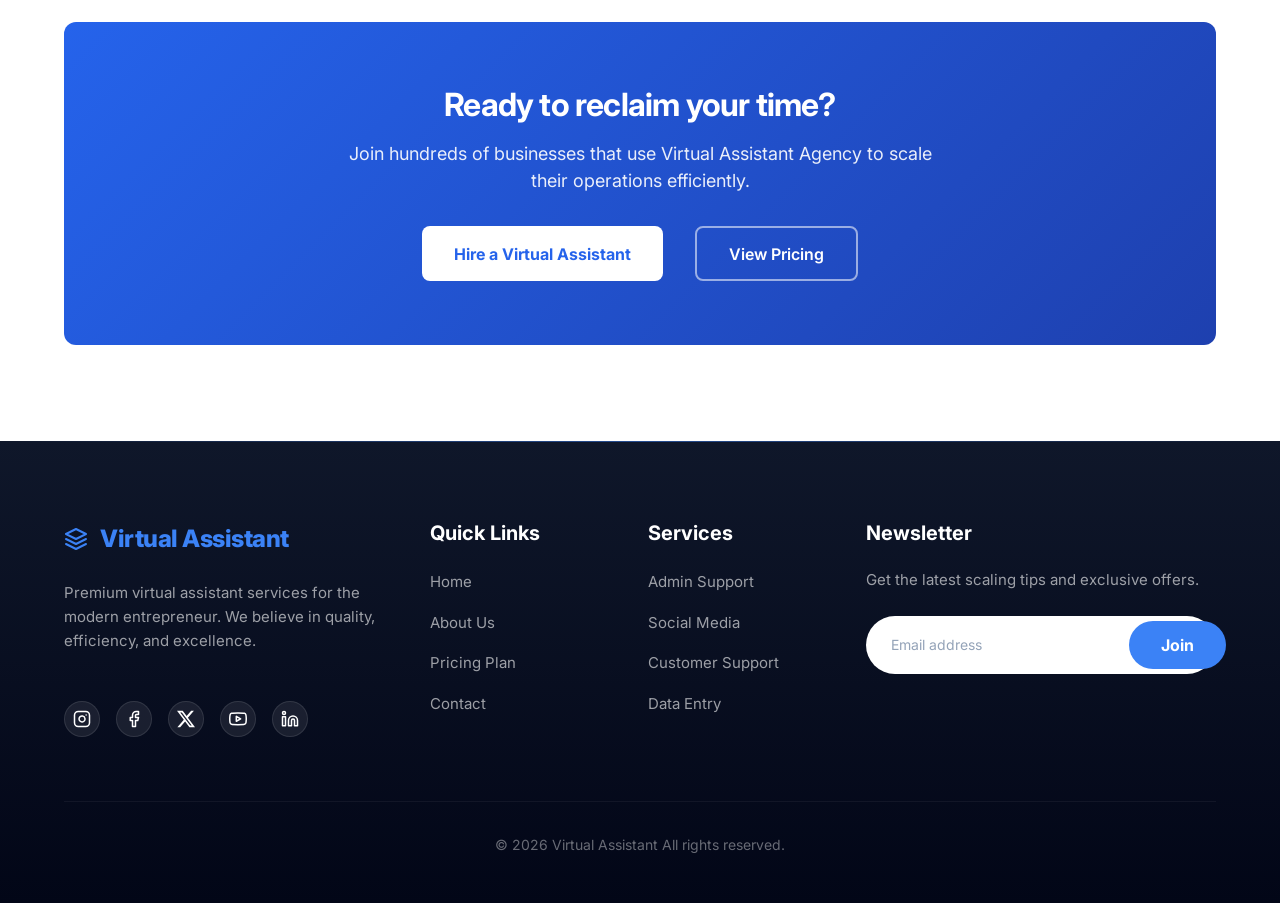
==== commit 58610a3b: "corrections" ====
--- a/index.html
+++ b/index.html
@@ -94,9 +94,9 @@
                     <h2>How our assistants can help</h2>
                     <p>Entrust repetitive tasks to our Virtual Assistant Agency.</p>
                 </div>
-                <div class="flex flex-wrap justify-center gap-8">
+                <div class="grid grid-cols-1 md:grid-cols-3 gap-8">
                     <!-- Feature Card 1 -->
-                    <div class="card card-hover-3d flex flex-col items-center text-center reveal" style="flex: 1 1 350px; max-width: 400px; padding: 2.5rem 1.5rem;">
+                    <div class="card card-hover-3d flex flex-col items-center text-center reveal" style="padding: 2.5rem 1.5rem;">
                         <div style="margin-bottom: 16px; color: var(--primary-color);">
                             <svg xmlns="http://www.w3.org/2000/svg" width="32" height="32" viewBox="0 0 24 24"
                                 fill="none" stroke="currentColor" stroke-width="2" stroke-linecap="round"
@@ -112,7 +112,7 @@
                             intervention.</p>
                     </div>
                     <!-- Feature Card 2 -->
-                    <div class="card card-hover-3d flex flex-col items-center text-center reveal" style="flex: 1 1 350px; max-width: 400px; padding: 2.5rem 1.5rem;">
+                    <div class="card card-hover-3d flex flex-col items-center text-center reveal" style="padding: 2.5rem 1.5rem;">
                         <div style="margin-bottom: 16px; color: var(--primary-color);">
                             <svg xmlns="http://www.w3.org/2000/svg" width="32" height="32" viewBox="0 0 24 24"
                                 fill="none" stroke="currentColor" stroke-width="2" stroke-linecap="round"
@@ -128,7 +128,7 @@
                             operations.</p>
                     </div>
                     <!-- Feature Card 3 -->
-                    <div class="card card-hover-3d flex flex-col items-center text-center reveal" style="flex: 1 1 350px; max-width: 400px; padding: 2.5rem 1.5rem;">
+                    <div class="card card-hover-3d flex flex-col items-center text-center reveal" style="padding: 2.5rem 1.5rem;">
                         <div style="margin-bottom: 16px; color: var(--primary-color);">
                             <svg xmlns="http://www.w3.org/2000/svg" width="32" height="32" viewBox="0 0 24 24"
                                 fill="none" stroke="currentColor" stroke-width="2" stroke-linecap="round"
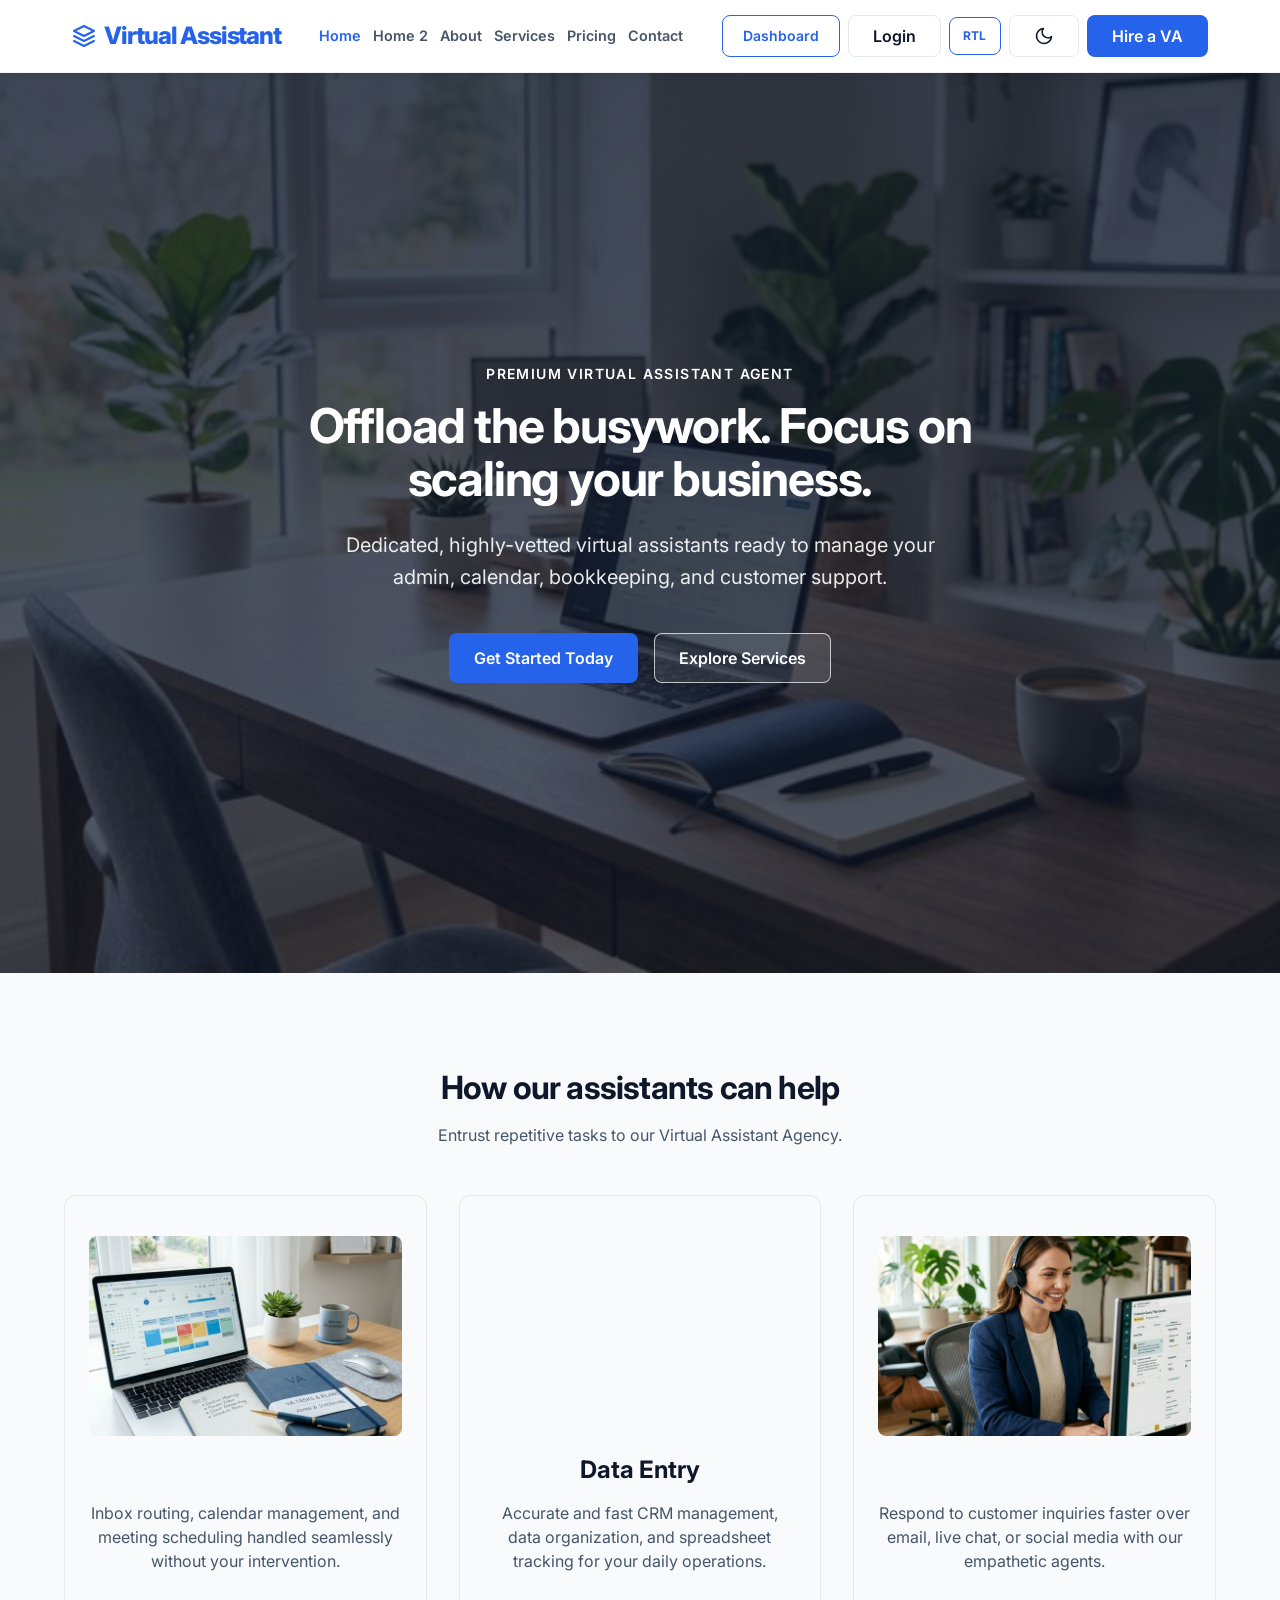
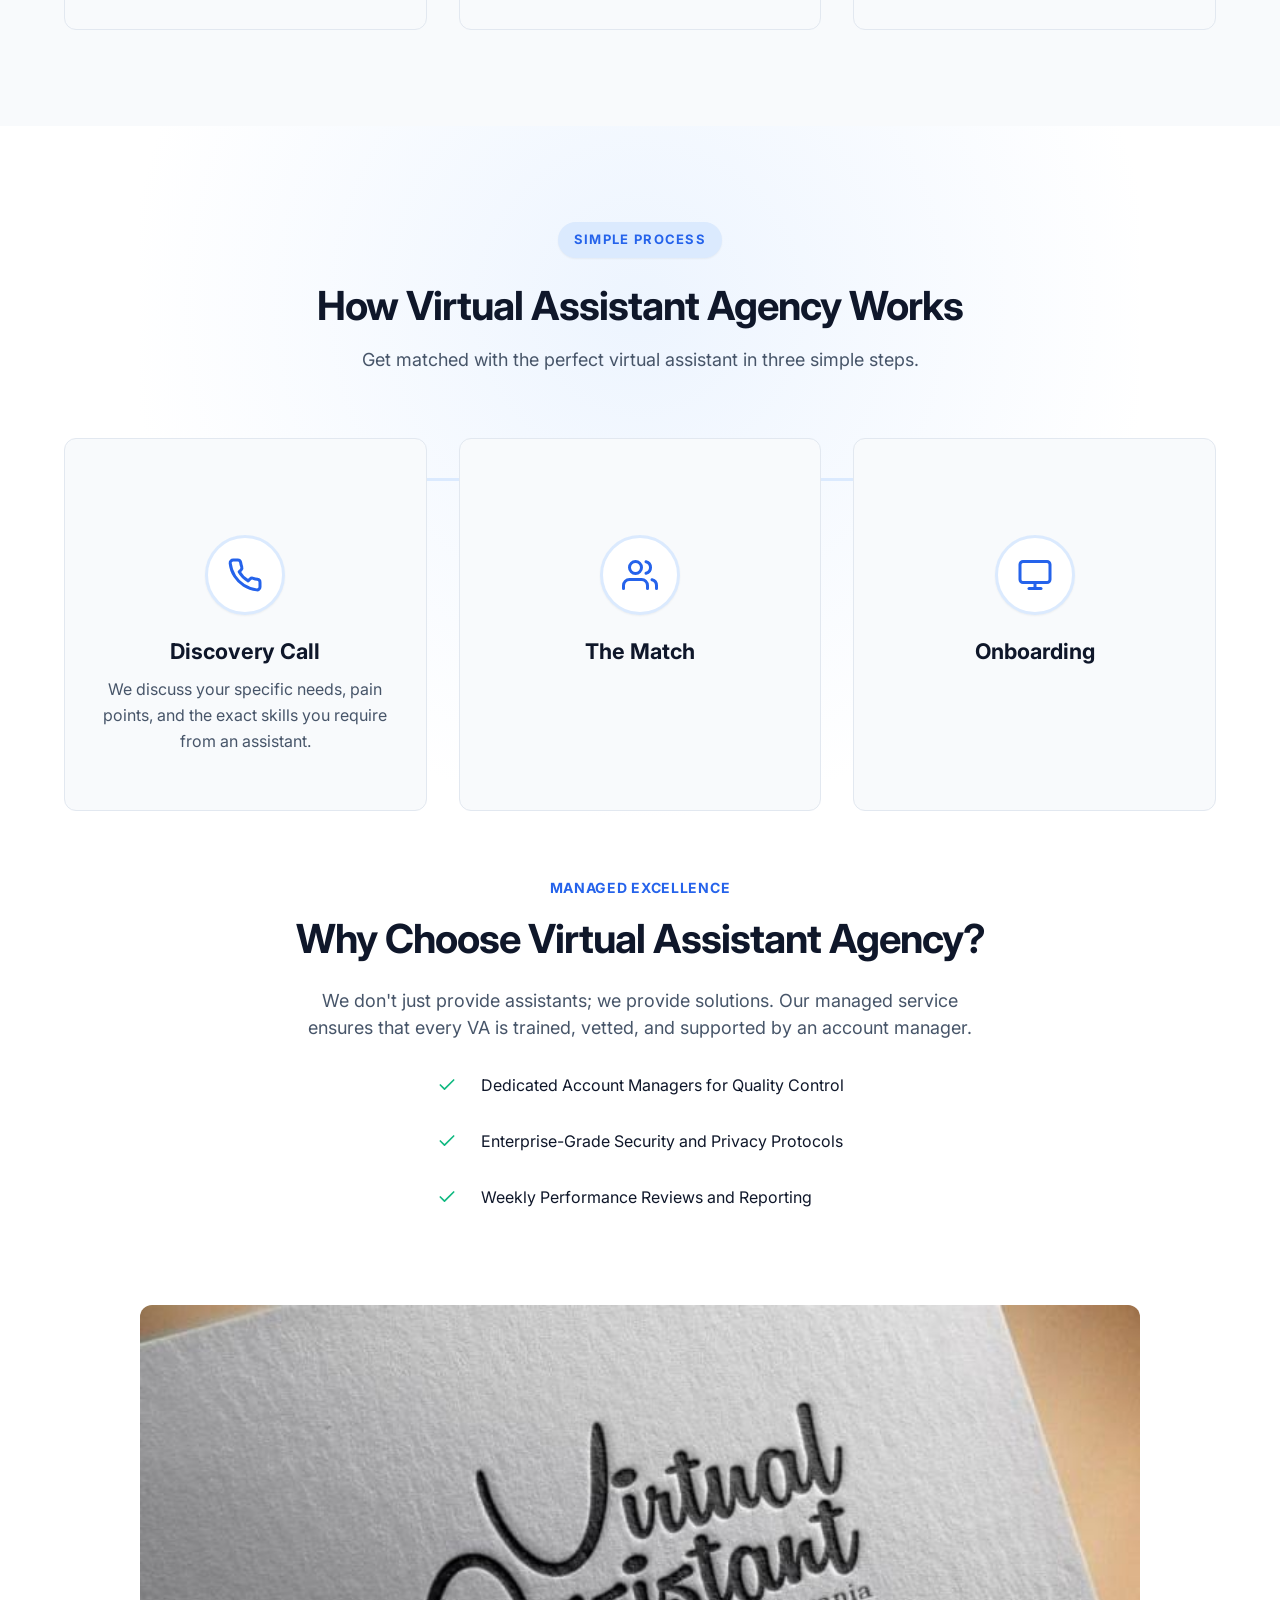
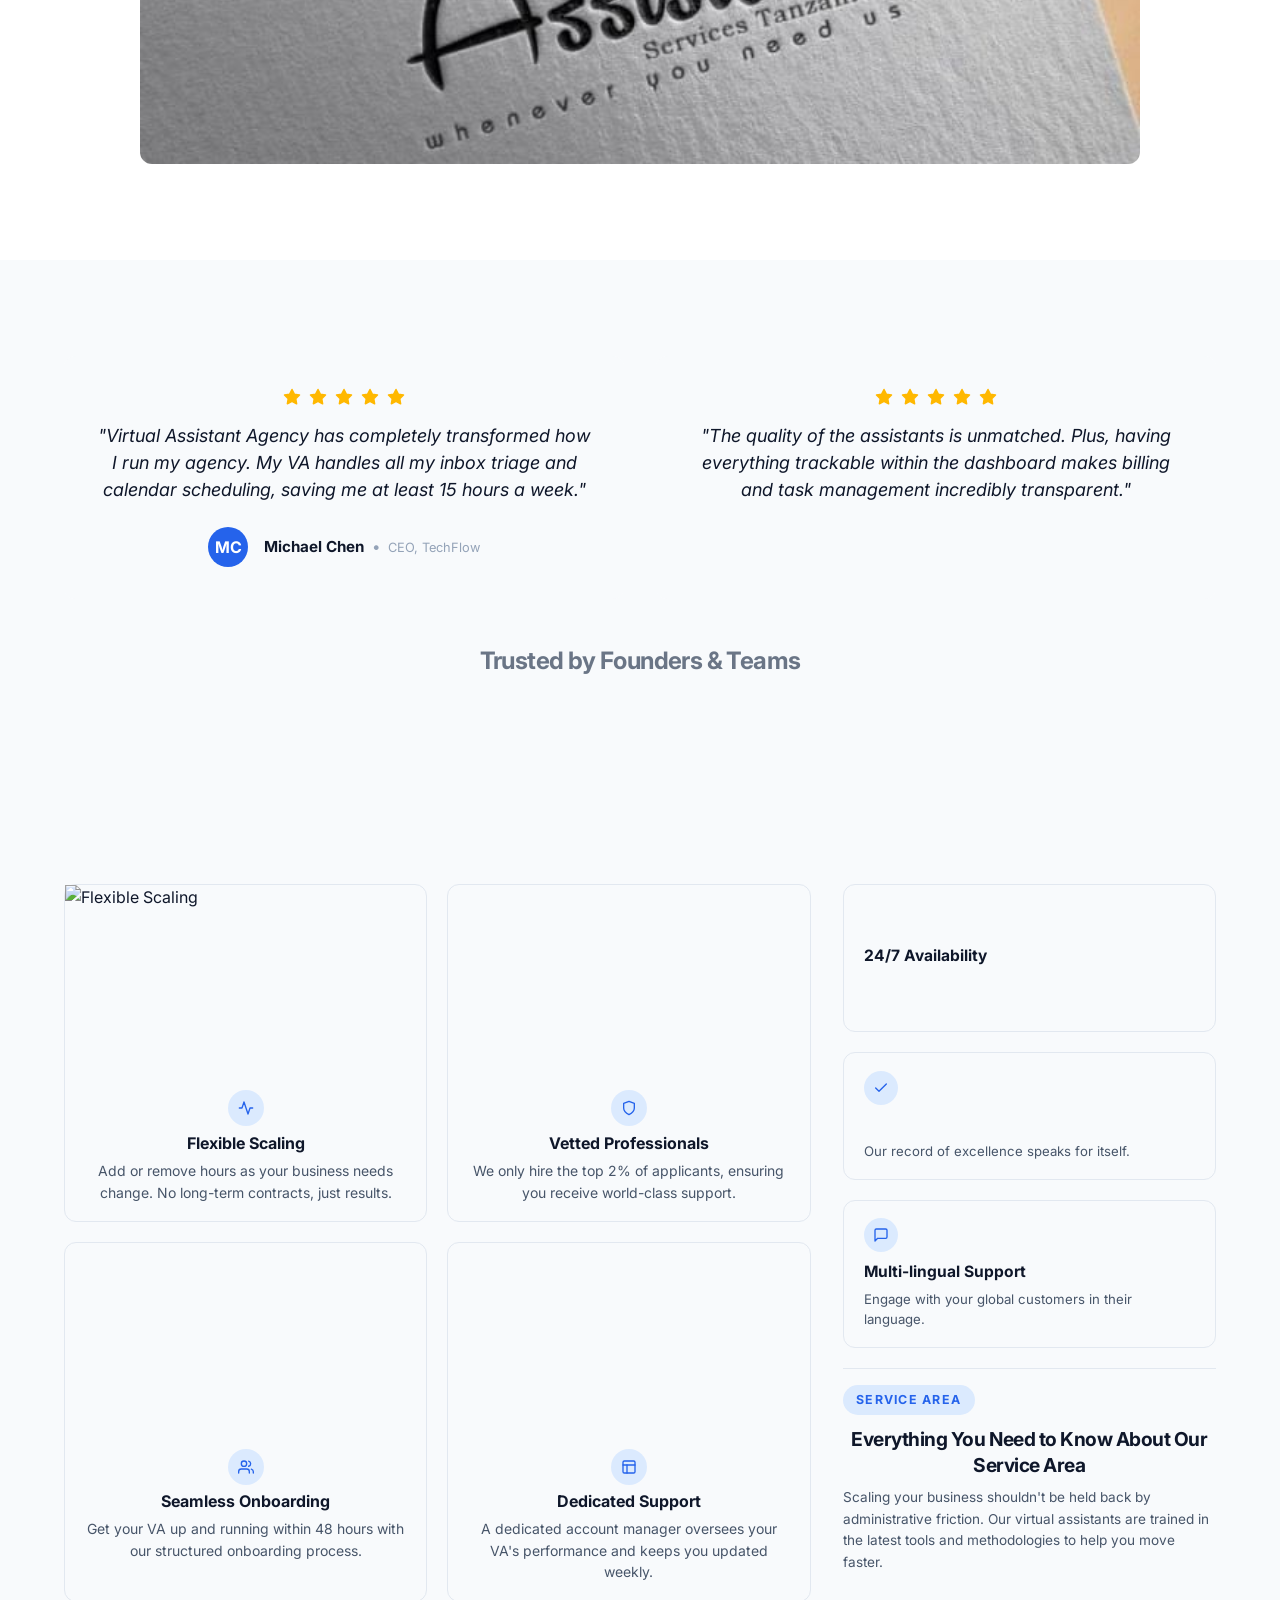
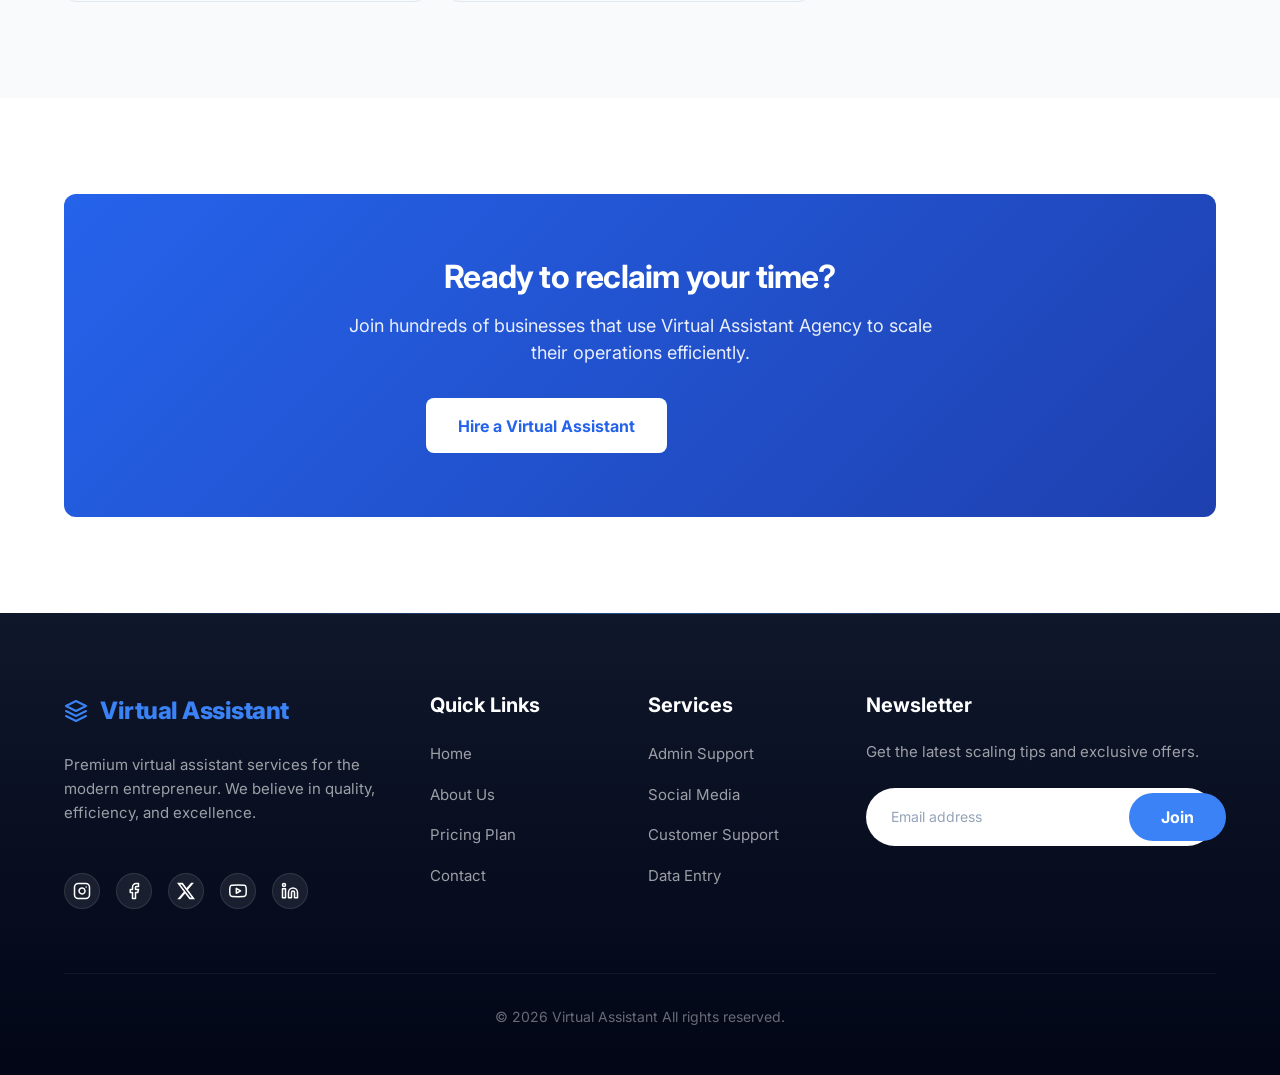
==== commit 5c0ce1a8: "sixth correction" ====
--- a/index.html
+++ b/index.html
@@ -40,6 +40,7 @@
                 <a href="about.html">About</a>
                 <a href="services.html">Services</a>
                 <a href="pricing.html">Pricing</a>
+                <a href="contact.html">Contact</a>
                 <a href="dashboard.html" class="mobile-only">Dashboard</a>
                 <a href="login.html" class="mobile-only">Login</a>
                 <a href="signup.html" class="btn btn-primary mobile-only" style="margin-top: 1rem; text-align: center; color: white !important;">Hire a VA</a>
@@ -97,15 +98,8 @@
                 <div class="grid grid-cols-1 md:grid-cols-3 gap-8">
                     <!-- Feature Card 1 -->
                     <div class="card card-hover-3d flex flex-col items-center text-center reveal" style="padding: 2.5rem 1.5rem;">
-                        <div style="margin-bottom: 16px; color: var(--primary-color);">
-                            <svg xmlns="http://www.w3.org/2000/svg" width="32" height="32" viewBox="0 0 24 24"
-                                fill="none" stroke="currentColor" stroke-width="2" stroke-linecap="round"
-                                stroke-linejoin="round">
-                                <rect x="3" y="4" width="18" height="18" rx="2" ry="2" />
-                                <line x1="16" y1="2" x2="16" y2="6" />
-                                <line x1="8" y1="2" x2="8" y2="6" />
-                                <line x1="3" y1="10" x2="21" y2="10" />
-                            </svg>
+                        <div class="card-img-container" style="margin-bottom: 20px; width: 100%; height: 200px; overflow: hidden; border-radius: var(--radius-md);">
+                            <img src="assets/images/admin_scheduling.png" alt="Admin & Scheduling" style="width: 100%; height: 100%; object-fit: cover;">
                         </div>
                         <h3>Admin & Scheduling</h3>
                         <p>Inbox routing, calendar management, and meeting scheduling handled seamlessly without your
@@ -113,15 +107,8 @@
                     </div>
                     <!-- Feature Card 2 -->
                     <div class="card card-hover-3d flex flex-col items-center text-center reveal" style="padding: 2.5rem 1.5rem;">
-                        <div style="margin-bottom: 16px; color: var(--primary-color);">
-                            <svg xmlns="http://www.w3.org/2000/svg" width="32" height="32" viewBox="0 0 24 24"
-                                fill="none" stroke="currentColor" stroke-width="2" stroke-linecap="round"
-                                stroke-linejoin="round">
-                                <path
-                                    d="M21 16V8a2 2 0 0 0-1-1.73l-7-4a2 2 0 0 0-2 0l-7 4A2 2 0 0 0 3 8v8a2 2 0 0 0 1 1.73l7 4a2 2 0 0 0 2 0l7-4A2 2 0 0 0 21 16z" />
-                                <polyline points="3.27 6.96 12 12.01 20.73 6.96" />
-                                <line x1="12" y1="22.08" x2="12" y2="12" />
-                            </svg>
+                        <div class="card-img-container" style="margin-bottom: 20px; width: 100%; height: 200px; overflow: hidden; border-radius: var(--radius-md);">
+                            <img src="assets/images/data_entry.png" alt="Data Entry" style="width: 100%; height: 100%; object-fit: cover;">
                         </div>
                         <h3>Data Entry</h3>
                         <p>Accurate and fast CRM management, data organization, and spreadsheet tracking for your daily
@@ -129,12 +116,8 @@
                     </div>
                     <!-- Feature Card 3 -->
                     <div class="card card-hover-3d flex flex-col items-center text-center reveal" style="padding: 2.5rem 1.5rem;">
-                        <div style="margin-bottom: 16px; color: var(--primary-color);">
-                            <svg xmlns="http://www.w3.org/2000/svg" width="32" height="32" viewBox="0 0 24 24"
-                                fill="none" stroke="currentColor" stroke-width="2" stroke-linecap="round"
-                                stroke-linejoin="round">
-                                <path d="M21 15a2 2 0 0 1-2 2H7l-4 4V5a2 2 0 0 1 2-2h14a2 2 0 0 1 2 2z" />
-                            </svg>
+                        <div class="card-img-container" style="margin-bottom: 20px; width: 100%; height: 200px; overflow: hidden; border-radius: var(--radius-md);">
+                            <img src="assets/images/customer_support.png" alt="Customer Support" style="width: 100%; height: 100%; object-fit: cover;">
                         </div>
                         <h3>Customer Support</h3>
                         <p>Respond to customer inquiries faster over email, live chat, or social media with our
@@ -676,17 +659,17 @@
         </section>
 
         <!-- CTA Section -->
-        <section class="section" style="position: relative; z-index: 100 !important;">
+        <section class="section" style="position: relative;">
             <div class="container">
                 <div class="card text-center flex flex-col items-center justify-center p-8"
-                    style="background: linear-gradient(135deg, var(--primary-color) 0%, #1e40af 100%); border: none; padding: 4rem 2rem; position: relative; z-index: 100 !important;">
+                    style="background: linear-gradient(135deg, var(--primary-color) 0%, #1e40af 100%); border: none; padding: 4rem 2rem; position: relative;">
                     <h2 style="color: white; margin-bottom: 16px; font-size: 2rem;">Ready to reclaim your time?</h2>
                     <p
                         style="color: rgba(255, 255, 255, 0.9); font-size: 1.125rem; max-width: 600px; margin: 0 auto 32px;">
                         Join hundreds of businesses that use Virtual Assistant Agency to scale their operations
                         efficiently.</p>
-                    <div class="flex justify-center gap-4 flex-wrap"
-                        style="position: relative; z-index: 101 !important;">
+                    <div class="cta-button-group flex justify-center gap-4 flex-wrap"
+                        style="position: relative;">
                         <a id="cta-hire-va" href="signup.html?v=3" class="btn btn-cta-white">Hire a Virtual
                             Assistant</a>
                         <a id="cta-view-pricing" href="pricing.html?v=3" class="btn btn-cta-outline">View Pricing</a>
--- a/assets/css/style.css
+++ b/assets/css/style.css
@@ -578,13 +578,33 @@
   border-color: #ffffff !important;
 }
 
+/* CTA Button Group for Mobile */
+.cta-button-group {
+  display: flex;
+  justify-content: center;
+  gap: 1.5rem;
+  flex-wrap: wrap;
+  width: 100%;
+}
+
+@media (max-width: 768px) {
+  .cta-button-group {
+    flex-direction: column;
+    align-items: center;
+    gap: 1.25rem;
+  }
+}
+
 @media (max-width: 480px) {
   #cta-hire-va,
-  #cta-view-pricing {
+  #cta-view-pricing,
+  .cta-button-group .btn {
     width: 100% !important;
+    max-width: 340px;
     white-space: normal !important;
     text-align: center;
-    padding: 0.85rem 1rem !important;
+    padding: 1rem 1.5rem !important;
+    margin-bottom: 0 !important;
   }
 }
 
@@ -673,7 +693,7 @@
 .navbar {
   position: sticky;
   top: 0;
-  z-index: 50;
+  z-index: 2000;
   background-color: rgba(255, 255, 255, 0.85);
   backdrop-filter: blur(12px);
   -webkit-backdrop-filter: blur(12px);
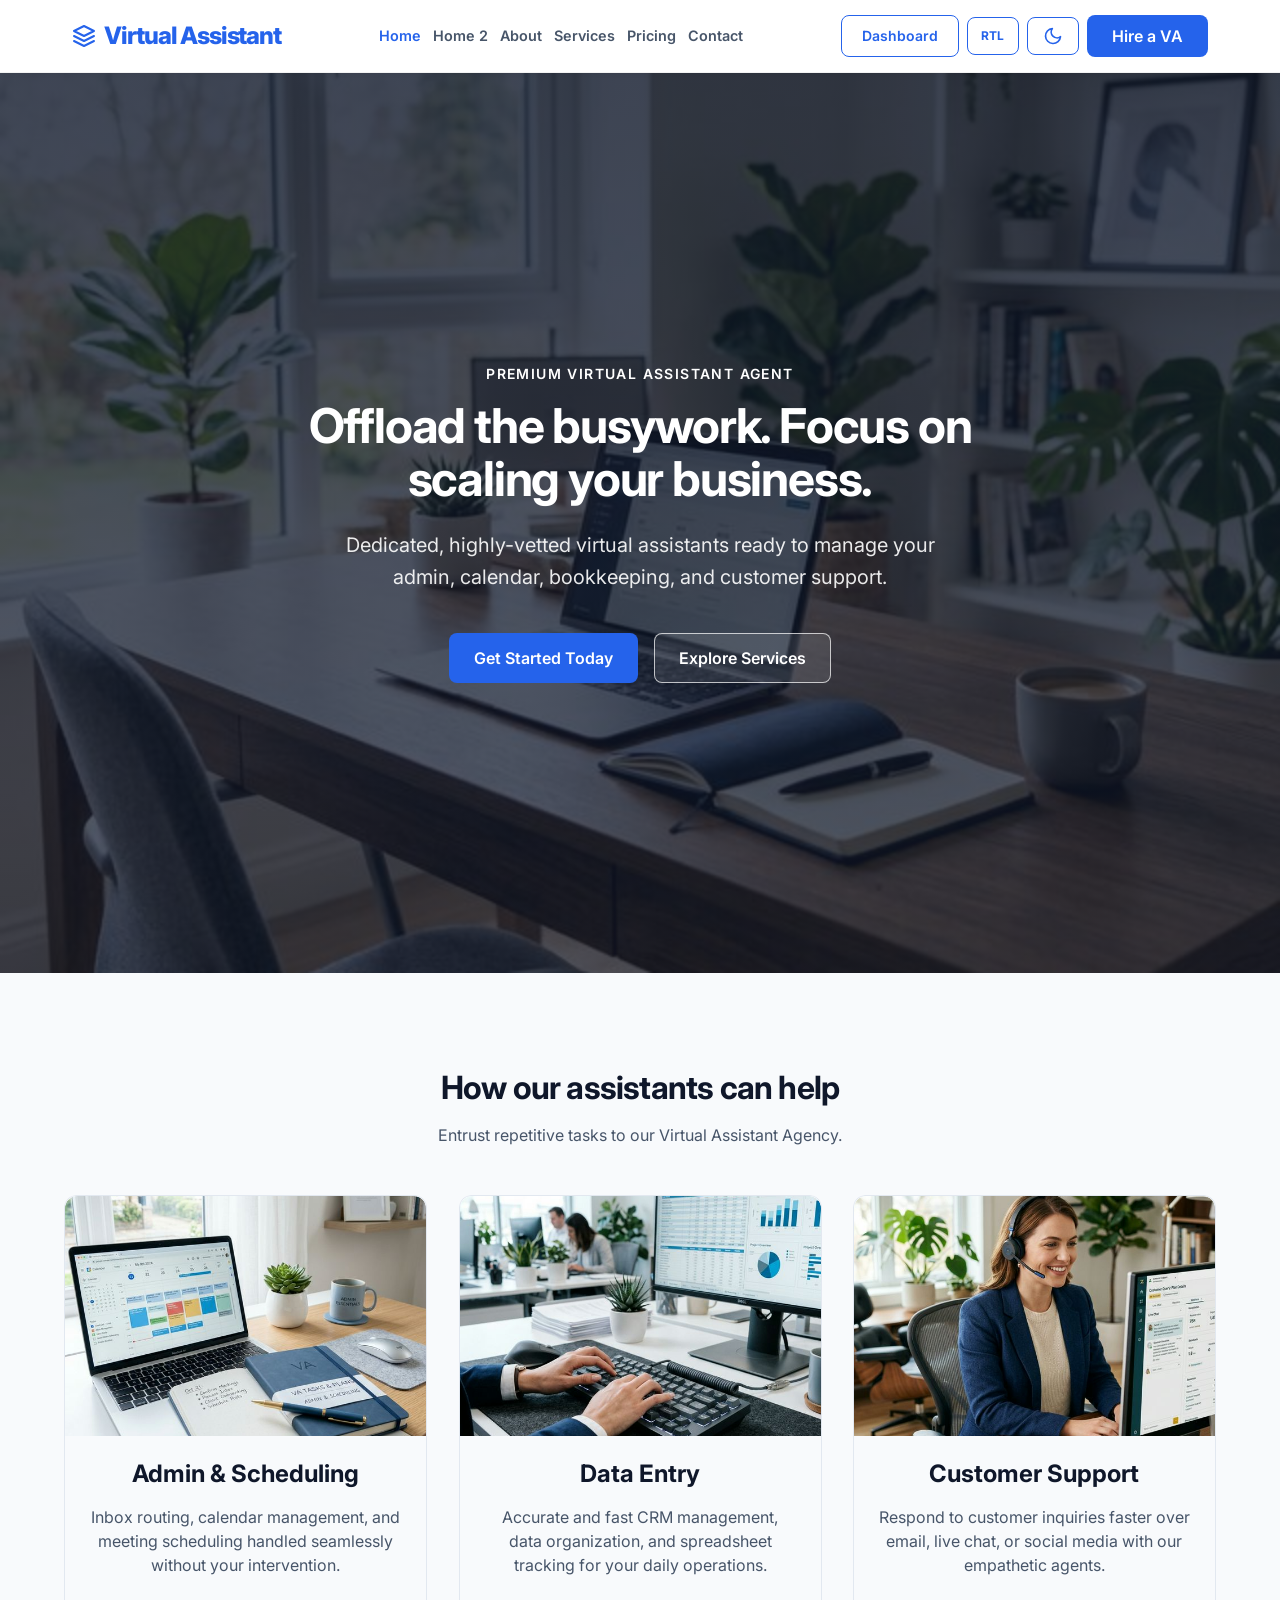
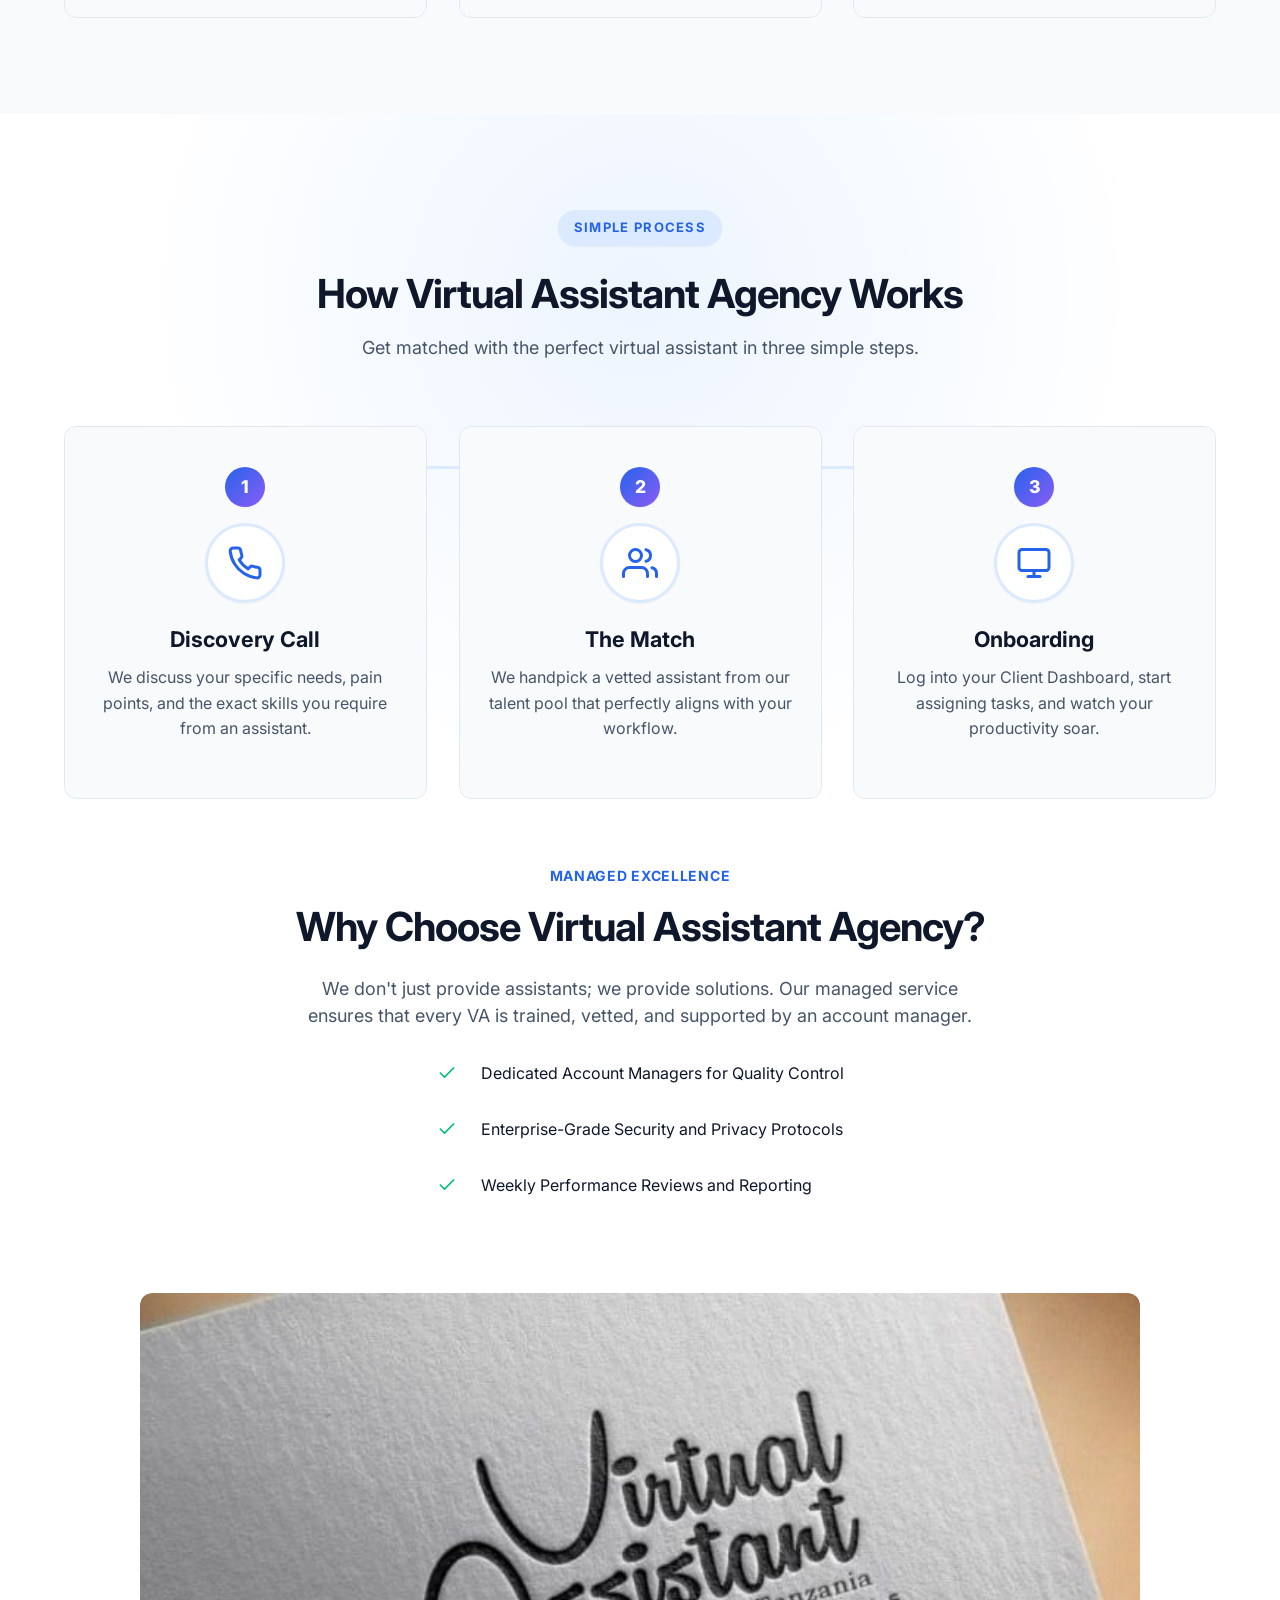
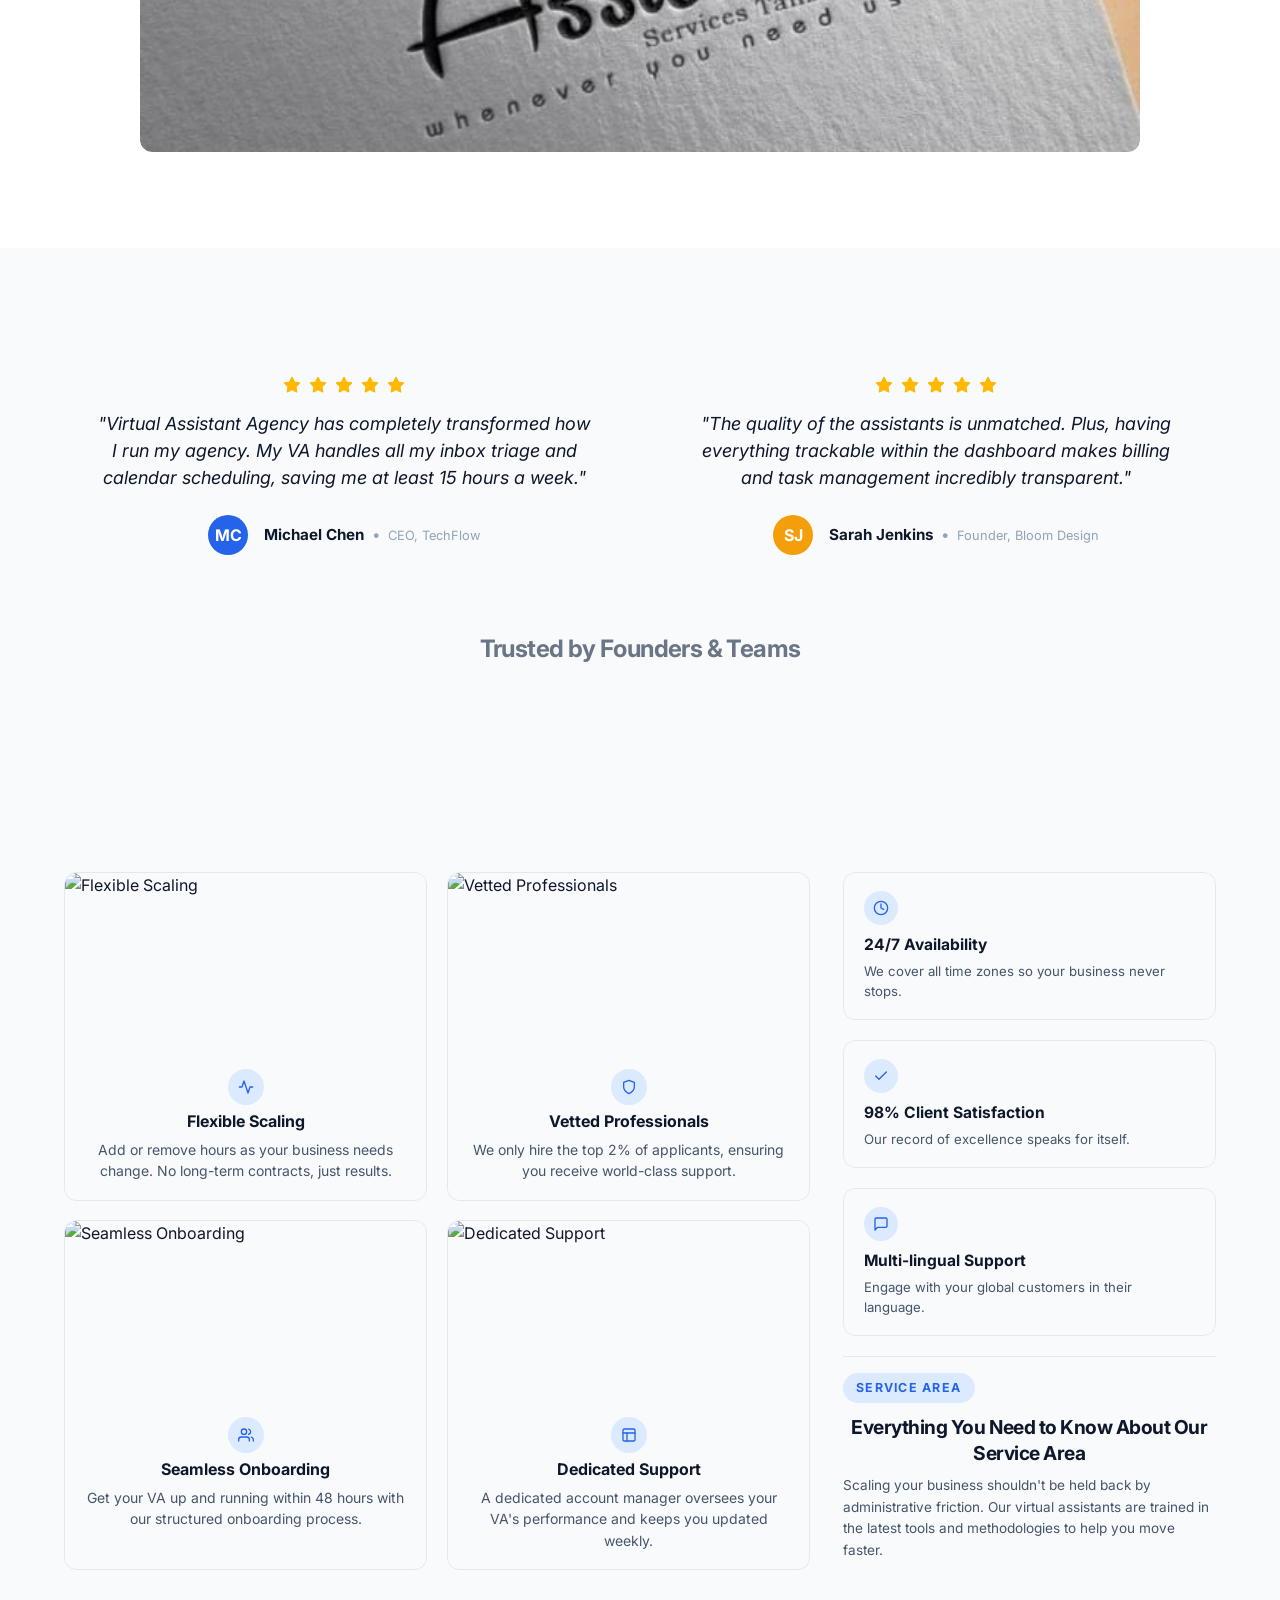
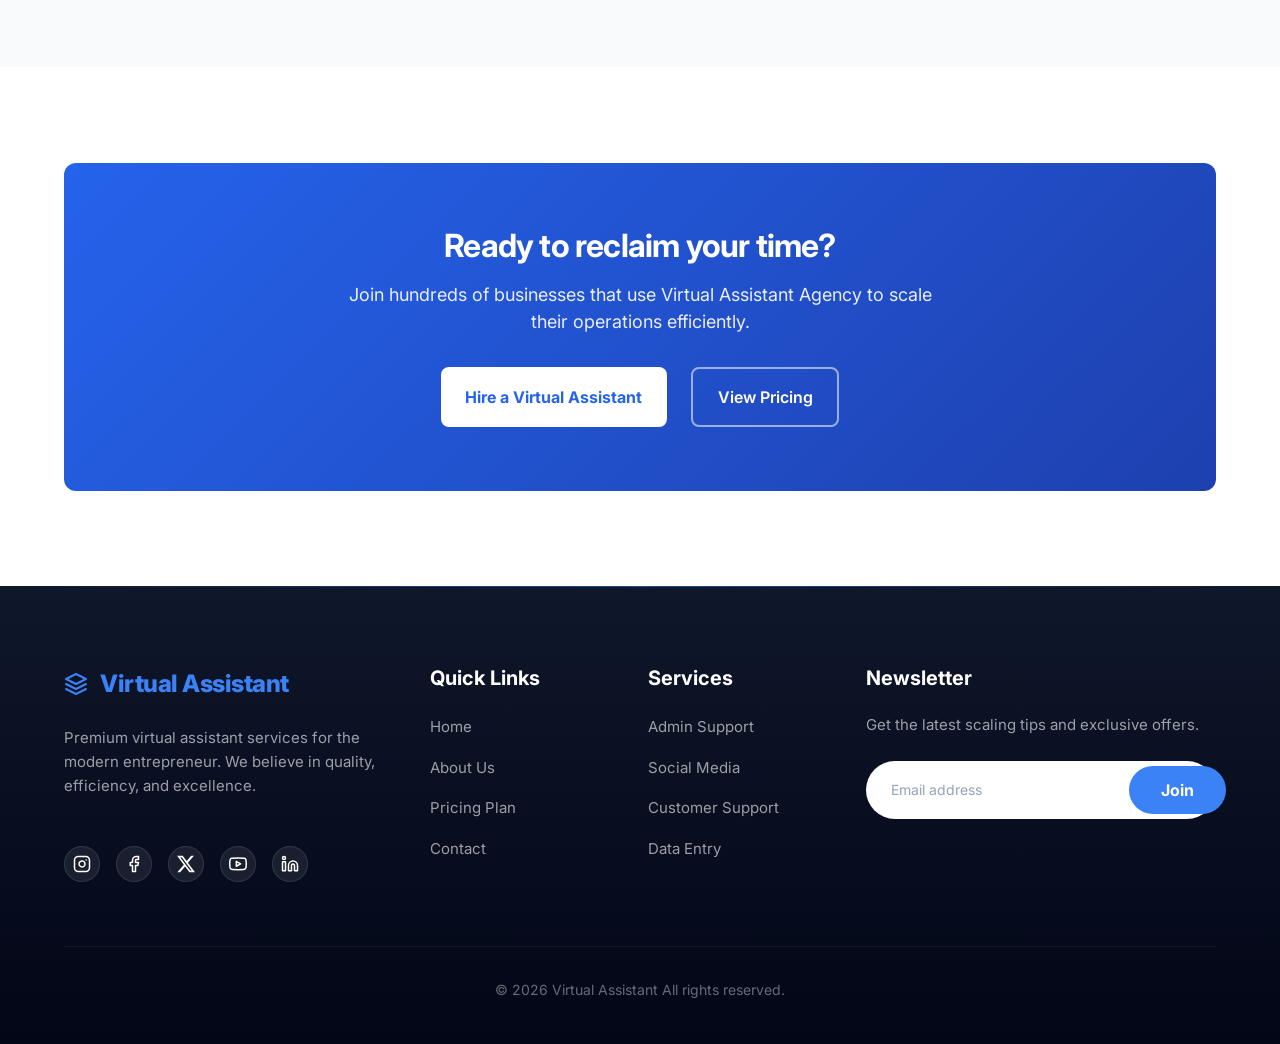
==== commit fa6fc85e: "10th correction" ====
--- a/index.html
+++ b/index.html
@@ -23,7 +23,7 @@
 <body>
 
     <!-- Header / Navbar -->
-        <header class="navbar">
+    <header class="navbar">
         <div class="container nav-container">
             <a href="index.html" class="nav-logo">
                 <svg xmlns="http://www.w3.org/2000/svg" width="24" height="24" viewBox="0 0 24 24" fill="none"
@@ -42,8 +42,8 @@
                 <a href="pricing.html">Pricing</a>
                 <a href="contact.html">Contact</a>
                 <a href="dashboard.html" class="mobile-only">Dashboard</a>
-                <a href="login.html" class="mobile-only">Login</a>
-                <a href="signup.html" class="btn btn-primary mobile-only" style="margin-top: 1rem; text-align: center; color: white !important;">Hire a VA</a>
+                <a href="signup.html" class="btn btn-primary mobile-only"
+                    style="margin-top: 1rem; text-align: center; color: white !important;">Hire a VA</a>
             </nav>
             <button class="mobile-menu-btn" aria-label="Toggle Menu" aria-expanded="false">
                 <svg xmlns="http://www.w3.org/2000/svg" width="24" height="24" viewBox="0 0 24 24" fill="none"
@@ -55,9 +55,8 @@
             </button>
 
             <div class="nav-actions">
-                
+
                 <a href="dashboard.html" class="btn btn-secondary btn-nav-dashboard" title="Dashboard">Dashboard</a>
-                <a href="login.html" class="btn btn-secondary">Login</a>
                 <button id="rtl-toggle" class="btn btn-secondary" title="Toggle RTL/LTR" aria-label="Toggle RTL/LTR">
                     <span style="font-size: 0.75rem; font-weight: 700;">RTL</span>
                 </button>
@@ -95,33 +94,48 @@
                     <h2>How our assistants can help</h2>
                     <p>Entrust repetitive tasks to our Virtual Assistant Agency.</p>
                 </div>
-                <div class="grid grid-cols-1 md:grid-cols-3 gap-8">
+                <div class="grid grid-cols-1 sm:grid-cols-2 md:grid-cols-3 gap-8">
                     <!-- Feature Card 1 -->
-                    <div class="card card-hover-3d flex flex-col items-center text-center reveal" style="padding: 2.5rem 1.5rem;">
-                        <div class="card-img-container" style="margin-bottom: 20px; width: 100%; height: 200px; overflow: hidden; border-radius: var(--radius-md);">
-                            <img src="assets/images/admin_scheduling.png" alt="Admin & Scheduling" style="width: 100%; height: 100%; object-fit: cover;">
-                        </div>
-                        <h3>Admin & Scheduling</h3>
-                        <p>Inbox routing, calendar management, and meeting scheduling handled seamlessly without your
-                            intervention.</p>
+                    <div class="card card-hover-3d flex flex-col items-center text-center reveal"
+                        style="padding: 0 !important; overflow: hidden; width: 100%;">
+                        <div class="card-img-container"
+                            style="width: 100% !important; height: 240px !important; overflow: hidden; border-radius: 12px 12px 0 0;">
+                            <img src="assets/images/admin_scheduling.png" alt="Admin & Scheduling"
+                                style="width: 100%; height: 100%; object-fit: cover; display: block; object-position: center;">
+                        </div>
+                        <div style="padding: 1.5rem 1.5rem 2.5rem;">
+                            <h3 style="margin-top: 0;">Admin & Scheduling</h3>
+                            <p style="margin-bottom: 0;">Inbox routing, calendar management, and meeting scheduling handled seamlessly without your
+                                intervention.</p>
+                        </div>
                     </div>
                     <!-- Feature Card 2 -->
-                    <div class="card card-hover-3d flex flex-col items-center text-center reveal" style="padding: 2.5rem 1.5rem;">
-                        <div class="card-img-container" style="margin-bottom: 20px; width: 100%; height: 200px; overflow: hidden; border-radius: var(--radius-md);">
-                            <img src="assets/images/data_entry.png" alt="Data Entry" style="width: 100%; height: 100%; object-fit: cover;">
-                        </div>
-                        <h3>Data Entry</h3>
-                        <p>Accurate and fast CRM management, data organization, and spreadsheet tracking for your daily
-                            operations.</p>
+                    <div class="card card-hover-3d flex flex-col items-center text-center reveal"
+                        style="padding: 0 !important; overflow: hidden; width: 100%;">
+                        <div class="card-img-container"
+                            style="width: 100% !important; height: 240px !important; overflow: hidden; border-radius: 12px 12px 0 0;">
+                            <img src="assets/images/data_entry.png" alt="Data Entry"
+                                style="width: 100%; height: 100%; object-fit: cover; display: block; object-position: center;">
+                        </div>
+                        <div style="padding: 1.5rem 1.5rem 2.5rem;">
+                            <h3 style="margin-top: 0;">Data Entry</h3>
+                            <p style="margin-bottom: 0;">Accurate and fast CRM management, data organization, and spreadsheet tracking for your daily
+                                operations.</p>
+                        </div>
                     </div>
                     <!-- Feature Card 3 -->
-                    <div class="card card-hover-3d flex flex-col items-center text-center reveal" style="padding: 2.5rem 1.5rem;">
-                        <div class="card-img-container" style="margin-bottom: 20px; width: 100%; height: 200px; overflow: hidden; border-radius: var(--radius-md);">
-                            <img src="assets/images/customer_support.png" alt="Customer Support" style="width: 100%; height: 100%; object-fit: cover;">
-                        </div>
-                        <h3>Customer Support</h3>
-                        <p>Respond to customer inquiries faster over email, live chat, or social media with our
-                            empathetic agents.</p>
+                    <div class="card card-hover-3d flex flex-col items-center text-center reveal"
+                        style="padding: 0 !important; overflow: hidden; width: 100%;">
+                        <div class="card-img-container"
+                            style="width: 100% !important; height: 240px !important; overflow: hidden; border-radius: 12px 12px 0 0;">
+                            <img src="assets/images/customer_support.png" alt="Customer Support"
+                                style="width: 100%; height: 100%; object-fit: cover; display: block; object-position: center;">
+                        </div>
+                        <div style="padding: 1.5rem 1.5rem 2.5rem;">
+                            <h3 style="margin-top: 0;">Customer Support</h3>
+                            <p style="margin-bottom: 0;">Respond to customer inquiries faster over email, live chat, or social media with our
+                                empathetic agents.</p>
+                        </div>
                     </div>
                 </div>
             </div>
@@ -301,11 +315,36 @@
                 <div class="grid grid-cols-1 md:grid-cols-2 gap-4">
                     <div class="card card-hover-3d text-center" style="border: none;">
                         <div class="flex justify-center gap-1" style="color: #FFB800; margin-bottom: 16px;">
-                            <svg xmlns="http://www.w3.org/2000/svg" width="18" height="18" viewBox="0 0 24 24" fill="currentColor" stroke="currentColor" stroke-width="2" stroke-linecap="round" stroke-linejoin="round"><polygon points="12 2 15.09 8.26 22 9.27 17 14.14 18.18 21.02 12 17.77 5.82 21.02 7 14.14 2 9.27 8.91 8.26 12 2"/></svg>
-                            <svg xmlns="http://www.w3.org/2000/svg" width="18" height="18" viewBox="0 0 24 24" fill="currentColor" stroke="currentColor" stroke-width="2" stroke-linecap="round" stroke-linejoin="round"><polygon points="12 2 15.09 8.26 22 9.27 17 14.14 18.18 21.02 12 17.77 5.82 21.02 7 14.14 2 9.27 8.91 8.26 12 2"/></svg>
-                            <svg xmlns="http://www.w3.org/2000/svg" width="18" height="18" viewBox="0 0 24 24" fill="currentColor" stroke="currentColor" stroke-width="2" stroke-linecap="round" stroke-linejoin="round"><polygon points="12 2 15.09 8.26 22 9.27 17 14.14 18.18 21.02 12 17.77 5.82 21.02 7 14.14 2 9.27 8.91 8.26 12 2"/></svg>
-                            <svg xmlns="http://www.w3.org/2000/svg" width="18" height="18" viewBox="0 0 24 24" fill="currentColor" stroke="currentColor" stroke-width="2" stroke-linecap="round" stroke-linejoin="round"><polygon points="12 2 15.09 8.26 22 9.27 17 14.14 18.18 21.02 12 17.77 5.82 21.02 7 14.14 2 9.27 8.91 8.26 12 2"/></svg>
-                            <svg xmlns="http://www.w3.org/2000/svg" width="18" height="18" viewBox="0 0 24 24" fill="currentColor" stroke="currentColor" stroke-width="2" stroke-linecap="round" stroke-linejoin="round"><polygon points="12 2 15.09 8.26 22 9.27 17 14.14 18.18 21.02 12 17.77 5.82 21.02 7 14.14 2 9.27 8.91 8.26 12 2"/></svg>
+                            <svg xmlns="http://www.w3.org/2000/svg" width="18" height="18" viewBox="0 0 24 24"
+                                fill="currentColor" stroke="currentColor" stroke-width="2" stroke-linecap="round"
+                                stroke-linejoin="round">
+                                <polygon
+                                    points="12 2 15.09 8.26 22 9.27 17 14.14 18.18 21.02 12 17.77 5.82 21.02 7 14.14 2 9.27 8.91 8.26 12 2" />
+                            </svg>
+                            <svg xmlns="http://www.w3.org/2000/svg" width="18" height="18" viewBox="0 0 24 24"
+                                fill="currentColor" stroke="currentColor" stroke-width="2" stroke-linecap="round"
+                                stroke-linejoin="round">
+                                <polygon
+                                    points="12 2 15.09 8.26 22 9.27 17 14.14 18.18 21.02 12 17.77 5.82 21.02 7 14.14 2 9.27 8.91 8.26 12 2" />
+                            </svg>
+                            <svg xmlns="http://www.w3.org/2000/svg" width="18" height="18" viewBox="0 0 24 24"
+                                fill="currentColor" stroke="currentColor" stroke-width="2" stroke-linecap="round"
+                                stroke-linejoin="round">
+                                <polygon
+                                    points="12 2 15.09 8.26 22 9.27 17 14.14 18.18 21.02 12 17.77 5.82 21.02 7 14.14 2 9.27 8.91 8.26 12 2" />
+                            </svg>
+                            <svg xmlns="http://www.w3.org/2000/svg" width="18" height="18" viewBox="0 0 24 24"
+                                fill="currentColor" stroke="currentColor" stroke-width="2" stroke-linecap="round"
+                                stroke-linejoin="round">
+                                <polygon
+                                    points="12 2 15.09 8.26 22 9.27 17 14.14 18.18 21.02 12 17.77 5.82 21.02 7 14.14 2 9.27 8.91 8.26 12 2" />
+                            </svg>
+                            <svg xmlns="http://www.w3.org/2000/svg" width="18" height="18" viewBox="0 0 24 24"
+                                fill="currentColor" stroke="currentColor" stroke-width="2" stroke-linecap="round"
+                                stroke-linejoin="round">
+                                <polygon
+                                    points="12 2 15.09 8.26 22 9.27 17 14.14 18.18 21.02 12 17.77 5.82 21.02 7 14.14 2 9.27 8.91 8.26 12 2" />
+                            </svg>
                         </div>
                         <p
                             style="font-size: 1.125rem; font-style: italic; color: var(--text-primary); margin-bottom: 24px; text-align: center;">
@@ -327,11 +366,36 @@
                     </div>
                     <div class="card card-hover-3d text-center" style="border: none;">
                         <div class="flex justify-center gap-1" style="color: #FFB800; margin-bottom: 16px;">
-                            <svg xmlns="http://www.w3.org/2000/svg" width="18" height="18" viewBox="0 0 24 24" fill="currentColor" stroke="currentColor" stroke-width="2" stroke-linecap="round" stroke-linejoin="round"><polygon points="12 2 15.09 8.26 22 9.27 17 14.14 18.18 21.02 12 17.77 5.82 21.02 7 14.14 2 9.27 8.91 8.26 12 2"/></svg>
-                            <svg xmlns="http://www.w3.org/2000/svg" width="18" height="18" viewBox="0 0 24 24" fill="currentColor" stroke="currentColor" stroke-width="2" stroke-linecap="round" stroke-linejoin="round"><polygon points="12 2 15.09 8.26 22 9.27 17 14.14 18.18 21.02 12 17.77 5.82 21.02 7 14.14 2 9.27 8.91 8.26 12 2"/></svg>
-                            <svg xmlns="http://www.w3.org/2000/svg" width="18" height="18" viewBox="0 0 24 24" fill="currentColor" stroke="currentColor" stroke-width="2" stroke-linecap="round" stroke-linejoin="round"><polygon points="12 2 15.09 8.26 22 9.27 17 14.14 18.18 21.02 12 17.77 5.82 21.02 7 14.14 2 9.27 8.91 8.26 12 2"/></svg>
-                            <svg xmlns="http://www.w3.org/2000/svg" width="18" height="18" viewBox="0 0 24 24" fill="currentColor" stroke="currentColor" stroke-width="2" stroke-linecap="round" stroke-linejoin="round"><polygon points="12 2 15.09 8.26 22 9.27 17 14.14 18.18 21.02 12 17.77 5.82 21.02 7 14.14 2 9.27 8.91 8.26 12 2"/></svg>
-                            <svg xmlns="http://www.w3.org/2000/svg" width="18" height="18" viewBox="0 0 24 24" fill="currentColor" stroke="currentColor" stroke-width="2" stroke-linecap="round" stroke-linejoin="round"><polygon points="12 2 15.09 8.26 22 9.27 17 14.14 18.18 21.02 12 17.77 5.82 21.02 7 14.14 2 9.27 8.91 8.26 12 2"/></svg>
+                            <svg xmlns="http://www.w3.org/2000/svg" width="18" height="18" viewBox="0 0 24 24"
+                                fill="currentColor" stroke="currentColor" stroke-width="2" stroke-linecap="round"
+                                stroke-linejoin="round">
+                                <polygon
+                                    points="12 2 15.09 8.26 22 9.27 17 14.14 18.18 21.02 12 17.77 5.82 21.02 7 14.14 2 9.27 8.91 8.26 12 2" />
+                            </svg>
+                            <svg xmlns="http://www.w3.org/2000/svg" width="18" height="18" viewBox="0 0 24 24"
+                                fill="currentColor" stroke="currentColor" stroke-width="2" stroke-linecap="round"
+                                stroke-linejoin="round">
+                                <polygon
+                                    points="12 2 15.09 8.26 22 9.27 17 14.14 18.18 21.02 12 17.77 5.82 21.02 7 14.14 2 9.27 8.91 8.26 12 2" />
+                            </svg>
+                            <svg xmlns="http://www.w3.org/2000/svg" width="18" height="18" viewBox="0 0 24 24"
+                                fill="currentColor" stroke="currentColor" stroke-width="2" stroke-linecap="round"
+                                stroke-linejoin="round">
+                                <polygon
+                                    points="12 2 15.09 8.26 22 9.27 17 14.14 18.18 21.02 12 17.77 5.82 21.02 7 14.14 2 9.27 8.91 8.26 12 2" />
+                            </svg>
+                            <svg xmlns="http://www.w3.org/2000/svg" width="18" height="18" viewBox="0 0 24 24"
+                                fill="currentColor" stroke="currentColor" stroke-width="2" stroke-linecap="round"
+                                stroke-linejoin="round">
+                                <polygon
+                                    points="12 2 15.09 8.26 22 9.27 17 14.14 18.18 21.02 12 17.77 5.82 21.02 7 14.14 2 9.27 8.91 8.26 12 2" />
+                            </svg>
+                            <svg xmlns="http://www.w3.org/2000/svg" width="18" height="18" viewBox="0 0 24 24"
+                                fill="currentColor" stroke="currentColor" stroke-width="2" stroke-linecap="round"
+                                stroke-linejoin="round">
+                                <polygon
+                                    points="12 2 15.09 8.26 22 9.27 17 14.14 18.18 21.02 12 17.77 5.82 21.02 7 14.14 2 9.27 8.91 8.26 12 2" />
+                            </svg>
                         </div>
                         <p
                             style="font-size: 1.125rem; font-style: italic; color: var(--text-primary); margin-bottom: 24px; text-align: center;">
@@ -345,14 +409,16 @@
                                 <div style="color: var(--text-primary); font-size: 0.95rem;">
                                     <strong style="font-weight: 700;">Sarah Jenkins</strong>
                                     <span style="color: var(--text-tertiary); margin: 0 4px;">•</span>
-                                    <span style="font-size: 0.8rem; color: var(--text-tertiary);">Founder, Bloom Design</span>
+                                    <span style="font-size: 0.8rem; color: var(--text-tertiary);">Founder, Bloom
+                                        Design</span>
                                 </div>
                             </div>
                         </div>
                     </div>
                 </div>
                 <div class="text-center" style="margin-top: 48px;">
-                    <h2 style="font-size: 1.5rem; color: var(--text-secondary); opacity: 0.8;">Trusted by Founders & Teams</h2>
+                    <h2 style="font-size: 1.5rem; color: var(--text-secondary); opacity: 0.8;">Trusted by Founders &
+                        Teams</h2>
                 </div>
             </div>
         </section>
@@ -393,19 +459,19 @@
                     .sa-card {
                         display: flex;
                         flex-direction: column;
-                        gap: 0.6rem;
+                        gap: 0;
                         padding: 0;
-                        overflow: visible;
+                        overflow: hidden;
                     }
 
                     .sa-card-img {
                         width: 100%;
-                        height: 180px;
+                        height: 200px;
                         object-fit: cover;
-                        object-position: center 15%;
+                        object-position: center;
                         /* Show more of the heads */
                         display: block;
-                        border-radius: 0;
+                        border-radius: 12px 12px 0 0;
                         flex-shrink: 0;
                     }
 
@@ -668,8 +734,7 @@
                         style="color: rgba(255, 255, 255, 0.9); font-size: 1.125rem; max-width: 600px; margin: 0 auto 32px;">
                         Join hundreds of businesses that use Virtual Assistant Agency to scale their operations
                         efficiently.</p>
-                    <div class="cta-button-group flex justify-center gap-4 flex-wrap"
-                        style="position: relative;">
+                    <div class="cta-button-group flex justify-center gap-4 flex-wrap" style="position: relative;">
                         <a id="cta-hire-va" href="signup.html?v=3" class="btn btn-cta-white">Hire a Virtual
                             Assistant</a>
                         <a id="cta-view-pricing" href="pricing.html?v=3" class="btn btn-cta-outline">View Pricing</a>
@@ -702,4 +767,4 @@
     </script>
 </body>
 
-</html>
+</html>
--- a/assets/css/style.css
+++ b/assets/css/style.css
@@ -154,31 +154,36 @@
   display: flex !important;
   justify-content: space-between !important;
   align-items: center !important;
-  flex-wrap: nowrap !important; /* Fixed: Prevent wrapping to maintain single line header */
+  flex-wrap: nowrap !important;
+  /* Fixed: Prevent wrapping to maintain single line header */
   width: 100%;
   max-width: 1200px;
   margin: 0 auto;
-  padding: 0 var(--space-4); /* Removed vertical padding to use height */
-  height: 4.5rem; /* Ensure consistent height */
+  padding: 0 var(--space-4);
+  /* Removed vertical padding to use height */
+  height: 4.5rem;
+  /* Ensure consistent height */
   gap: 1rem;
 }
 
 /* --- DASHBOARD RTL LAYOUT --- */
 .dashboard-layout {
   display: flex !important;
-  flex-direction: row !important; /* Sidebar LEFT by default */
+  flex-direction: row !important;
+  /* Sidebar LEFT by default */
   min-height: 100vh;
   transition: flex-direction 0.3s ease;
 }
 
-body.rtl-active, 
+body.rtl-active,
 html[dir="rtl"] body {
   direction: rtl;
 }
 
 body.rtl-active .dashboard-layout,
 html[dir="rtl"] .dashboard-layout {
-  flex-direction: row !important; /* Dir:rtl naturally puts first item (sidebar) on Right */
+  flex-direction: row !important;
+  /* Dir:rtl naturally puts first item (sidebar) on Right */
 }
 
 .nav-container::-webkit-scrollbar {
@@ -191,7 +196,8 @@
   align-items: center;
   flex-wrap: nowrap;
   gap: var(--space-1);
-  flex: 0 1 auto; /* Don't force growth that pushes actions out */
+  flex: 0 1 auto;
+  /* Don't force growth that pushes actions out */
 }
 
 .nav-actions {
@@ -211,7 +217,7 @@
   flex: 0 0 auto;
 }
 
-.nav-actions button, 
+.nav-actions button,
 .nav-actions .btn {
   height: 42px;
   display: flex;
@@ -220,7 +226,8 @@
 }
 
 .btn-nav-dashboard {
-  background-color: rgba(37, 99, 235, 0.05) !important; /* light tint using primary */
+  background-color: rgba(37, 99, 235, 0.05) !important;
+  /* light tint using primary */
   border-color: var(--primary-color) !important;
   color: var(--primary-color) !important;
 }
@@ -233,7 +240,8 @@
   justify-content: flex-end;
 }
 
-#rtl-toggle {
+#rtl-toggle,
+#theme-toggle {
   display: flex;
   align-items: center;
   justify-content: center;
@@ -249,12 +257,14 @@
   font-family: inherit;
 }
 
-[data-theme="dark"] #rtl-toggle {
+[data-theme="dark"] #rtl-toggle,
+[data-theme="dark"] #theme-toggle {
   border-color: var(--primary-color);
   color: var(--primary-color);
 }
 
-#rtl-toggle:hover {
+#rtl-toggle:hover,
+#theme-toggle:hover {
   background: var(--primary-light);
   color: var(--primary-color);
 }
@@ -410,6 +420,7 @@
   .md\:grid-cols-2 {
     grid-template-columns: repeat(2, minmax(0, 1fr));
   }
+
   .md\:grid-cols-3 {
     grid-template-columns: repeat(3, minmax(0, 1fr));
   }
@@ -419,6 +430,7 @@
   .lg\:grid-cols-3 {
     grid-template-columns: repeat(3, minmax(0, 1fr));
   }
+
   .lg\:grid-cols-4 {
     grid-template-columns: repeat(4, minmax(0, 1fr));
   }
@@ -596,6 +608,7 @@
 }
 
 @media (max-width: 480px) {
+
   #cta-hire-va,
   #cta-view-pricing,
   .cta-button-group .btn {
@@ -611,10 +624,12 @@
 /* 3D Card Hover Effect */
 .card-hover-3d {
   transition: all 0.4s cubic-bezier(0.175, 0.885, 0.32, 1.275);
+  backface-visibility: hidden;
+  will-change: transform;
 }
 
 .card-hover-3d:hover {
-  transform: translateY(-15px) rotateX(4deg) rotateY(4deg) !important;
+  transform: translateY(-15px) scale(1.02) !important;
   box-shadow: 0 30px 60px -15px rgba(0, 0, 0, 0.2) !important;
 }
 
@@ -649,15 +664,15 @@
   border: 1px solid var(--border-color);
   transition: transform 0.3s cubic-bezier(0.175, 0.885, 0.32, 1.275), border-color 0.3s ease, box-shadow 0.3s ease;
   overflow: visible;
-  perspective: 1000px;
-  transform-style: preserve-3d;
   display: flex;
   flex-direction: column;
+  backface-visibility: hidden;
+  will-change: transform;
 }
 
 .card:hover {
   border-color: var(--primary-color);
-  transform: translateY(-8px) rotateX(4deg) rotateY(-2deg) scale(1.02);
+  transform: translateY(-8px) scale(1.02);
   z-index: 10;
   box-shadow: 0 20px 40px rgba(0, 0, 0, 0.1);
 }
@@ -856,6 +871,7 @@
   .nav-links {
     gap: 1rem;
   }
+
   .nav-actions {
     gap: 0.5rem;
   }
@@ -909,8 +925,15 @@
   }
 
   @keyframes menuSlideDown {
-    from { opacity: 0; transform: translateY(-8px); }
-    to   { opacity: 1; transform: translateY(0); }
+    from {
+      opacity: 0;
+      transform: translateY(-8px);
+    }
+
+    to {
+      opacity: 1;
+      transform: translateY(0);
+    }
   }
 
   .nav-links a {
@@ -935,10 +958,12 @@
   .nav-actions .btn-nav-dashboard {
     display: none !important;
   }
+
   .nav-actions .btn-primary {
     display: none !important;
   }
-  .nav-actions > a.btn-secondary:not(#rtl-toggle) {
+
+  .nav-actions>a.btn-secondary:not(#rtl-toggle) {
     display: none !important;
   }
 }
@@ -950,8 +975,13 @@
     --space-8: 3rem;
   }
 
-  h1 { font-size: 2rem !important; }
-  h2 { font-size: 1.75rem !important; }
+  h1 {
+    font-size: 2rem !important;
+  }
+
+  h2 {
+    font-size: 1.75rem !important;
+  }
 
   .container {
     padding: 0 1rem !important;
@@ -994,9 +1024,11 @@
   .page-header {
     padding: 6rem 1rem 3rem;
   }
+
   .page-header h1 {
     font-size: 2rem !important;
   }
+
   .page-header p {
     font-size: 1rem !important;
   }
@@ -1045,7 +1077,9 @@
 
 /* ─── SMALL PHONE (≤ 480px) ─── */
 @media (max-width: 480px) {
-  h1 { font-size: 1.75rem !important; }
+  h1 {
+    font-size: 1.75rem !important;
+  }
 
   .container {
     padding: 0 0.75rem !important;
@@ -1069,6 +1103,7 @@
   .page-header {
     padding: 5.5rem 0.75rem 2.5rem;
   }
+
   .page-header h1 {
     font-size: 1.6rem !important;
   }
@@ -1359,9 +1394,11 @@
   .page-header {
     padding: 6rem 1rem 3rem;
   }
+
   .page-header h1 {
     font-size: 2rem !important;
   }
+
   .page-header p {
     font-size: 1rem !important;
   }
@@ -1371,6 +1408,7 @@
   .page-header {
     padding: 5.5rem 1rem 2.5rem;
   }
+
   .page-header h1 {
     font-size: 1.6rem !important;
   }
@@ -1487,7 +1525,7 @@
   }
 
   /* Only collapse public-page grids, NOT dashboard grids */
-  .section .grid:not([class*="sm:"]){
+  .section .grid:not([class*="sm:"]) {
     grid-template-columns: 1fr !important;
     gap: var(--space-4) !important;
   }
@@ -1535,14 +1573,15 @@
     justify-content: space-between !important;
   }
 
-  .nav-logo, 
-  .nav-actions, 
+  .nav-logo,
+  .nav-actions,
   .mobile-menu-btn {
     margin: 0 !important;
     padding: 0 !important;
     display: flex !important;
     align-items: center !important;
-    height: 72px !important; /* Full header height */
+    height: 72px !important;
+    /* Full header height */
     border: none !important;
     background: transparent !important;
     box-shadow: none !important;
@@ -1558,8 +1597,10 @@
     justify-content: flex-start !important;
   }
 
-  #rtl-toggle, #theme-toggle, .mobile-menu-btn {
-    height: 42px !important; 
+  #rtl-toggle,
+  #theme-toggle,
+  .mobile-menu-btn {
+    height: 42px !important;
     width: auto;
     min-width: 40px;
     display: flex !important;
@@ -1567,13 +1608,125 @@
     justify-content: center !important;
     margin: 0 !important;
     border: none !important;
-    align-self: center !important; /* Force self-centering */
-  }
-
-  .nav-logo img, 
+    align-self: center !important;
+    /* Force self-centering */
+  }
+
+  .nav-logo img,
   .nav-logo svg,
   .mobile-menu-btn svg {
     align-self: center !important;
     margin: 0 !important;
   }
 }
+
+/* ════════════════════════════════════════════════════════
+   TABLET-ONLY IMAGE & CARD ALIGNMENT FIX  (768px – 1024px)
+   Targets: Home 1 cards, About Leadership cards, Services cards
+   Does NOT affect mobile (<768px) or desktop (>1024px)
+════════════════════════════════════════════════════════ */
+@media (min-width: 768px) and (max-width: 1024px) {
+
+  /* --- Shared: ensure grid items stretch to match row height --- */
+  .grid.md\:grid-cols-3,
+  .grid.md\:grid-cols-2 {
+    align-items: stretch;
+  }
+
+  /* --- Home Page: 3 Feature Cards (768px – 1024px) --- */
+  .card-img-container {
+    width: 100% !important;
+    max-width: 100% !important;
+    /* removed 280px restriction to allow edge-to-edge fit on 2-col tablet layouts */
+    aspect-ratio: auto !important;
+    /* allow heights or natural ratios to control the fit */
+    overflow: hidden !important;
+    border-radius: var(--radius-md) !important;
+    margin: 0 auto 20px auto !important;
+    display: block !important;
+  }
+
+  .card-img-container img {
+    width: 100% !important;
+    height: 100% !important;
+    object-fit: cover !important;
+    object-position: center !important;
+    /* perfect centering */
+    display: block !important;
+  }
+
+  /* Ensure cards stay consistently aligned in the grid */
+  .card.card-hover-3d {
+    height: 100% !important;
+    display: flex !important;
+    flex-direction: column !important;
+    align-items: center !important;
+    justify-content: flex-start !important;
+    text-align: center !important;
+  }
+
+  /* Services page: maintain 2-col on tablet for better spacing */
+  .grid.md\:grid-cols-2.lg\:grid-cols-3 {
+    grid-template-columns: repeat(2, minmax(0, 1fr)) !important;
+  }
+
+  /* Specialized/Services card image sizing - removed 240px cap to fix gaps */
+  .grid.md\:grid-cols-2.lg\:grid-cols-3 .card-img-container {
+    max-width: 100% !important;
+  }
+
+  /* --- About Page: Leadership Profiles (tablet-specific fix) --- */
+  .grid.md\:grid-cols-2.lg\:grid-cols-3 .card.overflow-hidden>img,
+  .grid.md\:grid-cols-2.lg\:grid-cols-3 .card.p-0.overflow-hidden>img {
+    width: 100% !important;
+    aspect-ratio: 4 / 5 !important;
+    /* slightly portrait for profiles */
+    height: auto !important;
+    object-fit: cover !important;
+    object-position: center 10% !important;
+  }
+
+  /* Center the 3rd leadership card if it wraps to its own row on tablet */
+  .grid .card.p-0.overflow-hidden:nth-child(3) {
+    grid-column: 1 / -1;
+    width: 50%;
+    margin-left: auto;
+    margin-right: auto;
+  }
+}
+
+/* --- GLOBAL IMAGE & CARD OVERFLOW FIX --- */
+.card-img-container,
+.sa-card,
+.card-hover-3d {
+  overflow: hidden !important;
+  /* Fixes Safari/Chrome bug where overflow: hidden fails during 3D hover transforms */
+  -webkit-transform: translateZ(0);
+  transform: translateZ(0);
+  -webkit-mask-image: -webkit-radial-gradient(white, black);
+  backface-visibility: hidden;
+  -webkit-backface-visibility: hidden;
+}
+
+.card-img-container img,
+.card-hover-3d img {
+  width: 100% !important;
+  max-width: 100%;
+  object-fit: cover !important;
+  /* Prevent zoom shift on hover */
+  transform: none !important;
+  transition: none !important;
+}
+
+/* For image containers specifically using height 100% */
+.card-img-container img {
+  height: 100% !important;
+}
+
+/* Ensure sa-card-img respects flex shrink and keeps its fixed height */
+.sa-card-img {
+  width: 100% !important;
+  height: 180px !important;
+  object-fit: cover !important;
+  flex-shrink: 0;
+}
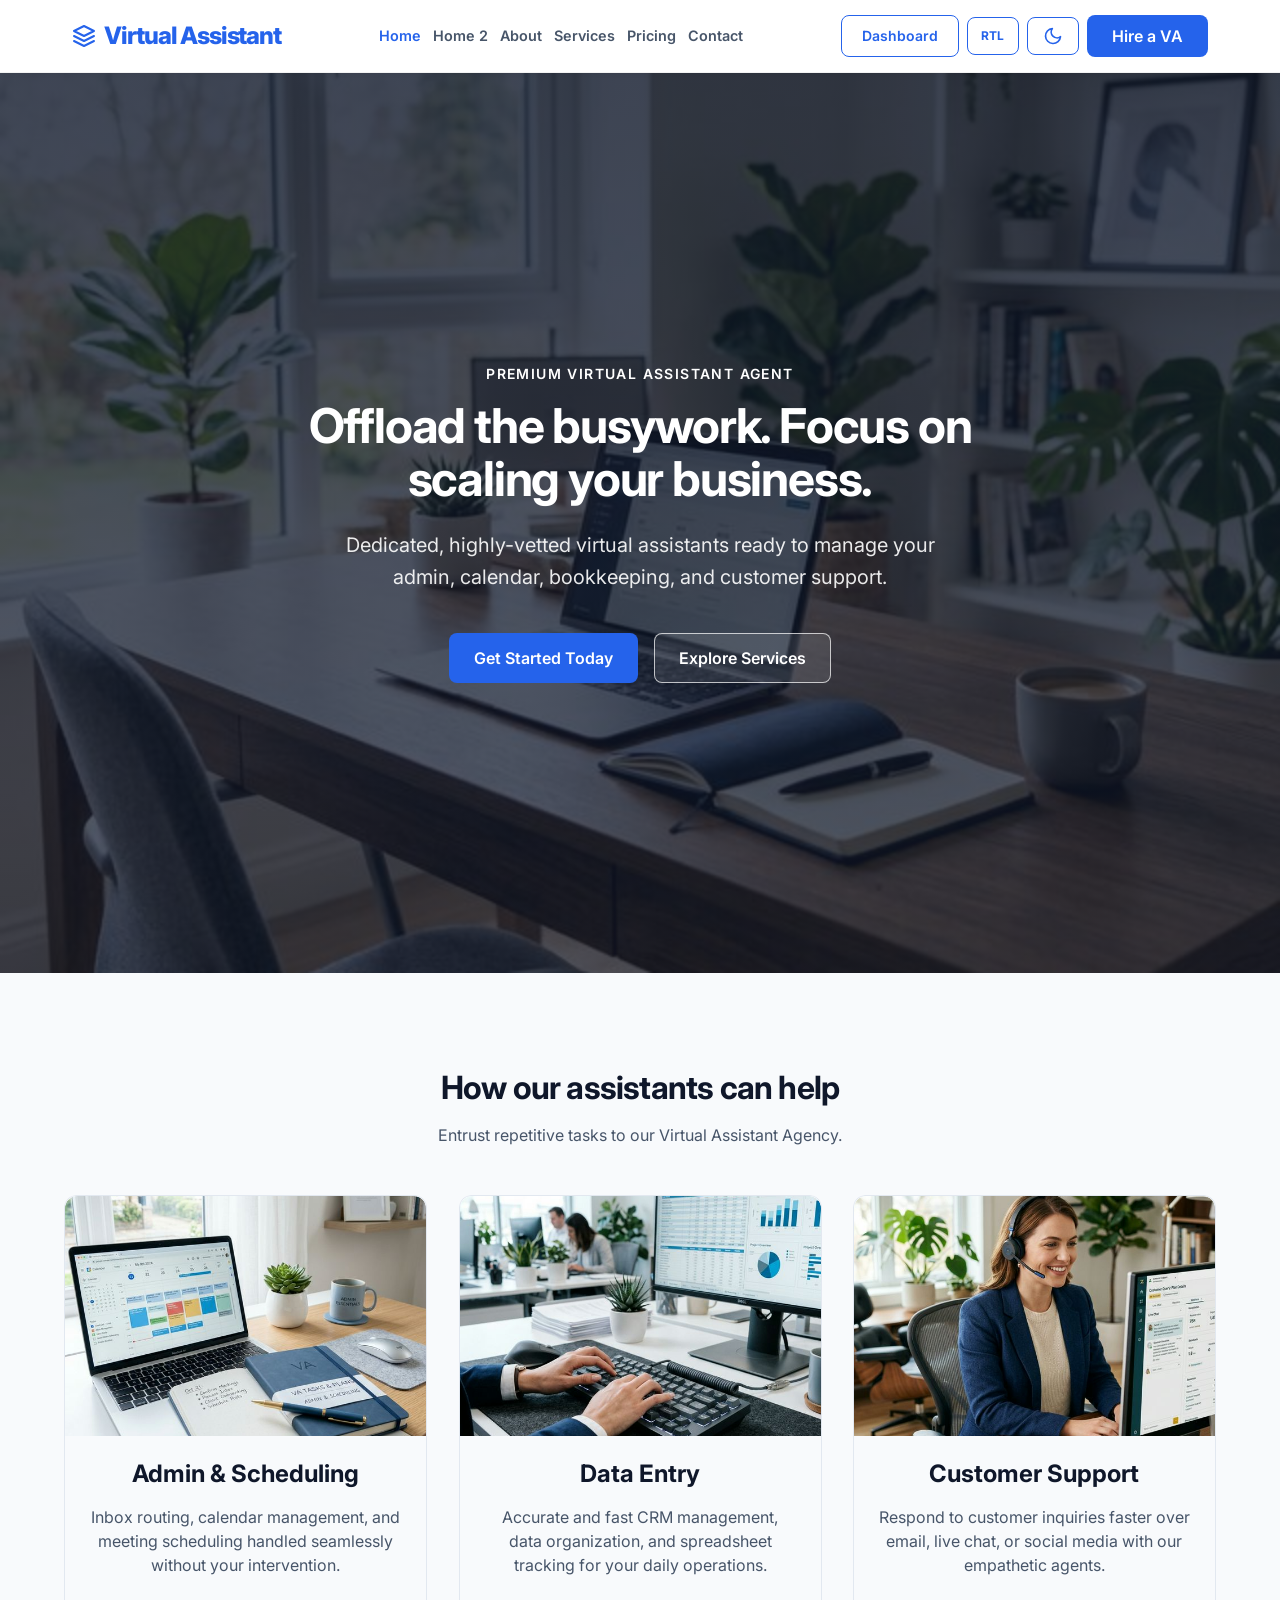
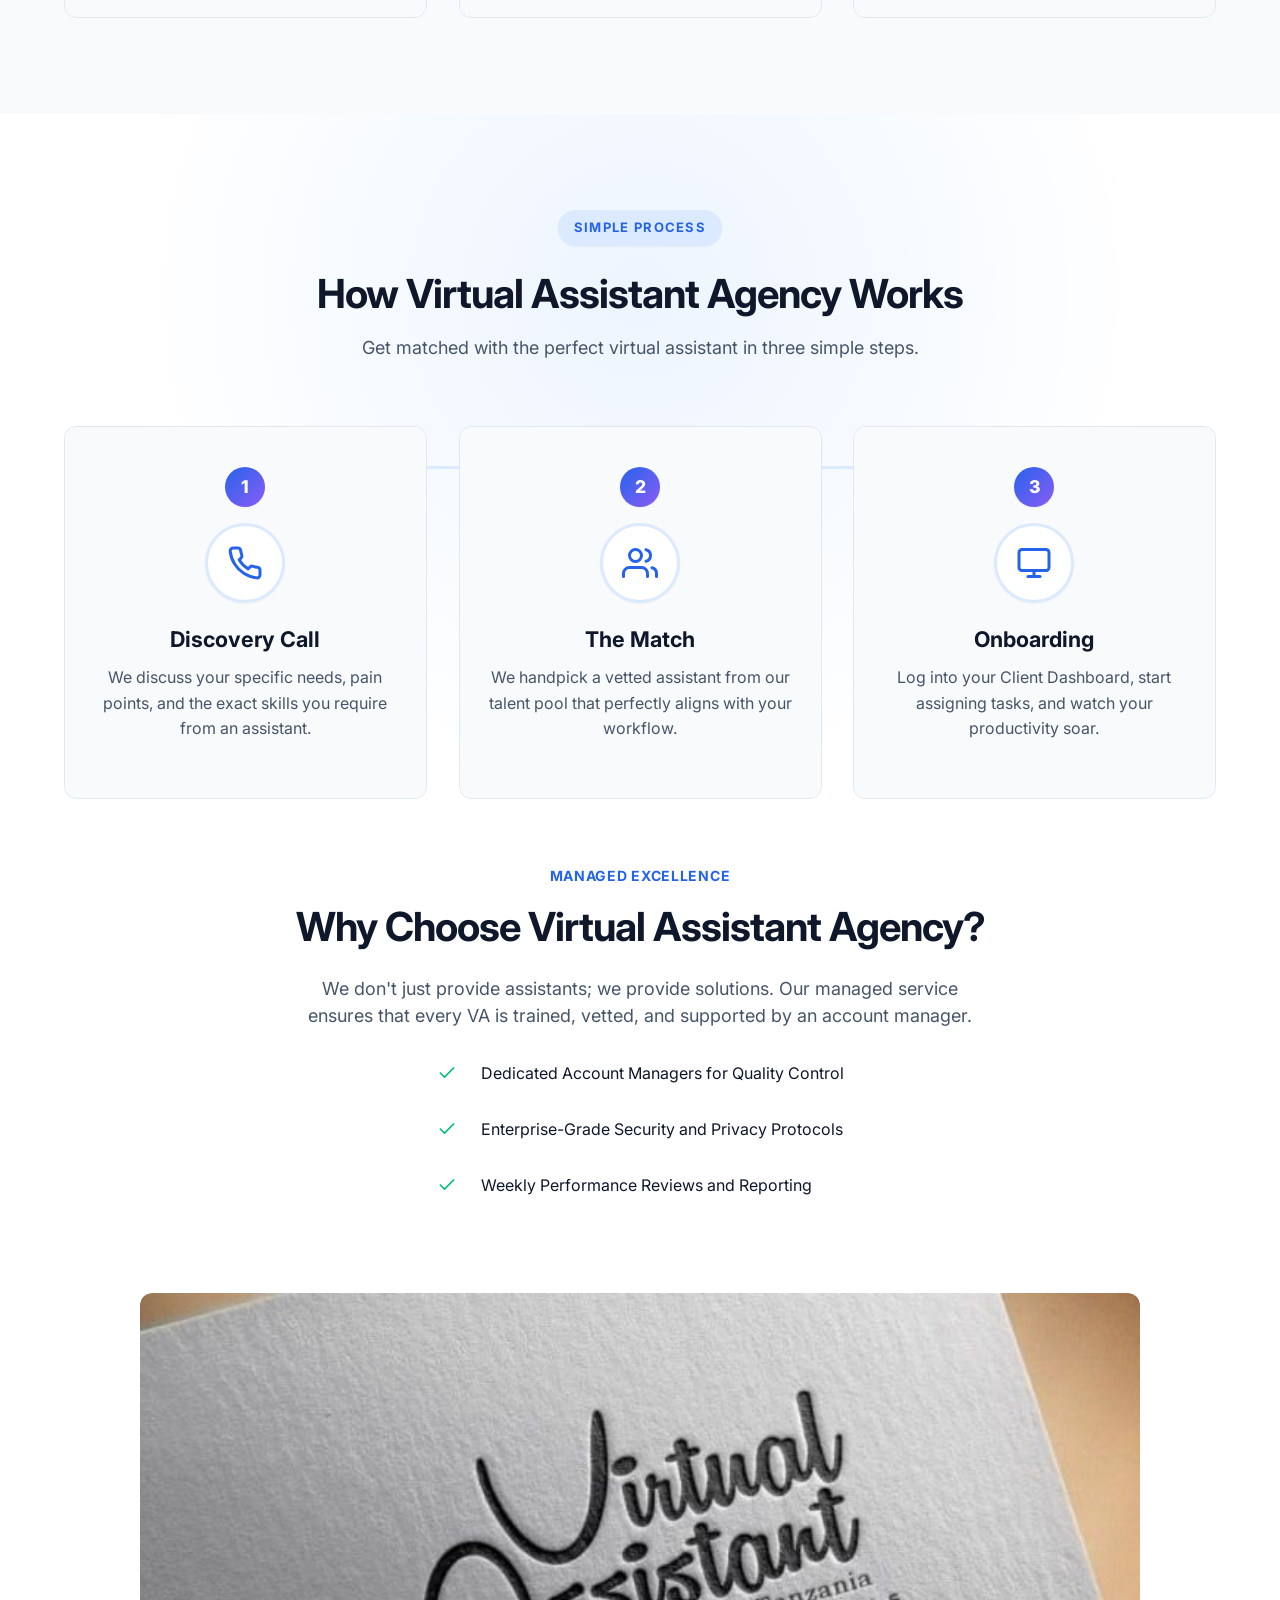
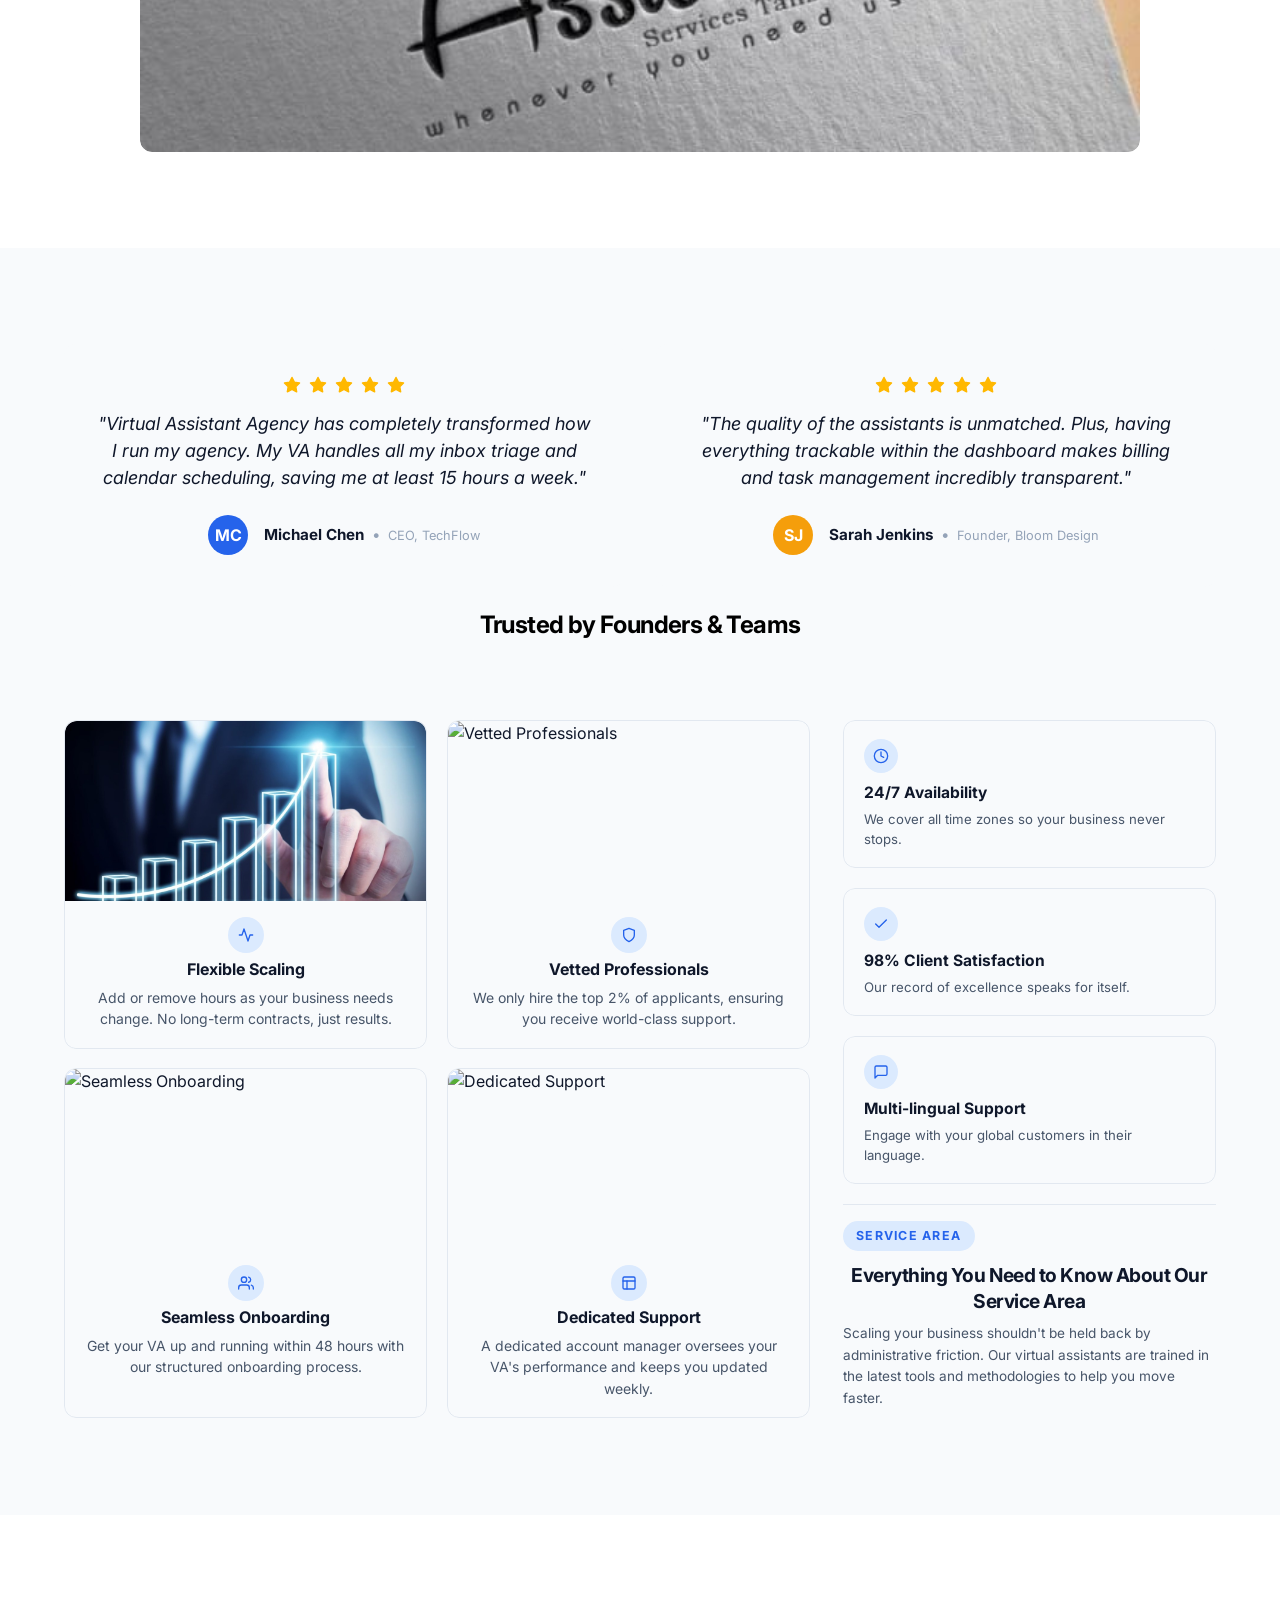
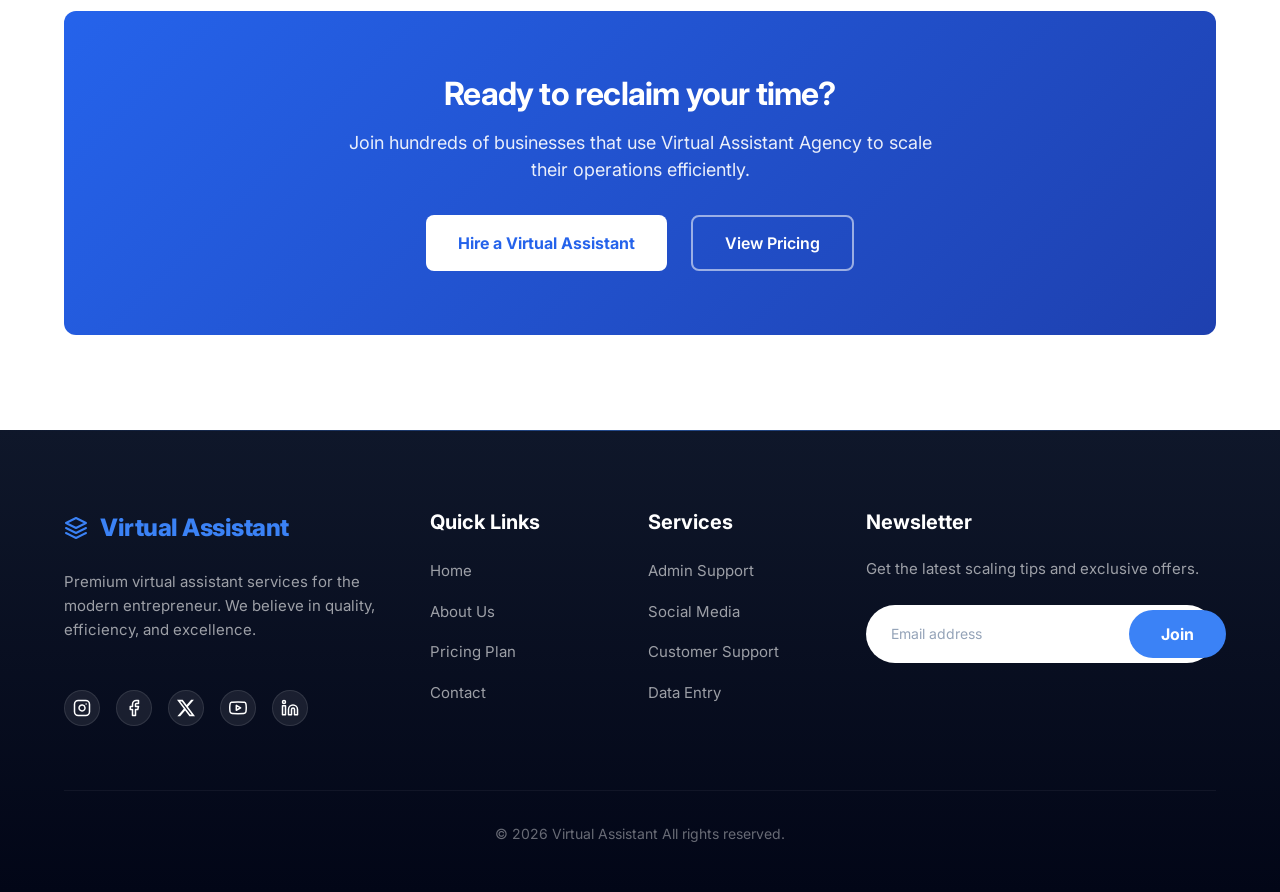
==== commit 3c71feae: "11th commit" ====
--- a/index.html
+++ b/index.html
@@ -310,7 +310,7 @@
         </section>
 
         <!-- Testimonial Section -->
-        <section class="section" style="background-color: var(--surface-color);">
+        <section class="section" style="background-color: var(--surface-color); padding-bottom: 32px;">
             <div class="container">
                 <div class="grid grid-cols-1 md:grid-cols-2 gap-4">
                     <div class="card card-hover-3d text-center" style="border: none;">
@@ -416,15 +416,15 @@
                         </div>
                     </div>
                 </div>
-                <div class="text-center" style="margin-top: 48px;">
-                    <h2 style="font-size: 1.5rem; color: var(--text-secondary); opacity: 0.8;">Trusted by Founders &
+                <div class="text-center" style="margin-top: 24px;">
+                    <h2 style="font-size: 1.5rem; color: #000000; opacity: 1;">Trusted by Founders &
                         Teams</h2>
                 </div>
             </div>
         </section>
 
         <!-- Quick Info Hub Section -->
-        <section class="section reveal" style="background-color: var(--surface-color);">
+        <section class="section reveal" style="background-color: var(--surface-color); padding-top: 32px;">
             <div class="container">
 
                 <style>
@@ -460,16 +460,16 @@
                         display: flex;
                         flex-direction: column;
                         gap: 0;
-                        padding: 0;
-                        overflow: hidden;
+                        padding: 0 !important;
+                        overflow: hidden !important;
+                        border: 1px solid var(--border-color);
                     }
 
                     .sa-card-img {
                         width: 100%;
-                        height: 200px;
+                        height: 240px;
                         object-fit: cover;
                         object-position: center;
-                        /* Show more of the heads */
                         display: block;
                         border-radius: 12px 12px 0 0;
                         flex-shrink: 0;
@@ -584,7 +584,7 @@
 
                         <!-- Card 1 â€” Flexible Scaling -->
                         <div class="card sa-card card-hover-3d reveal">
-                            <img src="https://images.unsplash.com/photo-1551288049-bebda4e38f71?w=600&q=80"
+                            <img src="assets/images/flexible%20scaling.png"
                                 alt="Flexible Scaling" class="sa-card-img">
                             <div class="sa-card-body">
                                 <div class="sa-icon">
